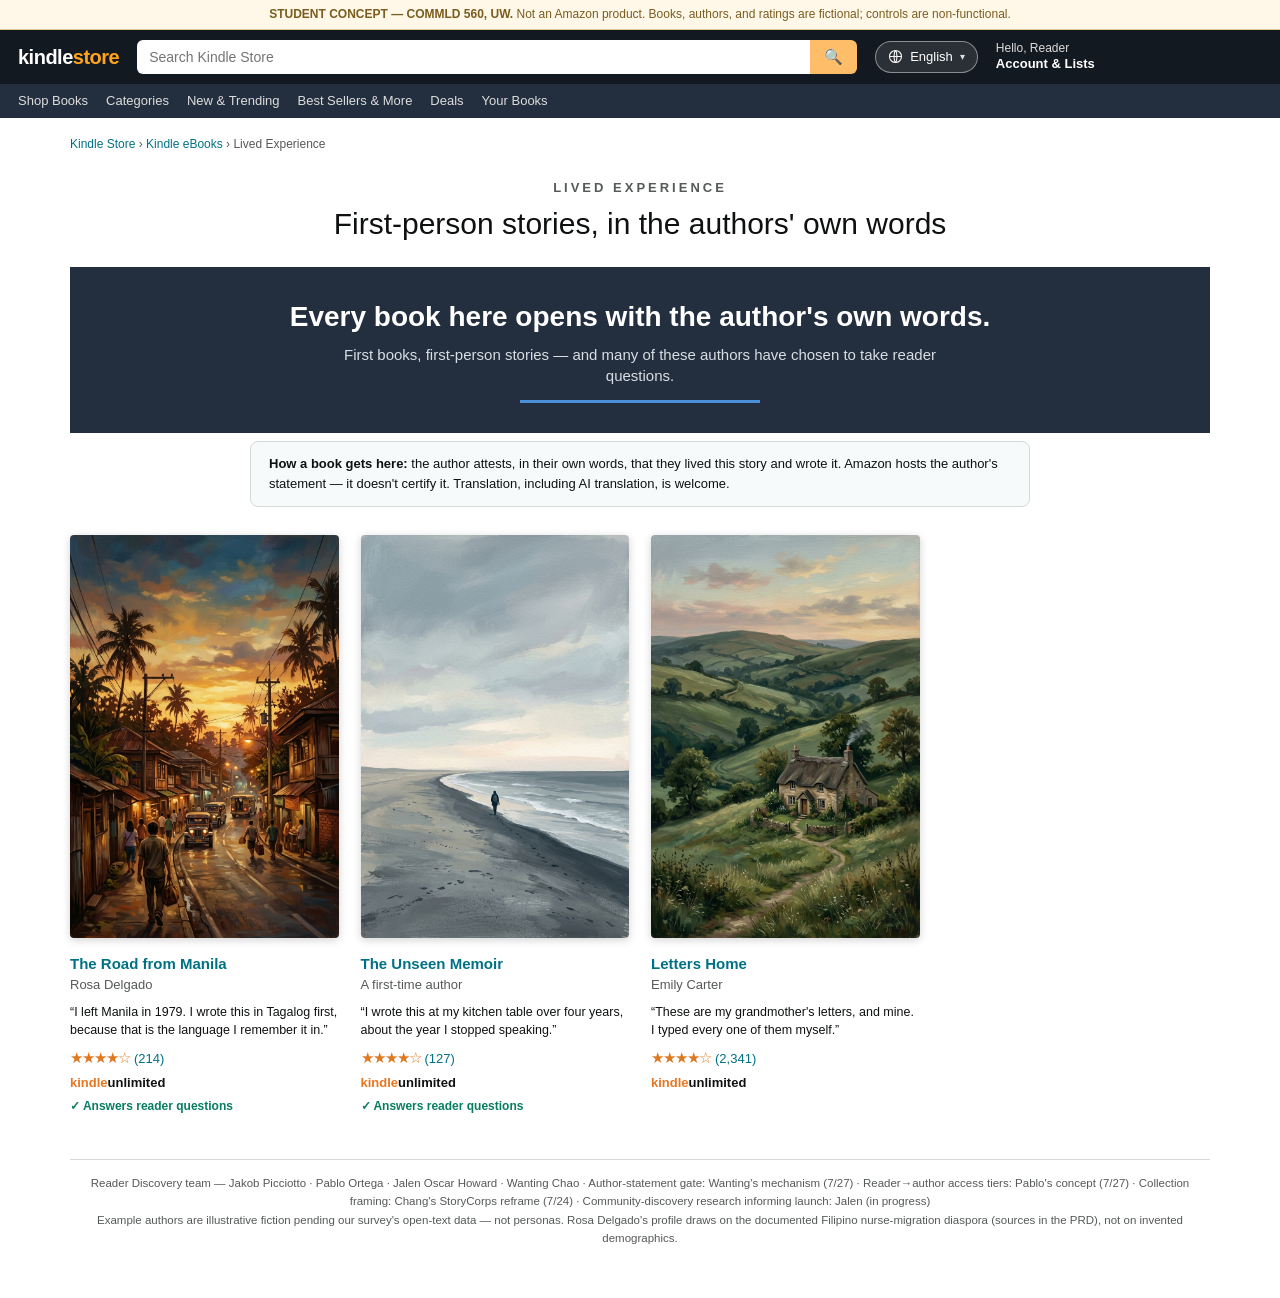
==== index.html @ fb54f54b "Lived Experience Collection concept prototype, readable in five languages Non-functional coursework " ====
<!doctype html>
<html lang="en" dir="ltr">
<head>
<meta charset="utf-8">
<meta name="viewport" content="width=device-width, initial-scale=1">
<!-- Hosted so the team can just open a link, but deliberately not indexable: this page
     borrows Amazon's store grammar on purpose, and it should never turn up in a search
     result stripped of the student-concept banner below. -->
<meta name="robots" content="noindex, nofollow">
<title>Lived Experience Collection — landing page (concept)</title>
<link rel="stylesheet" href="amazon.css">
<link rel="stylesheet" href="i18n/i18n.css">
<style>
  /* page-specific: Editors'-Picks-style landing (interface-reference.md §4) */
  .kicker {
    text-align: center; font-size: 13px; letter-spacing: 3px;
    font-weight: 700; color: var(--soft); margin: 26px 0 6px;
  }
  .headline { text-align: center; font-size: 30px; font-weight: 400; margin-bottom: 22px; }

  .banner {
    background: var(--nav2);
    color: #fff; text-align: center;
    padding: 30px 20px; margin-bottom: 8px;
  }
  .banner h2 { font-size: 28px; font-weight: 700; }
  .banner p { color: #d8dee4; font-size: 15px; margin-top: 8px; max-width: 640px; margin-left: auto; margin-right: auto; }
  .banner .underline { width: 240px; height: 3px; background: #4a90d9; margin: 14px auto 0; }

  .gate-note {
    background: var(--altbg);
    border: 1px solid var(--rule);
    border-radius: 8px;
    padding: 12px 18px;
    font-size: 13px; color: var(--ink);
    max-width: 780px; margin: 0 auto 28px; line-height: 1.55;
  }
  .gate-note b { font-weight: 700; }

  .grid {
    display: grid;
    grid-template-columns: repeat(auto-fill, minmax(215px, 1fr));
    gap: 26px 22px;
  }
  .book { font-size: 13px; }
  .book img {
    width: 100%; aspect-ratio: 2/3; object-fit: cover;
    border-radius: 4px; box-shadow: 0 2px 8px rgba(0,0,0,.18);
    margin-bottom: 10px;
  }
  .book .t { font-size: 15px; font-weight: 700; color: var(--link); }
  .book .a { color: var(--soft); margin: 2px 0 6px; }
  .book .voice { color: var(--ink); font-size: 12.5px; line-height: 1.45; margin: 8px 0; }
  .book .row { display: flex; align-items: center; gap: 10px; margin-top: 6px; flex-wrap: wrap; }
  .reach { font-size: 12px; color: var(--green); font-weight: 700; }
</style>
</head>
<body data-i18n-title="index.docTitle">

<div class="concept-banner"><strong data-i18n="chrome.conceptLabel">STUDENT CONCEPT — COMMLD 560, UW.</strong> <span data-i18n="index.disclaimer">Not an Amazon product. Books, authors, and ratings are fictional; controls are non-functional.</span></div>

<header class="topnav">
  <div class="logo">kindle<span>store</span></div>
  <div class="searchbar"><input value="" placeholder="Search Kindle Store" aria-label="Search Kindle Store" data-i18n-attr="placeholder:chrome.searchPlaceholder;aria-label:chrome.searchAria" readonly><button aria-label="Search" data-i18n-attr="aria-label:chrome.searchButtonAria">🔍</button></div>
  <!-- the language control is injected here by i18n/i18n.js, in Amazon's own locale-selector slot -->
  <div class="acct"><span data-i18n="chrome.greeting">Hello, Reader</span><b data-i18n="chrome.account">Account &amp; Lists</b></div>
</header>
<nav class="subnav">
  <span data-i18n="chrome.nav.shop">Shop Books</span><span data-i18n="chrome.nav.categories">Categories</span><span data-i18n="chrome.nav.trending">New &amp; Trending</span>
  <span data-i18n="chrome.nav.bestsellers">Best Sellers &amp; More</span><span data-i18n="chrome.nav.deals">Deals</span><span data-i18n="chrome.nav.yourbooks">Your Books</span>
</nav>

<div class="page">

  <div class="crumbs"><a href="#" data-i18n="crumb.store">Kindle Store</a><a href="#" data-i18n="crumb.ebooks">Kindle eBooks</a><span data-i18n="collection.name">Lived Experience</span></div>

  <div class="kicker" data-i18n="index.kicker">LIVED EXPERIENCE</div>
  <h1 class="headline" data-i18n="index.headline">First-person stories, in the authors' own words</h1>

  <div class="banner">
    <h2 data-i18n="index.bannerH2">Every book here opens with the author's own words.</h2>
    <p data-i18n="index.bannerP">First books, first-person stories — and many of these authors have chosen to take
       reader questions.</p>
    <div class="underline"></div>
  </div>

  <p class="gate-note">
    <b data-i18n="index.gateNoteLabel">How a book gets here:</b>
    <span data-i18n="index.gateNoteBody">the author attests, in their own words, that they lived this
    story and wrote it. Amazon hosts the author's statement — it doesn't certify it.
    Translation, including AI translation, is welcome.</span>
  </p>

  <div class="grid">

    <div class="book">
      <a href="book.html"><img src="covers/road-from-manila.png" alt="Cover of The Road from Manila" data-i18n-attr="alt:index.book1.coverAlt"></a>
      <div class="t"><a href="book.html" data-i18n="index.book1.title">The Road from Manila</a></div>
      <div class="a" data-i18n="index.book1.author">Rosa Delgado</div>
      <div class="voice" data-i18n="index.book1.voice">"I left Manila in 1979. I wrote this in Tagalog first, because that is the language I remember it in."</div>
      <div class="stars" role="img" aria-label="4.4 out of 5 stars, 214 ratings" data-i18n-attr="aria-label:index.book1.starsAria">★★★★☆<span class="count">(<span data-i18n-num="214">214</span>)</span></div>
      <div class="row"><span class="kulogo">kindle<b>unlimited</b></span></div>
      <div class="row"><span class="reach" data-i18n="common.answersQuestions">✓ Answers reader questions</span></div>
    </div>

    <div class="book">
      <img src="covers/unseen-memoir.png" alt="Cover of The Unseen Memoir" data-i18n-attr="alt:index.book2.coverAlt">
      <div class="t" data-i18n="index.book2.title">The Unseen Memoir</div>
      <div class="a" data-i18n="index.book2.author">A first-time author</div>
      <div class="voice" data-i18n="index.book2.voice">"I wrote this at my kitchen table over four years, about the year I stopped speaking."</div>
      <div class="stars" role="img" aria-label="4.3 out of 5 stars, 127 ratings" data-i18n-attr="aria-label:index.book2.starsAria">★★★★☆<span class="count">(<span data-i18n-num="127">127</span>)</span></div>
      <div class="row"><span class="kulogo">kindle<b>unlimited</b></span></div>
      <div class="row"><span class="reach" data-i18n="common.answersQuestions">✓ Answers reader questions</span></div>
    </div>

    <div class="book">
      <img src="covers/letters-home.png" alt="Cover of Letters Home" data-i18n-attr="alt:index.book3.coverAlt">
      <div class="t" data-i18n="index.book3.title">Letters Home</div>
      <div class="a" data-i18n="index.book3.author">Emily Carter</div>
      <div class="voice" data-i18n="index.book3.voice">"These are my grandmother's letters, and mine. I typed every one of them myself."</div>
      <div class="stars" role="img" aria-label="4.5 out of 5 stars, 2,341 ratings" data-i18n-attr="aria-label:index.book3.starsAria">★★★★☆<span class="count">(<span data-i18n-num="2341">2,341</span>)</span></div>
      <div class="row"><span class="kulogo">kindle<b>unlimited</b></span></div>
    </div>

  </div>

  <p class="credits">
    <span data-i18n="index.credits1">Reader Discovery team — Jakob Picciotto · Pablo Ortega · Jalen Oscar Howard · Wanting Chao ·
    Author-statement gate: Wanting's mechanism (7/27) · Reader→author access tiers: Pablo's concept (7/27) ·
    Collection framing: Chang's StoryCorps reframe (7/24) · Community-discovery research informing launch: Jalen (in progress)</span><br>
    <span data-i18n="index.credits2">Example authors are illustrative fiction pending our survey's open-text data — not personas.
    Rosa Delgado's profile draws on the documented Filipino nurse-migration diaspora (sources in the PRD),
    not on invented demographics.</span>
  </p>

</div>

<script src="i18n/strings.en.js"></script>
<script src="i18n/strings.es.js"></script>
<script src="i18n/strings.zh.js"></script>
<script src="i18n/strings.fil.js"></script>
<script src="i18n/strings.ar.js"></script>
<script src="i18n/i18n.js"></script>
</body>
</html>
---- amazon.css ----
/* Shared Amazon-grammar stylesheet for the Lived Experience prototype.
   Visual reference: interface-reference.md (captured from live site 2026-07-29).

   Rule for this file: every component must have a real counterpart on
   Amazon.com. No pastel pills, no colored left-edge accent bars, no status
   dots — Amazon uses bordered a-boxes, solid squared badges, "Part of:" text
   links, and bold-label rows. When in doubt, copy the buy box. */

* { box-sizing: border-box; margin: 0; padding: 0; }

:root {
  --ink: #0F1111;
  --nav: #131921;
  --nav2: #232f3e;
  --link: #007185;
  --hover: #C7511F;
  --star: #DE7921;
  --cta: #FFD814;
  --cta-border: #FCD200;
  --buy: #FFA41C;
  --rule: #D5D9D9;
  --soft: #565959;
  --altbg: #F7FAFA;      /* Amazon a-color-alternate-background */
  --ku: #E87722;
  --green: #067D62;      /* Amazon's real green — "In Stock", savings */
  --badge: #C45500;      /* Amazon's Best Seller badge orange */
}

body {
  font-family: "Amazon Ember", Arial, Helvetica, sans-serif;
  color: var(--ink);
  background: #fff;
  font-size: 14px;
  line-height: 1.4;
}

a { color: var(--link); text-decoration: none; }
a:hover { text-decoration: underline; color: var(--hover); }

/* ---------- concept banner (not Amazon; deliberately foreign) ---------- */
.concept-banner {
  background: #fff8e8;
  border-bottom: 1px solid #e0c48a;
  color: #7a5c1f;
  text-align: center;
  font-size: 12px;
  padding: 6px 10px;
}

/* ---------- header ---------- */
.topnav {
  background: var(--nav);
  color: #fff;
  display: flex;
  align-items: center;
  gap: 18px;
  padding: 10px 18px;
}
.topnav .logo { font-weight: 800; font-size: 20px; letter-spacing: -0.5px; }
.topnav .logo span { color: var(--buy); }
.topnav .searchbar { flex: 1; display: flex; border-radius: 6px; overflow: hidden; max-width: 720px; }
.topnav .searchbar input { flex: 1; border: 0; padding: 9px 12px; font-size: 14px; }
.topnav .searchbar button { border: 0; background: #febd69; padding: 0 14px; font-size: 15px; cursor: default; }
.topnav .acct { font-size: 12px; line-height: 1.25; color: #ddd; }
.topnav .acct b { color: #fff; display: block; font-size: 13px; }

.subnav {
  background: var(--nav2); color: #ddd; font-size: 13px;
  padding: 8px 18px; display: flex; gap: 18px;
  flex-wrap: wrap; row-gap: 6px;   /* translated labels run longer than the English */
}

.page { max-width: 1180px; margin: 0 auto; padding: 18px 20px 50px; }

/* Chevrons are generated rather than typed, so they can point the way the reader is
   travelling — see i18n.css for the right-to-left form. */
.crumbs { font-size: 12px; color: var(--soft); margin-bottom: 14px; }
.crumbs > * + *::before { content: " › "; color: var(--soft); }

/* ---------- atoms ---------- */
.stars { color: var(--star); letter-spacing: -1px; font-size: 15px; }
.stars .count { color: var(--link); font-size: 13px; letter-spacing: 0; margin-inline-start: 4px; }
.price .sym { font-size: 12px; vertical-align: top; }
.price .whole { font-size: 20px; font-weight: 500; }
.price .frac { font-size: 12px; vertical-align: top; }
/* The wordmark is one lockup and must never break across lines — which only became
   visible once the surrounding copy was translated and the tiles got tighter. */
.kulogo { color: var(--ku); font-weight: 700; font-size: 13px; white-space: nowrap; }
.kulogo b { color: #111; font-weight: 700; }

.btn {
  display: block; width: 100%; text-align: center;
  border-radius: 100px; padding: 8px 14px;
  font-size: 13px; border: 1px solid transparent; cursor: default;
}
.btn.yellow { background: var(--cta); border-color: var(--cta-border); }
.btn.orange { background: var(--buy); }
.btn.ghost { background: #fff; border-color: var(--rule); }

/* Merchandising badge — modeled on Amazon's "#1 Best Seller" flag:
   solid fill, near-square corners, white bold text. Not a pastel pill. */
.badge {
  display: inline-block;
  background: var(--badge); color: #fff;
  font-size: 11px; font-weight: 700;
  padding: 3px 7px; border-radius: 2px;
  vertical-align: middle;
}

/* Collection membership on a detail page — Amazon states series membership as
   a plain "Part of:" text link. Same pattern here. */
.partof { font-size: 13px; margin: 6px 0 2px; }

/* ---------- a-box: Amazon's generic bordered module ----------
   Used by the buy box, "Great on Kindle", and the "Customers say" summary.
   This is the honest home for both the attestation and the access panel. */
.abox {
  border: 1px solid var(--rule);
  border-radius: 8px;
  padding: 14px 16px;
  background: #fff;
}
.abox.alt { background: var(--altbg); }
.abox h3 { font-size: 15px; font-weight: 700; margin-bottom: 8px; }
.abox .sub { font-size: 12px; color: var(--soft); margin: -4px 0 10px; }

/* attestation body */
.attest .quote { font-size: 14px; line-height: 1.55; }
.attest .sig { font-size: 12px; color: var(--soft); margin-top: 10px; line-height: 1.5; }

/* access tiers — bold label + gray description rows, hairline separated.
   Amazon's account-settings and "See all details" rows look like this. */
.tier { padding: 9px 0; border-top: 1px solid #E7E9E9; font-size: 13px; }
.tier:first-of-type { border-top: 0; padding-top: 2px; }
.tier b { font-weight: 700; }
.tier .state { color: var(--green); font-weight: 700; }
.tier .state.off { color: var(--soft); }
.tier p { color: var(--soft); font-size: 12px; margin-top: 2px; line-height: 1.45; }
.abox .note {
  font-size: 12px; color: var(--soft); line-height: 1.5;
  margin-top: 12px; padding-top: 10px; border-top: 1px solid #E7E9E9;
}

/* ---------- footer credits ---------- */
.credits {
  margin-top: 44px; padding-top: 14px;
  border-top: 1px solid var(--rule);
  font-size: 11.5px; color: var(--soft);
  line-height: 1.6; text-align: center;
}
---- i18n/i18n.css ----
/* Lived Experience prototype — localization layer.
   Loads after amazon.css. Everything here is either the language control itself or a
   rule that only exists because the page can now be read in another script.

   Why these five languages, since "we support every language" is a non-answer:
     English   — the source the collection's copy was written in
     Español   — a first-language reader on the team
     简体中文    — a first-language reader on the team
     Filipino  — the language the author in this very mockup wrote her book in, before
                 she translated it. The collection's whole claim is that translation is
                 welcome; the prototype should be able to show it rather than assert it.
     العربية    — a right-to-left script, so the layout is proven direction-agnostic
                 instead of assumed to be. This is the one that finds the bugs. */

/* ---------- the control ----------
   Sits in the dark nav where Amazon puts its own locale selector. Given a resting
   border and a faint fill so it reads as an interactive control at a glance — the rest
   of that nav is flat text, so one outlined pill is the loudest thing there without
   raising its voice. */
.langpick { position: relative; flex: none; }

.langpick-btn {
  display: flex;
  align-items: center;
  gap: 7px;
  font: inherit;
  font-size: 13px;
  color: #fff;
  background: rgba(255, 255, 255, .10);
  border: 1px solid rgba(255, 255, 255, .45);
  border-radius: 100px;
  padding: 6px 12px;
  cursor: pointer;
  white-space: nowrap;
  transition: background .15s ease, border-color .15s ease;
}
.langpick-btn:hover { background: rgba(255, 255, 255, .18); border-color: #fff; }
.langpick-btn:focus-visible { outline: 2px solid #ffd814; outline-offset: 2px; }
.langpick-globe { display: flex; opacity: .95; }
.langpick-caret { font-size: 10px; opacity: .85; }

/* First visit only, ~6s, then never again. Two slow rings: enough to pull an eye that
   wasn't looking for it, not enough to demand anything. Nothing is blocked meanwhile. */
.langpick-btn.is-new { animation: langpick-ring 3s ease-out 2; }
@keyframes langpick-ring {
  0%   { box-shadow: 0 0 0 0 rgba(255, 216, 20, .55); }
  55%  { box-shadow: 0 0 0 9px rgba(255, 216, 20, 0); }
  100% { box-shadow: 0 0 0 0 rgba(255, 216, 20, 0); }
}
@media (prefers-reduced-motion: reduce) {
  /* No pulse. The control is already outlined, and stays a touch brighter instead. */
  .langpick-btn.is-new { animation: none; border-color: #ffd814; }
  .langpick-btn { transition: none; }
}

.langpick-menu {
  position: absolute;
  inset-inline-end: 0;
  top: calc(100% + 8px);
  z-index: 40;
  min-width: 210px;
  list-style: none;
  background: #fff;
  color: var(--ink);
  border: 1px solid var(--rule);
  border-radius: 8px;
  box-shadow: 0 4px 16px rgba(0, 0, 0, .22);
  padding: 6px;
}
.langpick-menu [role="option"] {
  display: flex;
  align-items: center;
  gap: 9px;
  padding: 8px 10px;
  border-radius: 6px;
  font-size: 14px;
  cursor: pointer;
}
.langpick-menu [role="option"]:hover { background: var(--altbg); }
.langpick-menu [role="option"]:focus-visible { outline: 2px solid #2162a1; outline-offset: -2px; }
.langpick-menu [role="option"].is-on { font-weight: 700; }
.langpick-check { width: 12px; color: var(--green); visibility: hidden; }
.langpick-menu [role="option"].is-on .langpick-check { visibility: visible; }
/* Each option carries its own lang/dir attribute, so an endonym in a right-to-left
   script sits the right way round inside a left-to-right menu. */
.langpick-menu [role="option"][dir="rtl"] { flex-direction: row-reverse; }

/* ---------- the auto-detect strip ----------
   Only appears when the prototype chose the language for the reader rather than the
   reader choosing it. One line, in that language, with the way back to English. */
.langnotice {
  display: flex;
  align-items: center;
  gap: 12px;
  background: var(--altbg);
  border-bottom: 1px solid var(--rule);
  color: var(--soft);
  font-size: 12.5px;
  padding: 7px 20px;
}
.langnotice-back {
  font: inherit;
  color: var(--link);
  background: none;
  border: 0;
  padding: 0;
  cursor: pointer;
  text-decoration: underline;
}
.langnotice-back:hover { color: var(--hover); }
.langnotice-x {
  font: inherit;
  margin-inline-start: auto;
  background: none;
  border: 0;
  color: var(--soft);
  cursor: pointer;
  padding: 2px 4px;
  line-height: 1;
}
.langnotice-x:hover { color: var(--ink); }
.langnotice-back:focus-visible,
.langnotice-x:focus-visible { outline: 2px solid #2162a1; outline-offset: 2px; }

/* Announces the change to a screen reader without showing anything on screen. */
.i18n-live {
  position: absolute;
  width: 1px; height: 1px;
  margin: -1px; padding: 0;
  overflow: hidden;
  clip-path: inset(50%);
  white-space: nowrap;
}

/* ---------- per-script typography ----------
   "Amazon Ember" has no CJK or Arabic glyphs, so without these the browser falls back
   to whatever it likes and the page changes weight and rhythm mid-sentence. */
html[lang^="zh"] body {
  font-family: "Amazon Ember", "PingFang SC", "Hiragino Sans GB", "Microsoft YaHei",
               "Noto Sans CJK SC", "Source Han Sans SC", sans-serif;
  line-height: 1.75;
}
html[lang="ar"] body {
  font-family: "SF Arabic", "Geeza Pro", "Noto Naskh Arabic", "Al Bayan", Tahoma, sans-serif;
  font-size: 15px;      /* Arabic reads small at the Latin size; +1px evens it out */
  line-height: 1.85;    /* diacritics and descenders need the room */
}

/* Wide letter-spacing is a Latin display effect. It breaks CJK rhythm and, in Arabic,
   severs the joins between letters — the word stops being a word. */
html[lang^="zh"] .kicker,
html[lang="ar"] .kicker,
html[lang^="zh"] .authhead .tabs,
html[lang="ar"] .authhead .tabs { letter-spacing: 0; }
html[lang="ar"] .kicker { font-weight: 700; font-size: 15px; }
html[lang^="zh"] .kicker { font-size: 15px; }

/* ---------- right-to-left ---------- */
/* Numerals, prices and Latin brand names inside Arabic text: isolate each run so the
   bidi algorithm can't drag a price or a product name to the wrong end of the line. */
[dir="rtl"] .price,
[dir="rtl"] .stars,
[dir="rtl"] .kulogo,
[dir="rtl"] .metastrip b { unicode-bidi: isolate; }

/* Breadcrumb chevrons are generated content (see amazon.css) so they can point the
   way the reader is actually travelling. */
[dir="rtl"] .crumbs > * + *::before { content: " ‹ "; }

/* The star row is a fixed left-to-right glyph sequence; only its placement flips. */
[dir="rtl"] .stars { direction: ltr; text-align: right; }

/* Amazon's yellow CTA keeps its shape; only the internal alignment follows the script. */
[dir="rtl"] .btn { text-align: center; }

/* The tab underline and the account block hang off the inline edges, which the logical
   properties in amazon.css already handle. Nothing to flip here — the three-column
   detail grid and the card grid re-order themselves, which is correct: on an RTL page
   the cover belongs on the right. */
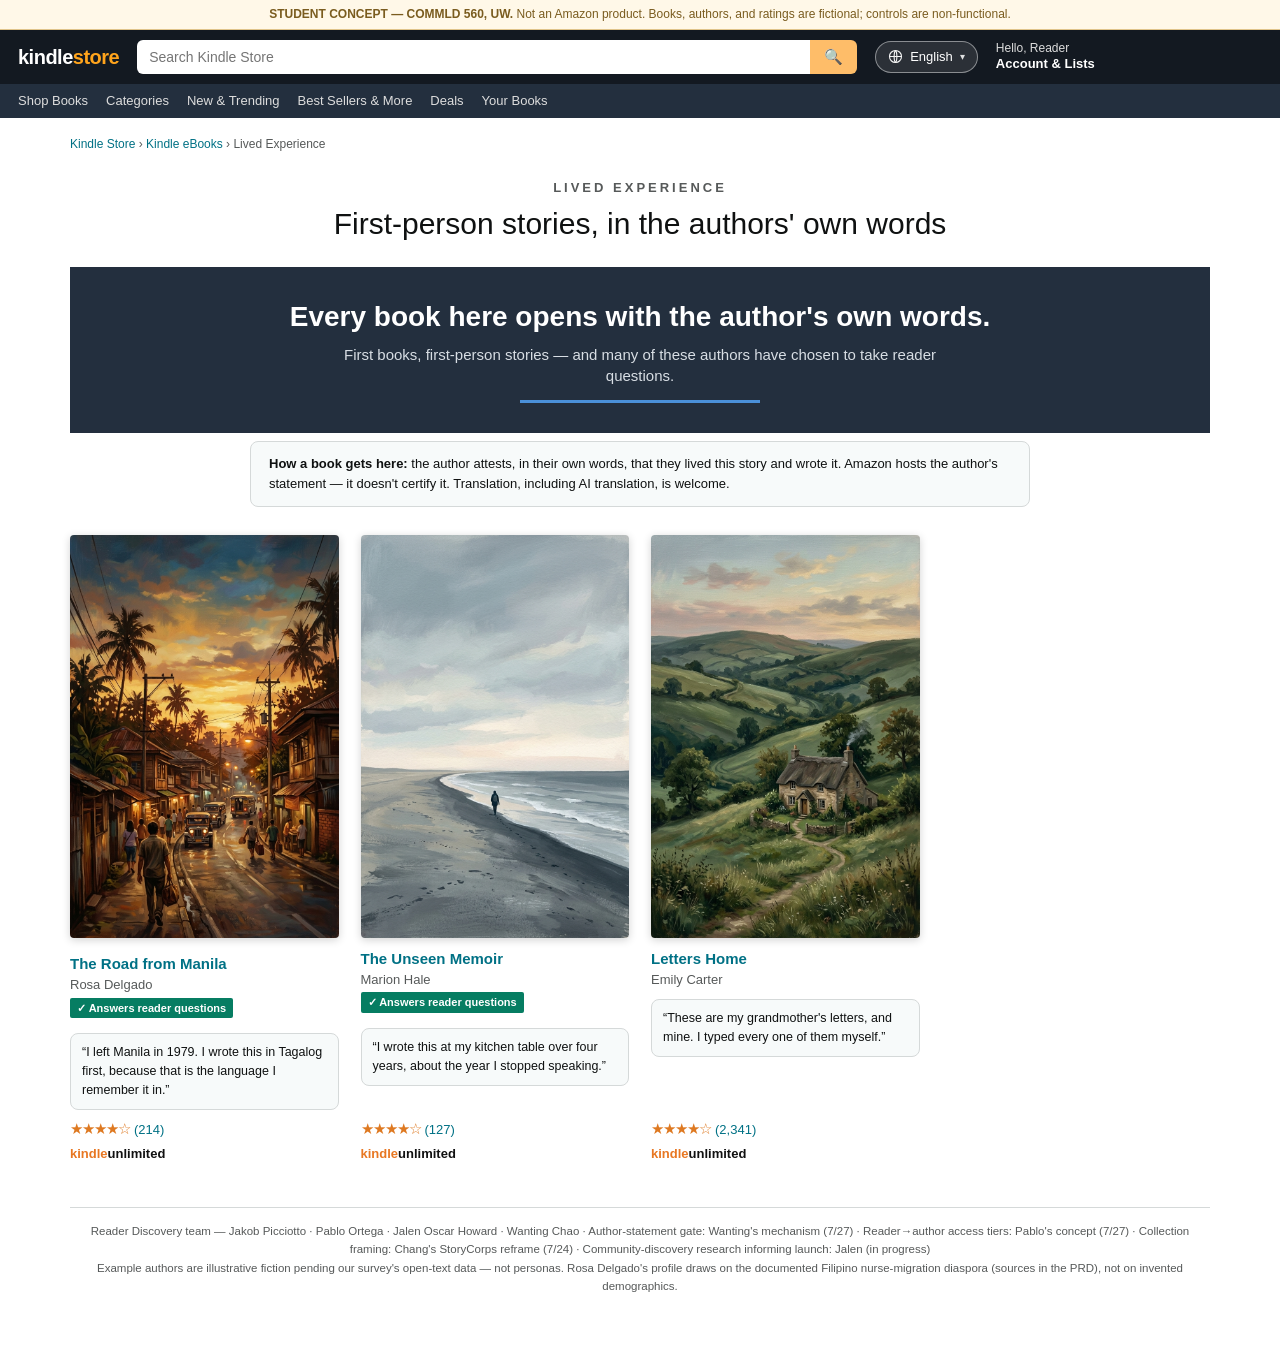
==== commit 371dd74c: "Name the second author; badge what Amazon can measure, quote what it cannot The second card carried " ====
--- a/index.html
+++ b/index.html
@@ -42,17 +42,67 @@
     grid-template-columns: repeat(auto-fill, minmax(215px, 1fr));
     gap: 26px 22px;
   }
-  .book { font-size: 13px; }
+  /* Flex column so the commerce block (rating, Kindle Unlimited) sits on the card's
+     baseline and lines up across the row. Without it, a card whose author has not opted
+     in to answering readers is a badge-height shorter than its neighbours and the whole
+     grid goes ragged. The attestation box absorbs the slack instead. */
+  .book { font-size: 13px; display: flex; flex-direction: column; }
+  .book .stars { margin-top: auto; }
   .book img {
     width: 100%; aspect-ratio: 2/3; object-fit: cover;
     border-radius: 4px; box-shadow: 0 2px 8px rgba(0,0,0,.18);
     margin-bottom: 10px;
   }
   .book .t { font-size: 15px; font-weight: 700; color: var(--link); }
-  .book .a { color: var(--soft); margin: 2px 0 6px; }
-  .book .voice { color: var(--ink); font-size: 12.5px; line-height: 1.45; margin: 8px 0; }
+  .book .a { color: var(--soft); margin: 2px 0 3px; }
+
+  /* The attestation, on a card.
+     Deliberately NOT a badge: no checkmark, no green, no pill, no seal. A badge is a
+     third party vouching for something; this is the author speaking, with Amazon only
+     hosting it — which is the whole point of the gate note above, and the reason the
+     "verified human-written" badge was retired (Amazon cannot certify what it does not
+     check). What makes membership recognizable instead is the MODULE: the same bordered
+     a-box the book page expands, repeated on every card, so a reader learns the shape
+     and knows what collection they are looking at. A mark of belonging, not of approval.
+     No decorative “ glyph, on purpose — the strings already carry their own quotation
+     marks, and a hardcoded English one would be wrong in Spanish («») and Arabic. */
+  .book .voice {
+    color: var(--ink); font-size: 12.5px; line-height: 1.5;
+    background: var(--altbg);
+    border: 1px solid var(--rule);
+    border-radius: 8px;
+    padding: 9px 11px;
+    margin: 7px 0 8px;
+  }
+
   .book .row { display: flex; align-items: center; gap: 10px; margin-top: 6px; flex-wrap: wrap; }
-  .reach { font-size: 12px; color: var(--green); font-weight: 700; }
+
+  /* THE BADGE — and why this one is allowed to be a badge.
+     It sits under the author's NAME, not in the merchandising row, because it is a fact
+     about the person, not the book, and it is the thing this collection actually offers.
+     It uses Amazon's real badge grammar (see .badge in amazon.css — the "#1 Best Seller"
+     flag: solid fill, near-square corners, white bold text), because it belongs to the
+     same family: a merchandising flag Amazon computes from its own data.
+     The distinction that keeps this honest, and that the retired "verified human-written"
+     badge could never satisfy:
+       - Amazon KNOWS whether an author opted in to answer readers, and whether they
+         actually answer. It is observable, and it can be lost. A badge you can lose is a
+         badge that means something.
+       - Amazon does NOT know whether a story is true. That claim stays in the author's
+         own quoted words, with no seal on it.
+     Amazon badges what it can measure; it quotes what it cannot.
+     And the signal works precisely because it is expensive to fake: forging a checkmark
+     is free, answering readers every week is not. */
+  .book .reachrow { margin: 0 0 8px; }
+  .reach {
+    display: inline-block;
+    background: var(--green);       /* Amazon's real green — a fact, not a ranking claim */
+    color: #fff;
+    font-size: 11px; font-weight: 700;
+    padding: 3px 7px;
+    border-radius: 2px;
+    line-height: 1.35;
+  }
 </style>
 </head>
 <body data-i18n-title="index.docTitle">
@@ -97,20 +147,20 @@
       <a href="book.html"><img src="covers/road-from-manila.png" alt="Cover of The Road from Manila" data-i18n-attr="alt:index.book1.coverAlt"></a>
       <div class="t"><a href="book.html" data-i18n="index.book1.title">The Road from Manila</a></div>
       <div class="a" data-i18n="index.book1.author">Rosa Delgado</div>
+      <div class="reachrow"><span class="reach" data-i18n="common.answersQuestions">✓ Answers reader questions</span></div>
       <div class="voice" data-i18n="index.book1.voice">"I left Manila in 1979. I wrote this in Tagalog first, because that is the language I remember it in."</div>
       <div class="stars" role="img" aria-label="4.4 out of 5 stars, 214 ratings" data-i18n-attr="aria-label:index.book1.starsAria">★★★★☆<span class="count">(<span data-i18n-num="214">214</span>)</span></div>
       <div class="row"><span class="kulogo">kindle<b>unlimited</b></span></div>
-      <div class="row"><span class="reach" data-i18n="common.answersQuestions">✓ Answers reader questions</span></div>
     </div>
 
     <div class="book">
       <img src="covers/unseen-memoir.png" alt="Cover of The Unseen Memoir" data-i18n-attr="alt:index.book2.coverAlt">
       <div class="t" data-i18n="index.book2.title">The Unseen Memoir</div>
-      <div class="a" data-i18n="index.book2.author">A first-time author</div>
+      <div class="a" data-i18n="index.book2.author">Marion Hale</div>
+      <div class="reachrow"><span class="reach" data-i18n="common.answersQuestions">✓ Answers reader questions</span></div>
       <div class="voice" data-i18n="index.book2.voice">"I wrote this at my kitchen table over four years, about the year I stopped speaking."</div>
       <div class="stars" role="img" aria-label="4.3 out of 5 stars, 127 ratings" data-i18n-attr="aria-label:index.book2.starsAria">★★★★☆<span class="count">(<span data-i18n-num="127">127</span>)</span></div>
       <div class="row"><span class="kulogo">kindle<b>unlimited</b></span></div>
-      <div class="row"><span class="reach" data-i18n="common.answersQuestions">✓ Answers reader questions</span></div>
     </div>
 
     <div class="book">
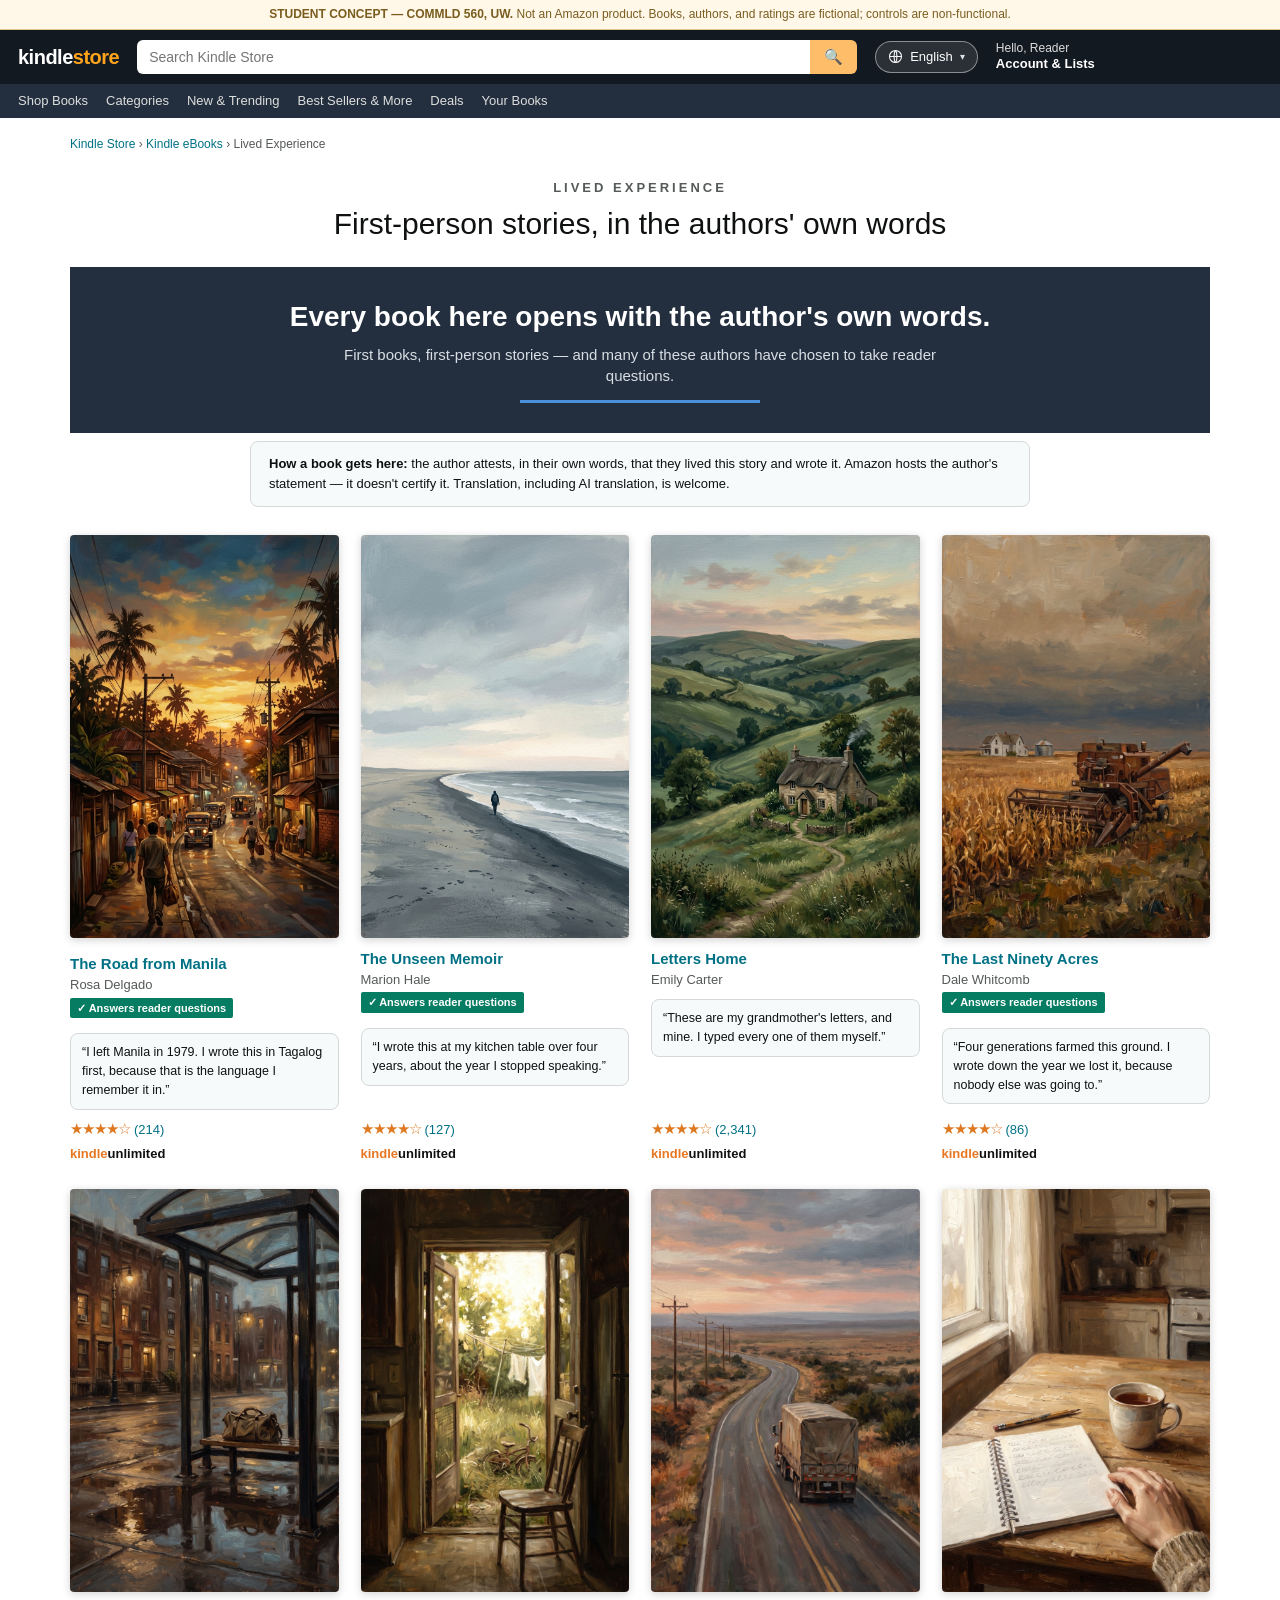
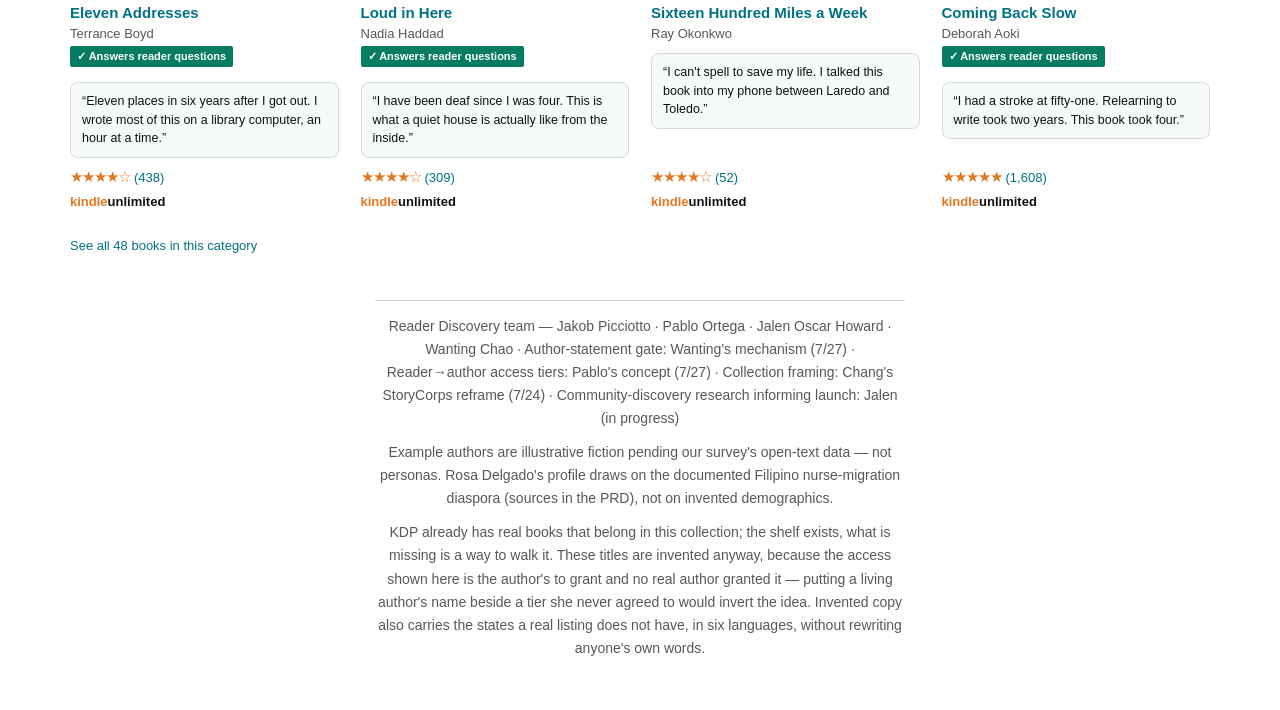
==== commit 0d3057de: "Add browse, search, and ask flows; French; responsive layout; deck screenshots - New pages: browse.h" ====
--- a/index.html
+++ b/index.html
@@ -10,22 +10,53 @@
 <title>Lived Experience Collection — landing page (concept)</title>
 <link rel="stylesheet" href="amazon.css">
 <link rel="stylesheet" href="i18n/i18n.css">
+<!-- Loads third, and last: viewport adaptation overrides both of the above. -->
+<link rel="stylesheet" href="responsive.css">
 <style>
   /* page-specific: Editors'-Picks-style landing (interface-reference.md §4) */
+  /* DISPLAY TYPE, FLUID. The three sizes below were set for a 1180px column and
+     were never re-checked at 375px, where the headline took two lines 84px tall and
+     the banner's 28px heading took three. Measured together, the kicker + headline +
+     banner + gate note pushed the first cover to y=809 — the entire first screen of a
+     phone was type. clamp() rather than a breakpoint because the shrink has to be
+     continuous: this page is also read at 200% and 400% desktop zoom, where a step
+     change would land in the middle of the range instead of at a device edge.
+     The upper bound of each clamp is the original value, so nothing about the desktop
+     rendering that was matched against Amazon's Editors'-Picks page moves.
+     letter-spacing has to scale with the kicker or the tracking that looks like
+     small-caps display type at 13px becomes a word broken into letters at 11px —
+     and i18n.css already zeroes it entirely for Chinese and Arabic, where tracking
+     severs the joins between letters. */
   .kicker {
-    text-align: center; font-size: 13px; letter-spacing: 3px;
-    font-weight: 700; color: var(--soft); margin: 26px 0 6px;
-  }
-  .headline { text-align: center; font-size: 30px; font-weight: 400; margin-bottom: 22px; }
-
+    text-align: center;
+    font-size: clamp(11px, 2.6vw, 13px);
+    letter-spacing: clamp(1.5px, 0.62vw, 3px);
+    font-weight: 700; color: var(--soft); margin: clamp(16px, 3vw, 26px) 0 6px;
+  }
+  .headline {
+    text-align: center;
+    font-size: clamp(21px, 4.6vw, 30px);
+    font-weight: 400; margin-bottom: clamp(16px, 2.4vw, 22px);
+  }
+
+  /* THE TWO COLOURS IN THIS PROTOTYPE THAT ARE NOT IN :root — flagged in the verification
+     pass so nobody has to re-derive this. #d8dee4 (banner copy) and #4a90d9 (the rule under
+     it) exist only here, on the dark hero. Both were measured in the accessibility pass
+     (10.01:1 and comfortably over 3:1 on --nav2) and both are the hero treatment captured
+     from Amazon's own Editors'-Picks-style banner, so they are reproduced values rather than
+     invented ones. Do not copy the pattern onto another page, and do not add a third: every
+     other colour in the prototype is a :root custom property. */
   .banner {
     background: var(--nav2);
     color: #fff; text-align: center;
-    padding: 30px 20px; margin-bottom: 8px;
-  }
-  .banner h2 { font-size: 28px; font-weight: 700; }
+    padding: clamp(18px, 3.4vw, 30px) clamp(14px, 2vw, 20px); margin-bottom: 8px;
+  }
+  .banner h2 { font-size: clamp(19px, 4.2vw, 28px); font-weight: 700; }
   .banner p { color: #d8dee4; font-size: 15px; margin-top: 8px; max-width: 640px; margin-left: auto; margin-right: auto; }
-  .banner .underline { width: 240px; height: 3px; background: #4a90d9; margin: 14px auto 0; }
+  /* max-width, because the 240px rule was the last fixed pixel width on this page
+     and it was the one element still forcing a horizontal scrollbar — at a 240px
+     viewport, which is a 1280px desktop window at 533% zoom. */
+  .banner .underline { width: 240px; max-width: 100%; height: 3px; background: #4a90d9; margin: 14px auto 0; }
 
   .gate-note {
     background: var(--altbg);
@@ -37,10 +68,71 @@
   }
   .gate-note b { font-weight: 700; }
 
+  /* Four across, twice — a fixed column count rather than auto-fill, because the point of
+     the second row is that it is a FULL row. auto-fill would reflow to 5-and-3 on a wide
+     window and to 3-and-3-and-2, and a collection that ends in a ragged half-row reads as
+     "here is all we could find" instead of "here is a shelf". */
   .grid {
+    list-style: none;
     display: grid;
-    grid-template-columns: repeat(auto-fill, minmax(215px, 1fr));
+    grid-template-columns: repeat(4, 1fr);
     gap: 26px 22px;
+  }
+
+  /* TWO ACROSS, AND WHY THERE IS NO ONE-ACROSS.
+     This grid used to go 4 → 2 at 900px and 2 → 1 at 460px, and the single column was
+     the worst thing on the prototype at phone size. Measured at 375px: each 2:3 cover
+     became 335px wide and 503px tall, one book filled more than half a screen, and the
+     page ran to 7,223px — nineteen screens to see eight books, on the one page whose
+     whole argument is "here is a shelf you can walk". A shelf you can only see one book
+     of at a time is a stack.
+
+     So the one-column rule is deleted rather than adjusted. Two columns hold all the way
+     down to 320px, where each cover is 129px — which is the size Amazon's own phone grids
+     show covers at, and it keeps the eight books as FOUR FULL ROWS. The 8-book count was
+     chosen so the layout divides evenly by four and by two; it does not divide by three,
+     which is why there is no three-across band between them. Every arrangement this grid
+     can take is a complete rectangle, at every width, which is the same argument the
+     comment above makes about auto-fill.
+
+     700px, not 900px, for the 4 → 2 step. 900 was too early: the constraint on a card is
+     not the cover, it is the .voice quote box, which needs roughly 150px before an
+     author's sentence becomes a vertical ribbon of two-word lines. 4 × 150 + 3 × 22 of gap
+     + 28 of page gutter = 694px, so 700 is where four columns genuinely stop fitting —
+     and it means a tablet in portrait (768px) now gets the four-across shelf instead of
+     the phone layout.
+
+     Measured after, at 375px: 162px covers, 2,996px page — from nineteen screens to eight. */
+  @media (max-width: 700px) {
+    /* THE SHELF CAP, and why two columns needed one.
+       Two 1fr columns take whatever width they are given, so at the top of this band
+       — a 700px window, a Fire tablet, an iPad in Split View, a 1400px desktop at
+       200% zoom — each cover swelled to 328px wide and 492px tall and the page went
+       BACK up to 3,887px. Two columns is the right count there; two columns filling
+       700px is not.
+       480px = 2 × 232 + 16 of gap, and 232px is the cover width the four-across
+       desktop layout produces at 1024px. So a card is the same size on a tablet as on
+       a laptop, which is the point: the same shelf, fewer books per row. Below about
+       500px the content column is narrower than the cap and it stops applying on its
+       own, with no second breakpoint to keep in sync.
+
+       margin-inline-END and not `margin-inline: auto`: a centred capped shelf stopped
+       lining up with the page. Measured at 600px, the banner, the gate note, the
+       headline, the "see all" line and the credits all begin at x=14, and the centred
+       grid began at x=60 — a 46px inset on the one module that is supposed to read as
+       the shelf those other blocks are describing. Slack collects at the inline end
+       instead, which is what Amazon's carousels do with their fixed-width cards, and
+       `inline-end` rather than `right` so Arabic gets it the other way round. */
+    .grid {
+      grid-template-columns: repeat(2, 1fr);
+      gap: 22px 16px;
+      max-width: 480px;
+      margin-inline-end: auto;
+    }
+    /* The title carries the click target and can afford to stay at its size; the
+       author line and the quote are what get cramped in a 162px column. */
+    .book .t { font-size: 14px; }
+    .book .voice { padding: 8px 9px; font-size: 12px; }
   }
   /* Flex column so the commerce block (rating, Kindle Unlimited) sits on the card's
      baseline and lines up across the row. Without it, a card whose author has not opted
@@ -76,6 +168,13 @@
   }
 
   .book .row { display: flex; align-items: center; gap: 10px; margin-top: 6px; flex-wrap: wrap; }
+
+  /* The "see all" line under a merchandised grid — Amazon's own, and the only forward
+     control on this page besides the books. Plain text link, not a button: a button would
+     make it a call to action, and this is a location in the store, not an offer. The
+     wording says "in this category" rather than "more like these", because the second is a
+     recommendation and R7 is the line this project cannot cross. */
+  .seeall { font-size: 13px; margin-top: 26px; }
 
   /* THE BADGE — and why this one is allowed to be a badge.
      It sits under the author's NAME, not in the merchandising row, because it is a fact
@@ -107,22 +206,66 @@
 </head>
 <body data-i18n-title="index.docTitle">
 
-<div class="concept-banner"><strong data-i18n="chrome.conceptLabel">STUDENT CONCEPT — COMMLD 560, UW.</strong> <span data-i18n="index.disclaimer">Not an Amazon product. Books, authors, and ratings are fictional; controls are non-functional.</span></div>
-
-<header class="topnav">
-  <div class="logo">kindle<span>store</span></div>
-  <div class="searchbar"><input value="" placeholder="Search Kindle Store" aria-label="Search Kindle Store" data-i18n-attr="placeholder:chrome.searchPlaceholder;aria-label:chrome.searchAria" readonly><button aria-label="Search" data-i18n-attr="aria-label:chrome.searchButtonAria">🔍</button></div>
-  <!-- the language control is injected here by i18n/i18n.js, in Amazon's own locale-selector slot -->
-  <div class="acct"><span data-i18n="chrome.greeting">Hello, Reader</span><b data-i18n="chrome.account">Account &amp; Lists</b></div>
+<!-- ============================ PAGE CHROME ============================
+     ACCESSIBILITY PASS. What changed here, and why, on all five pages:
+
+     - The disclaimer, the brand row and the store nav are now one <header>
+       banner landmark instead of three sibling <div>s floating outside every
+       landmark on the page. The concept banner in particular was orphaned
+       content: announced, but belonging to nothing.
+     - A skip link, off-screen until focused. There are ~12 tab stops in front
+       of the first word of content, identically on five pages.
+     - .subnav is a <nav> with an accessible name wrapping a real list. Its six
+       items stay plain text: they are inert store scenery, and the rule this
+       prototype follows is that Amazon's .btn atom becomes a real button while
+       flat text stays text (see amazon.css, "what an inert control is allowed
+       to be").
+     - The search field is readonly and its button is aria-disabled: the box is
+       reachable and announced, and says out loud that it will not search.
+     - lang="en" on the wordmarks. They are never translated, so on the Arabic
+       or Chinese rendering of this page they are a foreign-language run inside
+       the document's language (WCAG 3.1.2).
+     ==================================================================== -->
+<a class="skiplink" href="#main" data-i18n="chrome.skipToContent">Skip to main content</a>
+
+<header class="sitehead">
+  <div class="concept-banner"><strong data-i18n="chrome.conceptLabel">STUDENT CONCEPT — COMMLD 560, UW.</strong> <span data-i18n="index.disclaimer">Not an Amazon product. Books, authors, and ratings are fictional; controls are non-functional.</span></div>
+  <div class="topnav">
+    <div class="logo" lang="en">kindle<span>store</span></div>
+    <div class="searchbar"><input value="" placeholder="Search Kindle Store" aria-label="Search Kindle Store" data-i18n-attr="placeholder:chrome.searchPlaceholder;aria-label:chrome.searchAria" readonly><button aria-label="Search" aria-disabled="true" data-i18n-attr="aria-label:chrome.searchButtonAria">🔍</button></div>
+    <!-- the language control is injected here by i18n/i18n.js, in Amazon's own locale-selector slot -->
+    <div class="acct"><span data-i18n="chrome.greeting">Hello, Reader</span><b data-i18n="chrome.account">Account &amp; Lists</b></div>
+  </div>
+  <nav class="subnav" aria-label="Store sections" data-i18n-attr="aria-label:chrome.subnavAria">
+    <ul>
+      <li data-i18n="chrome.nav.shop">Shop Books</li><li data-i18n="chrome.nav.categories">Categories</li><li data-i18n="chrome.nav.trending">New &amp; Trending</li>
+      <li data-i18n="chrome.nav.bestsellers">Best Sellers &amp; More</li><li data-i18n="chrome.nav.deals">Deals</li><li data-i18n="chrome.nav.yourbooks">Your Books</li>
+    </ul>
+  </nav>
 </header>
-<nav class="subnav">
-  <span data-i18n="chrome.nav.shop">Shop Books</span><span data-i18n="chrome.nav.categories">Categories</span><span data-i18n="chrome.nav.trending">New &amp; Trending</span>
-  <span data-i18n="chrome.nav.bestsellers">Best Sellers &amp; More</span><span data-i18n="chrome.nav.deals">Deals</span><span data-i18n="chrome.nav.yourbooks">Your Books</span>
-</nav>
 
 <div class="page">
 
-  <div class="crumbs"><a href="#" data-i18n="crumb.store">Kindle Store</a><a href="#" data-i18n="crumb.ebooks">Kindle eBooks</a><span data-i18n="collection.name">Lived Experience</span></div>
+<!-- MAIN LANDMARK. Everything between here and the credits was previously a bare
+     <div>, so a screen reader had no "jump to the content" target and the skip
+     link above would have had nowhere to land. <main> stays INSIDE div.page so the
+     max-width and padding are untouched, and the credits sit outside it as a
+     sibling — a <footer> whose nearest sectioning ancestor is <body>, which is what
+     makes it the contentinfo landmark rather than a generic block. -->
+<main id="main">
+  <!-- BREADCRUMB. Was a <div> of anonymous links with generated "›" separators —
+       no navigation landmark, no list, and nothing marking which item was the
+       page you are on. Now a named <nav> wrapping an <ol>, with aria-current on
+       the terminal item so the "you are here" convention that was carried only
+       by "this one is not a link" is stated programmatically too. Renders
+       identically: amazon.css keeps the same generated-chevron selector. -->
+  <nav aria-label="Breadcrumb" data-i18n-attr="aria-label:chrome.breadcrumbAria">
+    <ol class="crumbs">
+      <li><a href="#" data-i18n="crumb.store">Kindle Store</a></li>
+      <li><a href="#" data-i18n="crumb.ebooks">Kindle eBooks</a></li>
+      <li aria-current="page"><span data-i18n="collection.name">Lived Experience</span></li>
+    </ol>
+  </nav>
 
   <div class="kicker" data-i18n="index.kicker">LIVED EXPERIENCE</div>
   <h1 class="headline" data-i18n="index.headline">First-person stories, in the authors' own words</h1>
@@ -141,47 +284,117 @@
     Translation, including AI translation, is welcome.</span>
   </p>
 
-  <div class="grid">
-
-    <div class="book">
-      <a href="book.html"><img src="covers/road-from-manila.png" alt="Cover of The Road from Manila" data-i18n-attr="alt:index.book1.coverAlt"></a>
-      <div class="t"><a href="book.html" data-i18n="index.book1.title">The Road from Manila</a></div>
+      <!-- LIST + HEADINGS (accessibility pass). Was a bare container of <div>s with the
+           titles as <div class="t">, which cost two things a screen-reader user actually
+           uses: no "list of 8 items" to tell them how much shelf there is, and no way to
+           jump book-to-book by heading. A collection page whose argument is "here is a
+           shelf" should be navigable as one. Renders identically; list-style is off. -->
+  <ul class="grid">
+
+    <li class="book">
+      <a href="book.html"><img src="covers/road-from-manila.png" alt="Cover of The Road from Manila" data-i18n-attr="alt:index.book1.coverAlt" width="848" height="1264" fetchpriority="high" decoding="async"></a>
+      <h2 class="t"><a href="book.html" data-i18n="index.book1.title">The Road from Manila</a></h2>
       <div class="a" data-i18n="index.book1.author">Rosa Delgado</div>
       <div class="reachrow"><span class="reach" data-i18n="common.answersQuestions">✓ Answers reader questions</span></div>
       <div class="voice" data-i18n="index.book1.voice">"I left Manila in 1979. I wrote this in Tagalog first, because that is the language I remember it in."</div>
       <div class="stars" role="img" aria-label="4.4 out of 5 stars, 214 ratings" data-i18n-attr="aria-label:index.book1.starsAria">★★★★☆<span class="count">(<span data-i18n-num="214">214</span>)</span></div>
-      <div class="row"><span class="kulogo">kindle<b>unlimited</b></span></div>
-    </div>
-
-    <div class="book">
-      <img src="covers/unseen-memoir.png" alt="Cover of The Unseen Memoir" data-i18n-attr="alt:index.book2.coverAlt">
-      <div class="t" data-i18n="index.book2.title">The Unseen Memoir</div>
+      <div class="row"><span class="kulogo" lang="en">kindle<b>unlimited</b></span></div>
+    </li>
+
+    <li class="book">
+      <img src="covers/unseen-memoir.png" alt="Cover of The Unseen Memoir" data-i18n-attr="alt:index.book2.coverAlt" width="848" height="1264" fetchpriority="high" decoding="async">
+      <h2 class="t" data-i18n="index.book2.title">The Unseen Memoir</h2>
       <div class="a" data-i18n="index.book2.author">Marion Hale</div>
       <div class="reachrow"><span class="reach" data-i18n="common.answersQuestions">✓ Answers reader questions</span></div>
       <div class="voice" data-i18n="index.book2.voice">"I wrote this at my kitchen table over four years, about the year I stopped speaking."</div>
       <div class="stars" role="img" aria-label="4.3 out of 5 stars, 127 ratings" data-i18n-attr="aria-label:index.book2.starsAria">★★★★☆<span class="count">(<span data-i18n-num="127">127</span>)</span></div>
-      <div class="row"><span class="kulogo">kindle<b>unlimited</b></span></div>
-    </div>
-
-    <div class="book">
-      <img src="covers/letters-home.png" alt="Cover of Letters Home" data-i18n-attr="alt:index.book3.coverAlt">
-      <div class="t" data-i18n="index.book3.title">Letters Home</div>
+      <div class="row"><span class="kulogo" lang="en">kindle<b>unlimited</b></span></div>
+    </li>
+
+    <li class="book">
+      <img src="covers/letters-home.png" alt="Cover of Letters Home" data-i18n-attr="alt:index.book3.coverAlt" width="848" height="1264" loading="lazy" decoding="async">
+      <h2 class="t" data-i18n="index.book3.title">Letters Home</h2>
       <div class="a" data-i18n="index.book3.author">Emily Carter</div>
       <div class="voice" data-i18n="index.book3.voice">"These are my grandmother's letters, and mine. I typed every one of them myself."</div>
       <div class="stars" role="img" aria-label="4.5 out of 5 stars, 2,341 ratings" data-i18n-attr="aria-label:index.book3.starsAria">★★★★☆<span class="count">(<span data-i18n-num="2341">2,341</span>)</span></div>
-      <div class="row"><span class="kulogo">kindle<b>unlimited</b></span></div>
-    </div>
-
-  </div>
-
-  <p class="credits">
+      <div class="row"><span class="kulogo" lang="en">kindle<b>unlimited</b></span></div>
+    </li>
+
+    <li class="book">
+      <img src="covers/last-ninety-acres.png" alt="Cover of The Last Ninety Acres" data-i18n-attr="alt:index.book4.coverAlt" width="853" height="1272" loading="lazy" decoding="async">
+      <h2 class="t" data-i18n="index.book4.title">The Last Ninety Acres</h2>
+      <div class="a" data-i18n="index.book4.author">Dale Whitcomb</div>
+      <div class="reachrow"><span class="reach" data-i18n="common.answersQuestions">✓ Answers reader questions</span></div>
+      <div class="voice" data-i18n="index.book4.voice">"Four generations farmed this ground. I wrote down the year we lost it, because nobody else was going to."</div>
+      <div class="stars" role="img" aria-label="4.2 out of 5 stars, 86 ratings" data-i18n-attr="aria-label:index.book4.starsAria">★★★★☆<span class="count">(<span data-i18n-num="86">86</span>)</span></div>
+      <div class="row"><span class="kulogo" lang="en">kindle<b>unlimited</b></span></div>
+    </li>
+
+    <li class="book">
+      <img src="covers/eleven-addresses.png" alt="Cover of Eleven Addresses" data-i18n-attr="alt:index.book5.coverAlt" width="853" height="1272" loading="lazy" decoding="async">
+      <h2 class="t" data-i18n="index.book5.title">Eleven Addresses</h2>
+      <div class="a" data-i18n="index.book5.author">Terrance Boyd</div>
+      <div class="reachrow"><span class="reach" data-i18n="common.answersQuestions">✓ Answers reader questions</span></div>
+      <div class="voice" data-i18n="index.book5.voice">"Eleven places in six years after I got out. I wrote most of this on a library computer, an hour at a time."</div>
+      <div class="stars" role="img" aria-label="4.6 out of 5 stars, 438 ratings" data-i18n-attr="aria-label:index.book5.starsAria">★★★★☆<span class="count">(<span data-i18n-num="438">438</span>)</span></div>
+      <div class="row"><span class="kulogo" lang="en">kindle<b>unlimited</b></span></div>
+    </li>
+
+    <li class="book">
+      <img src="covers/loud-in-here.png" alt="Cover of Loud in Here" data-i18n-attr="alt:index.book6.coverAlt" width="853" height="1272" loading="lazy" decoding="async">
+      <h2 class="t" data-i18n="index.book6.title">Loud in Here</h2>
+      <div class="a" data-i18n="index.book6.author">Nadia Haddad</div>
+      <div class="reachrow"><span class="reach" data-i18n="common.answersQuestions">✓ Answers reader questions</span></div>
+      <div class="voice" data-i18n="index.book6.voice">"I have been deaf since I was four. This is what a quiet house is actually like from the inside."</div>
+      <div class="stars" role="img" aria-label="4.4 out of 5 stars, 309 ratings" data-i18n-attr="aria-label:index.book6.starsAria">★★★★☆<span class="count">(<span data-i18n-num="309">309</span>)</span></div>
+      <div class="row"><span class="kulogo" lang="en">kindle<b>unlimited</b></span></div>
+    </li>
+
+    <li class="book">
+      <img src="covers/sixteen-hundred-miles.png" alt="Cover of Sixteen Hundred Miles a Week" data-i18n-attr="alt:index.book7.coverAlt" width="853" height="1272" loading="lazy" decoding="async">
+      <h2 class="t" data-i18n="index.book7.title">Sixteen Hundred Miles a Week</h2>
+      <div class="a" data-i18n="index.book7.author">Ray Okonkwo</div>
+      <div class="voice" data-i18n="index.book7.voice">"I can't spell to save my life. I talked this book into my phone between Laredo and Toledo."</div>
+      <div class="stars" role="img" aria-label="4.1 out of 5 stars, 52 ratings" data-i18n-attr="aria-label:index.book7.starsAria">★★★★☆<span class="count">(<span data-i18n-num="52">52</span>)</span></div>
+      <div class="row"><span class="kulogo" lang="en">kindle<b>unlimited</b></span></div>
+    </li>
+
+    <li class="book">
+      <img src="covers/coming-back-slow.png" alt="Cover of Coming Back Slow" data-i18n-attr="alt:index.book8.coverAlt" width="853" height="1272" loading="lazy" decoding="async">
+      <h2 class="t" data-i18n="index.book8.title">Coming Back Slow</h2>
+      <div class="a" data-i18n="index.book8.author">Deborah Aoki</div>
+      <div class="reachrow"><span class="reach" data-i18n="common.answersQuestions">✓ Answers reader questions</span></div>
+      <div class="voice" data-i18n="index.book8.voice">"I had a stroke at fifty-one. Relearning to write took two years. This book took four."</div>
+      <div class="stars" role="img" aria-label="4.7 out of 5 stars, 1,608 ratings" data-i18n-attr="aria-label:index.book8.starsAria">★★★★★<span class="count">(<span data-i18n-num="1608">1,608</span>)</span></div>
+      <div class="row"><span class="kulogo" lang="en">kindle<b>unlimited</b></span></div>
+    </li>
+
+  </ul>
+
+  <!-- ADDED IN THE VERIFICATION PASS. This page was a dead end: browse.html linked forward
+       to it and nothing linked back, so a reviewer who started here could not reach the
+       category node — the page that carries the "a category is a location, not an
+       endorsement" argument — and the "(48 books)" that book.html states had no page on
+       which the 48 could be seen. The eight books above ARE the first eight of those
+       forty-eight, in the same order, which is why this reads "see all" and not "see
+       more like these". -->
+  <p class="seeall"><a href="browse.html" data-i18n="index.seeAll">See all 48 books in this category</a></p>
+
+  </main>
+
+  <footer class="credits">
     <span data-i18n="index.credits1">Reader Discovery team — Jakob Picciotto · Pablo Ortega · Jalen Oscar Howard · Wanting Chao ·
     Author-statement gate: Wanting's mechanism (7/27) · Reader→author access tiers: Pablo's concept (7/27) ·
     Collection framing: Chang's StoryCorps reframe (7/24) · Community-discovery research informing launch: Jalen (in progress)</span><br>
     <span data-i18n="index.credits2">Example authors are illustrative fiction pending our survey's open-text data — not personas.
     Rosa Delgado's profile draws on the documented Filipino nurse-migration diaspora (sources in the PRD),
-    not on invented demographics.</span>
-  </p>
+    not on invented demographics.</span><br>
+    <span data-i18n="index.credits3">KDP already has real books that belong in this collection; the shelf exists,
+    what is missing is a way to walk it. These titles are invented anyway, because the access shown here is the
+    author's to grant and no real author granted it — putting a living author's name beside a tier she never
+    agreed to would invert the idea. Invented copy also carries the states a real listing does not have, in six
+    languages, without rewriting anyone's own words.</span>
+  </footer>
 
 </div>
 
@@ -190,6 +403,7 @@
 <script src="i18n/strings.zh.js"></script>
 <script src="i18n/strings.fil.js"></script>
 <script src="i18n/strings.ar.js"></script>
+<script src="i18n/strings.fr.js"></script>
 <script src="i18n/i18n.js"></script>
 </body>
 </html>
--- a/amazon.css
+++ b/amazon.css
@@ -4,7 +4,24 @@
    Rule for this file: every component must have a real counterpart on
    Amazon.com. No pastel pills, no colored left-edge accent bars, no status
    dots — Amazon uses bordered a-boxes, solid squared badges, "Part of:" text
-   links, and bold-label rows. When in doubt, copy the buy box. */
+   links, and bold-label rows. When in doubt, copy the buy box.
+
+   ACCESSIBILITY PASS (2026-07-29). Measured ratios and the full reasoning are in
+   scratchpad/accessibility-report.md. Three things this file now carries that it
+   did not before, and one thing it deliberately still does not:
+
+   1. A global :focus-visible indicator (there was none anywhere), in two variants
+      so it is visible on white AND inside the two dark navs.
+   2. A prefers-reduced-motion guard covering the whole prototype, not just the
+      language control.
+   3. Landmark/list plumbing for .subnav and .crumbs, which are now a real <nav>
+      + <ul>/<ol> instead of flex-of-spans, with no change to how they look.
+
+   NOT changed, on purpose: --star (#DE7921) and --rule (#D5D9D9). Both are
+   Amazon's real values and both are below what WCAG would want in one of the
+   roles we use them in. Silently "improving" a brand colour would make the
+   prototype's contrast claims untestable against the real store. Reported
+   instead — see the report's "Known limitations". */
 
 * { box-sizing: border-box; margin: 0; padding: 0; }
 
@@ -24,6 +41,52 @@
   --ku: #E87722;
   --green: #067D62;      /* Amazon's real green — "In Stock", savings */
   --badge: #C45500;      /* Amazon's Best Seller badge orange */
+
+  /* Focus ring colours. --focus is --link, which measures 5.67:1 on white and so
+     clears the 3:1 that WCAG 1.4.11 asks of a focus indicator against the page.
+     --focus-dark is Amazon's CTA yellow, 12.69:1 on --nav and 10.6:1 on --nav2;
+     --link on those two navs would be under 2:1, which is why there are two. */
+  --focus: #007185;
+  --focus-dark: #FFD814;
+}
+
+/* ---------- focus visibility (WCAG 2.4.7 / 1.4.11) ----------
+   There was no focus styling anywhere in this prototype before this pass: a
+   keyboard reader could tab through the whole thing and never know where they
+   were, which on a page arguing that access should not depend on sight is the
+   worst available bug.
+
+   2px of solid outline plus 2px of offset gives a contiguous ring at least 2px
+   thick on every side, and the offset guarantees the ring sits on the page
+   background rather than on the control's own fill — so its contrast is the
+   measured --focus-on-white figure regardless of what the button is filled with.
+   The white box-shadow underneath is the separator for the one case the offset
+   cannot help: a focused control sitting on --nav2 or on a dark placeholder. */
+:focus-visible {
+  outline: 2px solid var(--focus);
+  outline-offset: 2px;
+  box-shadow: 0 0 0 2px #fff;
+}
+/* Inside the two dark navs the ring flips to yellow and drops the white halo,
+   which would read as a glow rather than a separator on a near-black bar. */
+.topnav :focus-visible,
+.subnav :focus-visible,
+.banner :focus-visible {
+  outline-color: var(--focus-dark);
+  box-shadow: none;
+}
+
+/* ---------- reduced motion ----------
+   i18n.css already disables the language control's one-time ring. This is the
+   catch-all for everything else in the prototype, present and future: nothing
+   here is animation that carries meaning, so it can all be stopped outright. */
+@media (prefers-reduced-motion: reduce) {
+  *, *::before, *::after {
+    animation-duration: 0.01ms !important;
+    animation-iteration-count: 1 !important;
+    transition-duration: 0.01ms !important;
+    scroll-behavior: auto !important;
+  }
 }
 
 body {
@@ -34,6 +97,18 @@
   line-height: 1.4;
 }
 
+/* MEASURED, AND REPORTED RATHER THAN QUIETLY CHANGED.
+   --link #007185 on white is 5.67:1 and on --altbg 5.41:1 — both clear AA.
+   --hover #C7511F is 4.54:1 on white (a pass, barely) but 4.33:1 on the --altbg tint,
+   which is a fail for body text by 0.17. That affects link hover inside the tinted
+   a-boxes: the attestation panel on book.html and the collection card on browse.html.
+   #C7511F is Amazon's real link-hover colour, and this prototype's argument depends on
+   a reviewer being able to check every value against the live store, so it is NOT being
+   nudged darker here. Two things bound the harm and are worth stating out loud:
+   hover is a transient state, not resting text, and the underline below carries the
+   hover independently of the colour — so nothing is signalled by colour alone.
+   If this were shipping rather than being argued about, the fix is Amazon's, not ours:
+   #B14018 would clear 4.5:1 on both backgrounds. */
 a { color: var(--link); text-decoration: none; }
 a:hover { text-decoration: underline; color: var(--hover); }
 
@@ -47,6 +122,28 @@
   padding: 6px 10px;
 }
 
+/* ---------- skip link ----------
+   Every page puts a disclaimer bar, a brand row, a search box, a language control
+   and a six-item store nav in front of the content. That is roughly a dozen tab
+   stops before the first word on the page, repeated identically on five pages —
+   the textbook case for a skip link. Off-screen until focused, which is the only
+   way it can exist without adding a visible element Amazon does not have. */
+.skiplink {
+  position: absolute;
+  inset-inline-start: -9999px;
+  top: 0;
+  z-index: 100;
+  background: #fff;
+  color: var(--ink);
+  border: 1px solid var(--rule);
+  padding: 10px 16px;
+  font-size: 13px;
+}
+.skiplink:focus {
+  inset-inline-start: 0;
+  text-decoration: underline;
+}
+
 /* ---------- header ---------- */
 .topnav {
   background: var(--nav);
@@ -64,17 +161,34 @@
 .topnav .acct { font-size: 12px; line-height: 1.25; color: #ddd; }
 .topnav .acct b { color: #fff; display: block; font-size: 13px; }
 
+/* The store nav is a <nav> with an accessible name wrapping a real <ul>, so the
+   flex container moved from .subnav onto that list. Renders identically; the
+   difference is that a screen reader now announces "navigation, Store sections,
+   list of 6 items" instead of six unrelated runs of text.
+   The six items stay plain text rather than becoming buttons or links: they are
+   inert store chrome, and the rule this prototype follows is that anything drawn
+   as Amazon's .btn atom becomes a real control while flat text stays text. Six
+   dead tab stops on every page, five pages deep, would be a worse outcome than
+   the honest one. */
 .subnav {
   background: var(--nav2); color: #ddd; font-size: 13px;
-  padding: 8px 18px; display: flex; gap: 18px;
+  padding: 8px 18px;
+}
+.subnav ul {
+  list-style: none; display: flex; gap: 18px;
   flex-wrap: wrap; row-gap: 6px;   /* translated labels run longer than the English */
 }
 
 .page { max-width: 1180px; margin: 0 auto; padding: 18px 20px 50px; }
 
 /* Chevrons are generated rather than typed, so they can point the way the reader is
-   travelling — see i18n.css for the right-to-left form. */
-.crumbs { font-size: 12px; color: var(--soft); margin-bottom: 14px; }
+   travelling — see i18n.css for the right-to-left form.
+   .crumbs is now the <ol> itself, inside a <nav aria-label="Breadcrumb">, so the
+   existing "> * + *" selector still matches (li + li) and the i18n.css RTL rule
+   keeps working untouched. display:inline on the items preserves the original
+   run-on text rendering exactly. */
+.crumbs { font-size: 12px; color: var(--soft); margin-bottom: 14px; list-style: none; }
+.crumbs li { display: inline; }
 .crumbs > * + *::before { content: " › "; color: var(--soft); }
 
 /* ---------- atoms ---------- */
@@ -88,11 +202,54 @@
 .kulogo { color: var(--ku); font-weight: 700; font-size: 13px; white-space: nowrap; }
 .kulogo b { color: #111; font-weight: 700; }
 
+/* ---------- .btn, and what an inert control is allowed to be ----------
+   THE DECISION, because it is the one an accessibility reviewer should argue with.
+
+   Most controls in this prototype do nothing: it is a picture of a store. They
+   used to be <span class="btn">, which meant a keyboard user could not reach them
+   and a screen-reader user was never told they existed at all. That is not a
+   neutral choice — it silently deletes the buy box, the sample links and the
+   Follow control from the page for anyone not using a mouse and eyes. The page
+   whose whole argument is that reach should not depend on sight cannot ship that.
+
+   The three candidates:
+     (a) leave them presentational. Cheapest, and wrong: it hides the store
+         grammar the prototype exists to show from precisely the readers this
+         project is about.
+     (b) real <button disabled>. Honest about doing nothing, but `disabled`
+         removes them from the tab order too, so it lands back at (a) for a
+         keyboard user, and disabled controls are skipped by some screen readers.
+     (c) real <button type="button" aria-disabled="true"> — CHOSEN. Reachable by
+         Tab, announced as a button by name, and announced as unavailable. Nothing
+         happens on click for anyone, sighted or not, which is the same behaviour
+         everyone already gets.
+
+   The usual objection to (c) is that an aria-disabled control looks enabled and
+   so lies to sighted users while telling the truth to screen-reader users. It
+   does not lie here, because the disclaimer is not per-control: every page opens
+   with the concept banner saying, to everybody, "controls are non-functional".
+   The visual channel already carries the statement globally; aria-disabled just
+   restates it locally for the channel that cannot see the banner's placement.
+
+   Applied consistently on every page: anything styled as .btn is a real button.
+   Flat text that merely sits in a control-shaped slot — the subnav items, the
+   author-page tabs, the "Sort by: Featured" strip — stays text, because turning
+   scenery into three dozen dead tab stops is a checkbox, not an improvement.
+   The exceptions are the controls that genuinely work (the ask flow on book.html
+   and the language picker), which are ordinary enabled buttons. */
 .btn {
   display: block; width: 100%; text-align: center;
   border-radius: 100px; padding: 8px 14px;
   font-size: 13px; border: 1px solid transparent; cursor: default;
-}
+  /* min-height clears WCAG 2.5.8's 24px target minimum even at the smallest
+     padding override on browse.html's result rows (5px/12px = 27px today, but
+     the floor should not depend on a page-level rule staying put). */
+  min-height: 24px;
+}
+/* <button> does not inherit the page font, and its UA colour would override the
+   inherited --ink. Both restated rather than relying on the browser. */
+button.btn { font: inherit; color: var(--ink); }
+.btn[aria-disabled="true"] { cursor: default; }
 .btn.yellow { background: var(--cta); border-color: var(--cta-border); }
 .btn.orange { background: var(--buy); }
 .btn.ghost { background: #fff; border-color: var(--rule); }
@@ -121,7 +278,11 @@
   background: #fff;
 }
 .abox.alt { background: var(--altbg); }
-.abox h3 { font-size: 15px; font-weight: 700; margin-bottom: 8px; }
+/* The a-box title is the panel's own heading and is now an <h2> on every page —
+   it was an <h3> sitting directly under the page <h1>, i.e. a skipped level. The
+   direct-child selector keeps this rule off the <h3>s that now live *inside* the
+   ask panel's states. */
+.abox > h2 { font-size: 15px; font-weight: 700; margin-bottom: 8px; }
 .abox .sub { font-size: 12px; color: var(--soft); margin: -4px 0 10px; }
 
 /* attestation body */
@@ -133,18 +294,54 @@
 .tier { padding: 9px 0; border-top: 1px solid #E7E9E9; font-size: 13px; }
 .tier:first-of-type { border-top: 0; padding-top: 2px; }
 .tier b { font-weight: 700; }
+/* NON-COLOUR SIGNAL (WCAG 1.4.1). Green-vs-gray is not the carrier of on/off here
+   and must never become it: the state is a WORD — "On" against "Available to any
+   author" — so the meaning survives greyscale, a colour-blind reader and a screen
+   reader identically. Colour and weight are redundant emphasis on top of text
+   that already says it.
+   Deliberately NOT added: a ✓/✕ glyph or a status dot. Both would be decoration
+   duplicating a word that is already there, and a status dot is banned by this
+   file's visual grammar anyway. The weight difference is kept so the two states
+   remain distinguishable if a translator ever shortens one to a bare "Off".
+   --green measures 5.10:1 on white and --soft 7.07:1, so both clear AA as text. */
 .tier .state { color: var(--green); font-weight: 700; }
-.tier .state.off { color: var(--soft); }
+.tier .state.off { color: var(--soft); font-weight: 400; }
 .tier p { color: var(--soft); font-size: 12px; margin-top: 2px; line-height: 1.45; }
 .abox .note {
   font-size: 12px; color: var(--soft); line-height: 1.5;
   margin-top: 12px; padding-top: 10px; border-top: 1px solid #E7E9E9;
 }
 
-/* ---------- footer credits ---------- */
+/* ---------- target size (WCAG 2.5.8) ----------
+   The language notice's dismiss "✕" lives in i18n.css and is 16px square there,
+   under the 24px minimum. i18n.css is not this pass's file to edit, so the floor
+   is set here with enough specificity to win the cascade despite loading first.
+   Inline text links (breadcrumbs, the rail, the "See more" expander) are exempt
+   from 2.5.8 under its own inline exception and are left alone. */
+.langnotice button.langnotice-x { min-width: 24px; min-height: 24px; }
+
+/* ---------- footer credits ----------
+   Now a <footer> element, a direct child of div.page, which makes it the page's
+   contentinfo landmark (its nearest sectioning ancestor is <body>, not <main>). */
+/* 14px, not the 11.5px this started at. These notes carry the reasoning the pages
+   are arguing for — who the fictional authors are and are not, why a category is a
+   location and not an endorsement, why the books are invented at all. Set in fine
+   print they read as a disclaimer to be skipped; at body size they read as part of
+   the argument, which is what they are. The 68ch cap keeps the lines readable now
+   that they are big enough to run the full width of the page. */
 .credits {
   margin-top: 44px; padding-top: 14px;
+  margin-left: auto; margin-right: auto; max-width: 68ch;
   border-top: 1px solid var(--rule);
-  font-size: 11.5px; color: var(--soft);
-  line-height: 1.6; text-align: center;
-}
+  font-size: 14px; color: var(--soft);
+  line-height: 1.65; text-align: center;
+}
+/* The <br>-separated notes need air between them, or three stacked paragraphs at
+   body size read as one run-on block. Each span is a standalone note on every page
+   that has them (index, browse, search), so promoting them to blocks and dropping
+   the <br>s changes the spacing without changing the reading order or the markup.
+   book.html and author.html put their credit line straight in the footer with no
+   span, so they take the size bump and nothing else. */
+.credits span { display: block; margin-bottom: 11px; }
+.credits span:last-child { margin-bottom: 0; }
+.credits br { display: none; }
--- a/i18n/i18n.css
+++ b/i18n/i18n.css
@@ -2,7 +2,7 @@
    Loads after amazon.css. Everything here is either the language control itself or a
    rule that only exists because the page can now be read in another script.
 
-   Why these five languages, since "we support every language" is a non-answer:
+   Why these six languages, since "we support every language" is a non-answer:
      English   — the source the collection's copy was written in
      Español   — a first-language reader on the team
      简体中文    — a first-language reader on the team
@@ -10,7 +10,12 @@
                  she translated it. The collection's whole claim is that translation is
                  welcome; the prototype should be able to show it rather than assert it.
      العربية    — a right-to-left script, so the layout is proven direction-agnostic
-                 instead of assumed to be. This is the one that finds the bugs. */
+                 instead of assumed to be. This is the one that finds the bugs.
+     Français  — not a team member's language or the RTL check; it's here because it's
+                 an actual Kindle Store market (Amazon.fr, Amazon.ca), which the other
+                 four don't individually stand in for. Demonstrating the concept in a
+                 real storefront language, beyond the four justified above, is its own
+                 reason to include it. */
 
 /* ---------- the control ----------
    Sits in the dark nav where Amazon puts its own locale selector. Given a resting
--- a/responsive.css
+++ b/responsive.css
@@ -0,0 +1,563 @@
+/* Lived Experience prototype — viewport adaptation layer.
+   Loads THIRD, after amazon.css (the design grammar) and i18n/i18n.css (localization).
+
+   WHY THIS IS ITS OWN FILE, AND WHAT BELONGS IN IT
+   ------------------------------------------------
+   amazon.css answers "what does this component look like". The five pages' own
+   <style> blocks answer "how is this page laid out". Neither answered "what
+   happens when the window is 375px wide", and the answer was scattered: five
+   inline media queries, no shared breakpoint scale, and nothing at all for the
+   page chrome — which is identical on all five pages and was the thing actually
+   breaking. That is a third concern, so it gets a third file.
+
+   The division of labour, kept deliberately strict:
+     - HERE: the shared chrome (banner, topnav, subnav, language strip, page
+       gutters, credits), plus rules that cross pages by nature (touch target
+       floors, the rails and pagers that browse.html and search.html both define).
+     - IN EACH PAGE'S <style>: that page's own grid, next to the rationale comment
+       that explains it. A breakpoint moved away from the layout it modifies is a
+       breakpoint nobody will maintain.
+
+   THE RULE THIS FILE FOLLOWS, which is amazon.css's rule restated for layout:
+   nothing here invents a component. Every rule below either rearranges components
+   that already exist or changes a number. There is no hamburger menu, no filter
+   sheet, no bottom tab bar, no "mobile version" of anything — because each of
+   those is a control, every control in this prototype is inert, and an inert
+   hamburger that opens nothing would be a worse lie than a nav that wraps.
+
+   THE BREAKPOINT SCALE. Five, named for what they are rather than for a device,
+   because a 400px viewport is a small phone AND a desktop window at 400% zoom AND
+   an iPad in Slide Over, and the layout cannot tell the difference:
+
+     1180px  content cap      — .page's max-width, unchanged. Not a breakpoint so
+                                much as the width everything above is designed at.
+      980px  detail stack     — book.html's three columns can't hold below this
+                                (260 + 260 + 56 of gap = a 576px floor).
+      768px  language sheet   — where the locale panel stops hanging off its button.
+      760px  serp collapse    — where a 150px-cover result row stops fitting a rail.
+      700px  shelf halves     — where a 4-across cover grid becomes 2-across, where
+                                browse.html's rail collapses, and where the chrome
+                                starts running out of room.
+      600px  search gets a row — where a single-row header stops fitting at all.
+      560px  row tightening   — where a result row's cover has to shrink.
+      400px  small phone      — the last stop before 320, which is the narrowest
+                                viewport WCAG 1.4.10 asks anyone to survive.
+
+   AND THEY ARE IN px, WHICH WAS NOT THE FIRST ANSWER. Worth the paragraph, because
+   "use em breakpoints so the layout respects the reader's font size" is the standard
+   advice and it is wrong for THIS file.
+
+   These were all converted to em (each value ÷ 16) on the usual reasoning: a media
+   query's `em` resolves against the browser's initial font size, so a reader who raises
+   their default text size would get breakpoints that fire proportionally earlier. Then
+   it was measured, and the premise turned out to be missing. A unit census across all
+   four stylesheets and five pages finds ZERO font sizes in em or rem — roughly a
+   hundred px values and six clamp(px, vw, px) — and `body { font-size: 14px }` in
+   amazon.css overrides the browser's default outright. Those px sizes are deliberate:
+   they are the live store's own values, and the prototype's argument depends on a
+   reviewer being able to check them against it.
+
+   So with em breakpoints, a reader on Chrome with "Font size: Very large" (24px) got
+   every breakpoint 50% earlier and not one word of larger text: measured at a 1000px
+   window, the phone gutters, the collection shelf capped at 480px inside a 972px
+   column with 492px of white beside it, both rails stacked, and book.html down to two
+   columns at 1280px — the phone layout on a desktop, at 14px. em breakpoints only pay
+   off when the type is relative too; on a px type scale they are strictly worse than
+   px, because they move the layout while leaving the text where it was.
+
+   The one thing em was supposed to buy — surviving text-only zoom — is bought properly
+   in book.html instead, by letting the buy box's format tracks shrink below their
+   content (`minmax(0, 1fr)`). That was the actual WCAG 1.4.4 failure, and it was never
+   a breakpoint problem.
+
+   THE REAL FIX, if anyone wants it later: make the type root-relative — `body
+   { font-size: 0.875rem }` (14px at a 16px default) and the atoms as multiples of it —
+   and then convert these eight values back to em. That is a type-system change and a
+   fidelity decision about the px values, not a responsive one, so it is out of scope
+   here and recorded rather than half-done.
+
+   MEASURED BEFORE AND AFTER, so the numbers are checkable rather than asserted.
+   Every figure below was read off the live pages in a browser at that width:
+
+     - .topnav .searchbar computed to ZERO pixels wide at every viewport from 320px
+       to 414px, and to 26px at 420px, 86px at 480px, 166px at 560px. The Kindle
+       Store search box — the single most recognizable object in Amazon's chrome —
+       was completely absent from every page on every phone, in all six languages.
+       Cause: `flex: 1` gives it a 0% basis, the four siblings claim all the free
+       space, and `overflow: hidden` on the same element hides the collapse instead
+       of letting the input's own min-content width force a wrap.
+     - Every page overflowed horizontally at 320px (9px) and 280px (49px), from
+       .acct being pushed past the edge. That is WCAG 1.4.10, and at 400% zoom it
+       is a desktop bug, not a phone bug.
+     - index.html was 7,223px tall at 375px — nineteen screens for eight books —
+       because the grid dropped to ONE column below 460px, which made each 2:3
+       cover 335px wide and 503px tall. Amazon's own phone grid shows covers at
+       roughly 120-160px, two or three across. That fix is in index.html.
+*/
+
+/* ---------- things that are true at every width ----------
+
+   text-size-adjust: iOS Safari inflates text when a phone rotates to landscape,
+   which silently invalidates every measurement above and breaks the two nowrap
+   atoms (.kulogo, .attest-line). 100% keeps the author's sizes and does NOT stop
+   the user from zooming — that would be WCAG 1.4.4, and `user-scalable=no` is
+   deliberately absent from all five viewport meta tags for the same reason.
+
+   color-scheme: amazon.com's storefront has no dark mode; it is white at 2am.
+   Without this declaration a dark-mode browser is free to recolour form controls
+   and scrollbars, which would put a dark input inside a white a-box — a rendering
+   Amazon never produces, on a page whose contrast figures were all measured
+   against white. Stated rather than left to the browser. */
+html {
+  -webkit-text-size-adjust: 100%;
+  text-size-adjust: 100%;
+  color-scheme: only light;
+}
+
+/* A cover that fails to load, or any image dropped in later at its natural size,
+   must not be the thing that gives a phone a horizontal scrollbar.
+
+   height: auto is NOT optional here, and leaving it out is a real bug rather than a
+   tidiness question. Every cover now carries width/height attributes so the browser
+   can reserve the right box before the file arrives — without them a 848x1264 PNG
+   over a phone connection means the page reflows under the reader's thumb as each
+   one lands, and .leftcol img and .bookcard img had no CSS aspect-ratio to fall back
+   on either. But those attributes are presentational hints that set the CSS `height`
+   property, and a specified height beats `aspect-ratio`: with the attributes and
+   without this line, `.book img { width: 100%; aspect-ratio: 2/3 }` resolved to
+   260px x 1264px and every cover in the prototype was stretched to three times its
+   height. Restoring `height: auto` in the author origin puts the ratio back in charge
+   of the height while the attributes keep doing the one job they were added for. */
+img { max-width: 100%; height: auto; }
+
+/* THE min-width:0 PROBLEM, which is the bug behind most "why is my page 40px too
+   wide" reports. A grid or flex child defaults to min-width:auto and will not
+   shrink below its own min-content width — so one long unbroken token (a URL, a
+   German compound, an untranslated title) pushes the whole track past the edge and
+   no amount of media queries helps. These are every content track in the prototype
+   that sits next to a fixed-width sibling. .res .info already had this rule for
+   its own reason (it is what lets .attest-line's ellipsis actually clip); the rest
+   were relying on their content staying short, in six languages, forever. */
+.hitrow > div,
+.bookcard > div,
+.followcard .who,
+.mid,
+.results,
+.rail,
+.book { min-width: 0; }
+
+/* Long words break rather than overflow, in the four places where the content is
+   somebody's prose in a language nobody on the team reads. `anywhere` rather than
+   `break-all`: it only breaks when the word genuinely cannot fit, so ordinary
+   Arabic and Chinese wrapping is untouched. */
+.voice, .attest .quote, .desc, .nodeintro, .qa .q .line { overflow-wrap: anywhere; }
+
+/* The star row and its review count are written with no whitespace between them —
+   `★★★★☆<span class="count">(214)</span>` — which makes the whole thing one
+   unbreakable word about 103px wide. In a 100px card column it was the last element
+   on the page still poking over the edge. An atomic inline creates the soft-wrap
+   opportunity that the missing space did not, so the count drops to its own line
+   instead. Nothing changes anywhere the row already fits, and .stars carries
+   role="img" with its own aria-label, so how it wraps is invisible to a screen
+   reader either way. */
+.stars .count { display: inline-block; }
+
+/* ================================================================
+   THE PAGE CHROME
+   ================================================================
+   Identical markup on all five pages: concept banner, .topnav (logo, search box,
+   the language control i18n.js injects, account block), .subnav, then .page.
+   Everything below is one of those five things getting smaller. */
+
+/* ---------- the search box, and the wrap that makes it exist ----------
+   THE FIX, and the reason it is three declarations instead of a media query.
+
+   `flex: 1 1 200px` replaces `flex: 1`, i.e. a 200px flex-basis replaces a 0%
+   one, and `min-width: 200px` makes that floor binding rather than advisory. The
+   effect at wide widths is nil — there is free space, the box grows, and
+   amazon.css's own `max-width: 720px` still caps it exactly where it did before.
+   The effect at narrow widths is that the box now refuses to be squeezed, so the
+   flex line runs out of room and the LATER items wrap to a second row instead.
+
+   Which is, not coincidentally, Amazon's own phone header: a compact brand mark
+   and a search field on top, the account and locale controls tucked underneath.
+   We get that shape out of the existing DOM order — logo, search, language,
+   account — with no `order` property and no reordering of any kind, so the tab
+   order still walks the header the way it reads. That mattered enough to solve
+   properly: book.html rejected CSS `order` outright as a WCAG 1.3.2 problem, and
+   the chrome should not quietly do what the content pages refuse to.
+
+   Measured after: 216px of search box at 375px (was 0), 260px at 640px (was 246),
+   full width on its own row below 340px. No page overflows at 320px, or at 240px.
+
+   input min-width:0 is required, not decorative: a bare <input> carries a UA
+   min-content width of about 170px, and without this the input would be the thing
+   overflowing its own clipped parent instead of the parent shrinking. */
+.topnav { flex-wrap: wrap; row-gap: 10px; }
+.topnav .searchbar { flex: 1 1 200px; min-width: 200px; }
+.topnav .searchbar input { min-width: 0; }
+
+/* ITS OWN ROW BELOW 600px, WHICH IS WHERE THE PHONES ARE.
+   The wrap above restored the search box but left it oscillating, because a wrapping
+   flex line changes its mind about which items share a row. Measured, French:
+     450px → 320px of search box
+     460px → 206px          (the language pill just fits on row 1 and takes 113px)
+     560px → 306px
+     590px → 200px          (everything fits on one row and the account block takes 100px)
+   A control that gets SMALLER as the window gets BIGGER, twice, is not something to
+   leave in a prototype about interfaces.
+
+   There is exactly one honest shape for this, and it is arithmetic rather than taste.
+   A full-width row gives the box (viewport − 28px); sharing a row with the logo, the
+   language pill and the account block gives it (viewport − 358px). Both grow with the
+   window, so wherever the layout switches from the first to the second the box loses
+   330px — one step is unavoidable, and the only question is where to put it.
+
+   600px, because that is where a single row starts to fit at all, because everything
+   below it is a phone, and because a full-width search row under a compact brand row
+   is exactly Amazon's own phone header. Above it the box grows monotonically from
+   210px to its 720px cap with no further steps. The cost is one more header row
+   between 375px and 590px — about 45px, and the landscape rule at the foot of this
+   file claws most of it back on a rotated phone. */
+@media (max-width: 600px) {
+  .topnav .searchbar { flex-basis: 100%; }
+}
+
+/* AND THE SECOND BUG THE SAME LINE WAS CAUSING, which is worse than the first.
+   .searchbar carries `overflow: hidden`, which is there to clip the input and the
+   magnifier button to the bar's 6px corner radius. But amazon.css gives every focused
+   control a 2px outline at 2px of offset — deliberately outside the control, so the
+   ring's measured contrast is against the page rather than against whatever the
+   control is filled with — and an ancestor's `overflow: hidden` clips outlines too.
+   So the search field's focus ring was being cut off along all four edges, and at
+   phone width, where the clip rect was zero pixels wide, it was erased completely.
+   amazon.css calls a missing focus indicator "the worst available bug" on a page
+   arguing that access should not depend on sight; it had one, hidden inside a rule
+   about rounded corners.
+
+   THE FIX THAT WAS TRIED FIRST AND IS WRONG, recorded because it looks right and
+   tests clean: `overflow: clip` plus `overflow-clip-margin: 4px`, which clips like
+   `hidden` but declares a 4px bleed so the ring can paint. It works in Chromium and it
+   does nothing at all in WebKit — `CSS.supports('overflow-clip-margin', '4px')` is
+   false there, so Safari and every browser on iOS honour the clip, discard the bleed,
+   and land back on the invisible ring. A focus fix that only works in one engine is
+   not a focus fix; it is the same bug with a passing test on the reviewer's laptop.
+
+   So stop clipping and move the corners onto the two children instead. Nothing needs
+   to be clipped once the things being clipped are round themselves, the ring paints in
+   both engines, and `border-start-start-radius` and friends are logical properties, so
+   the bar keeps its shape under dir="rtl" without a second rule. */
+.topnav .searchbar { overflow: visible; }
+.topnav .searchbar input {
+  border-start-start-radius: 6px;
+  border-end-start-radius: 6px;
+}
+.topnav .searchbar button {
+  border-start-end-radius: 6px;
+  border-end-end-radius: 6px;
+}
+
+/* The header's own gutters, gaps and logo shrink CONTINUOUSLY rather than at 700px.
+   They were inside the phone block below, and stepping them created a third instance of
+   the shrinking-search-box problem: crossing 700 → 701px the header took 36px back
+   (three gaps × 6px, two paddings × 4px, and the logo's max-content growing 91 → 101px
+   as its size went 18 → 20px), so the box lost 36px for one pixel of extra viewport and
+   needed 36 more to recover. Measured in every language: en 342.5 → 306.8, fr 310.1 →
+   274.5, ar 360.9 → 324.7, zh 360.0 → 323.8. clamp() for the same reason index.html
+   gives for its display type — the shrink has to be continuous or the step lands in the
+   middle of the range instead of at a device edge. Each clamp's upper bound is the
+   original desktop value, reached at about 1000px, so the wide rendering does not move. */
+.topnav { gap: clamp(12px, 1.5vw, 18px); padding: 10px clamp(14px, 1.8vw, 18px); }
+.topnav .logo { font-size: clamp(18px, 2.2vw, 20px); }
+
+@media (max-width: 700px) {
+  .concept-banner { padding: 8px 14px; }
+
+  /* The store nav already wrapped — amazon.css gave it flex-wrap and a 6px
+     row-gap because translated labels run longer than the English. At phone width
+     it wraps to three rows and was eating 83px of a 667px screen, so the gap and
+     the type come down. It stays a wrapping list rather than becoming the
+     horizontal scroller Amazon uses on phones: a scroll container with no
+     focusable children inside it cannot be scrolled from a keyboard (WCAG 2.1.1),
+     and every item in this nav is deliberately inert text. */
+  .subnav { padding: 8px 14px; font-size: 12.5px; }
+  .subnav ul { gap: 14px; row-gap: 5px; }
+
+  /* .page's 20px side padding is where the content's own gutter comes from; at
+     375px it is 11% of the screen. 14px is Amazon's own phone gutter. */
+  .page { padding: 14px 14px 40px; }
+
+  /* The language auto-detect strip is a flex row of [message, "read it in English",
+     ✕], with the ✕ pushed to the inline end by an auto margin. At 320px the message
+     alone is two lines, so the row has to wrap.
+     Giving the MESSAGE the full line is what makes that work. The obvious alternative
+     — `order: -1` on the ✕ so it stays up top — was tried and removed: it puts the ✕
+     visually first while it is still last in the DOM, so the close button becomes the
+     first thing a sighted reader sees and the last thing a keyboard reader reaches,
+     and i18n.css's `margin-inline-start: auto` then shoves the message and the link to
+     the far end of the bar behind it. Same reordering objection as everywhere else in
+     this prototype, in eight fewer characters of CSS.
+     This strip only ever renders when the language was auto-detected rather than
+     chosen, so it is invisible in English at every width — which is why it needed
+     checking in the other five. */
+  .langnotice { padding: 7px 14px; flex-wrap: wrap; row-gap: 4px; }
+  .langnotice > span { flex: 1 1 100%; }
+
+  .credits { margin-top: 32px; }
+}
+
+@media (max-width: 400px) {
+  /* The account block is two lines by design — amazon.css makes its <b> a block,
+     because that is how Amazon's own header stacks "Hello, Reader" over "Account &
+     Lists". So it is not shortened here, only set smaller: deleting the greeting
+     would be the obvious phone move, and Amazon does drop it, but it is one of the
+     few pieces of chrome on these pages that is verbatim from the live store and
+     the fidelity is worth 11 pixels of height. */
+  .topnav .acct { font-size: 11px; }
+  .topnav .acct b { font-size: 12px; }
+  .subnav ul { gap: 12px; }
+  .page { padding: 12px 12px 36px; }
+}
+
+/* ---------- the language menu ----------
+   It is position:absolute inside .langpick, min-width:210px, and it opens downward
+   with its inline-END edge pinned to the control's inline-end edge — so it grows
+   210px toward the inline-START. That is correct on a desktop, where the control
+   sits near the inline-end of the nav bar and the menu opens back into the bar.
+
+   THE REGRESSION THE WRAP CAUSED, and the reason this block exists. Once .topnav
+   wraps, .langpick is no longer near the inline-end of anything: it becomes the FIRST
+   item on the second row, at x=14. A panel that pins its inline-end to x=118 and grows
+   210px inward starts at x=-92 — the menu opened off the edge of the screen and the
+   only working control in the page chrome, on a page whose whole point is being
+   readable in six languages, could not be used on a phone. It failed from 280px to
+   about 460px, in all six languages, and it was introduced by the search-box fix
+   above rather than being an old bug.
+
+   Simply flipping which edge is pinned does NOT fix it, and that was the first attempt:
+   it rescued 280-414px and broke 460-700px instead, where .langpick sits mid-row and a
+   210px panel growing the other way runs off the opposite edge — measured 5px over in
+   Arabic at 600px, 3px over in Chinese at 700px. Any rule keyed to which edge the
+   button happens to be near is a rule that breaks the moment a translated label
+   changes the wrap point, in a prototype whose labels are translated six ways.
+
+   So below 768px the panel stops being anchored to the BUTTON and is anchored to the
+   NAV BAR: .langpick goes position:static, .topnav becomes the containing block, and
+   the menu drops under the whole header at a fixed gutter. It cannot leave the screen
+   because its position no longer depends on anything that moves. A full-width sheet
+   below the header is also the shape Amazon's own narrow-width panels take, so this is
+   the store's grammar rather than a workaround wearing its clothes.
+   Logical properties throughout, so Arabic mirrors without a second rule.
+
+   These two rules are in this order on purpose. The height ceiling and the viewport cap
+   apply at every width; the narrow-width block below has to be able to tighten the
+   width cap further, and a media query adds no specificity — so if the unconditional
+   rule came second it would win, and the 340px cap inside the block would be dead code.
+   It was, at first: measured 740px of menu at a 768px viewport against a declared 340. */
+.langpick-menu {
+  max-height: calc(100vh - 120px);
+  overflow-y: auto;
+  max-width: calc(100vw - 28px);
+}
+@media (max-width: 768px) {
+  .langpick { position: static; }
+  .topnav { position: relative; }
+  .langpick-menu {
+    inset-inline-start: 14px;
+    inset-inline-end: auto;
+    width: calc(100% - 28px);
+    /* min(), so the sheet stops at 340px on a tablet without ever exceeding the
+       viewport on a 320px phone — one declaration doing both caps. */
+    max-width: min(340px, calc(100vw - 28px));
+  }
+}
+
+/* ================================================================
+   TOUCH
+   ================================================================
+   READ THIS FIRST IF A RULE BELOW APPEARS NOT TO WORK. Every page loads amazon.css,
+   i18n.css, THIS FILE, and then its own <style> block — so a page-level rule at equal
+   specificity always wins, and `@media` adds no specificity of its own. Three
+   declarations in this section were silently dead on arrival for exactly that reason
+   (the ask textarea's 16px, and both rails' row padding), and the fix in each case is
+   one more selector rather than moving the declaration into five page files. Where a
+   selector below looks redundant — `.abox.ask`, `.rail ul li` — that is why.
+
+   amazon.css sets a 24px floor on .btn, which is WCAG 2.5.8's minimum and the
+   right floor for a mouse. It is not the right floor for a thumb: Apple's HIG
+   asks 44pt and Material asks 48dp, and the gap between "technically conformant"
+   and "usable by the person the collection is for" is the whole subject of this
+   course.
+
+   Scoped to `pointer: coarse` rather than to a width, on purpose. Width is the
+   wrong proxy twice over: a 1024px tablet is touch, and a 375px desktop window at
+   400% zoom is a mouse and should keep its compact controls. This is also why the
+   floor is min-height rather than height — a control still grows for two lines of
+   Filipino, it just cannot be shorter than a fingertip.
+
+   NOT changed for touch: inline text links inside prose (the breadcrumbs, the
+   rail's department tree, "See more", the .expander). WCAG 2.5.8 exempts inline
+   links for a good reason — padding a link inside a sentence to 44px either
+   overlaps the line above or reflows the paragraph. Their line-height goes up
+   instead, which is the fix that does not break the sentence. */
+@media (pointer: coarse) {
+  .btn { min-height: 44px; }
+  /* Real <button> elements need the flex centring too, or the label sits at the
+     top of a 44px box that the browser has stretched but not filled. */
+  button.btn { display: flex; align-items: center; justify-content: center; }
+
+  .langpick-btn { min-height: 44px; }
+  .langpick-menu [role="option"] { min-height: 44px; }
+
+  /* The store search bar. Its magnifier is not a .btn — it is a bare <button> inside
+     .searchbar — so the rule above missed it, and it measured 47 x 34px. Setting the
+     BAR's height rather than the button's lets both the input and the button stretch to
+     it (they are flex items at the default align-items: stretch), so the field and its
+     button stay one object instead of the button growing taller than the box it sits
+     in. 44px is also what Amazon's phone search bar measures. */
+  .topnav .searchbar { min-height: 44px; }
+
+  /* The inline "See more" expander on book.html — 252 x 18px, and the one control on
+     that page a reader is most likely to actually reach for, because it is the "what if
+     she is lying" question. amazon.css exempts it under WCAG 2.5.8's inline-link
+     exception, which is the correct reading for a control inside a sentence; this one
+     is not inside a sentence, it is on its own line with a <br> after it. So it can
+     take the height without reflowing any prose around it, and the exemption is not
+     needed. inline-flex rather than block so it keeps the text-link shape amazon.css
+     went out of its way to give it. */
+  .expander { display: inline-flex; align-items: center; min-height: 44px; }
+  /* amazon.css's own target-size rule names the ✕ and misses the control beside it.
+     Both live in the same one-line strip and both are real, working buttons. */
+  .langnotice-x { min-width: 44px; min-height: 44px; }
+  .langnotice-back { min-height: 44px; padding-inline: 2px; }
+
+  /* The pager on browse.html is seven 5px-padded boxes in a row — about 27px tall
+     and 6px apart, which is a mis-tap waiting to happen. */
+  .pager span, .pager a { min-width: 44px; min-height: 44px; display: inline-flex;
+                          align-items: center; justify-content: center; }
+  .pager { flex-wrap: wrap; row-gap: 8px; }
+
+  /* Both rails: 3px of vertical padding on a list of category links gives a 20px
+     row. This is the inline-link exception's honest limit — these are links in a
+     list, not links in a sentence, so they get the room.
+
+     TWO things had to change for this to do anything. First the selectors: browse.html
+     and search.html both re-declare `.rail li { padding: 3px 0 }` at the same
+     specificity and later in the load order, so `.rail ul li` (one more type selector)
+     is what actually wins. Second, and more important, padding on the LI was never
+     going to enlarge the target anyway — the link inside it is an inline <a> measuring
+     15px tall, and block padding on its parent buys separation between rows without
+     growing the hit box by a pixel. The <a> has to become inline-block and take padding
+     itself. Measured: 15px → 23px for the link, inside a 7px-padded row, and no line
+     reflows because the row already had the space. */
+  .rail ul li { padding-block: 7px; }
+  .rail ul li a { display: inline-block; padding-block: 4px; }
+  .rail .refine div.opt { padding-block: 7px; }   /* they are <div>s, not spans */
+
+  /* Breadcrumbs and the author-page tabs: line-height, not padding, for the
+     reason in the block comment above. */
+  .crumbs { line-height: 2.2; }
+  .authhead .tabs { gap: 20px; }
+
+  /* THE ONE INLINE LINK THAT DOES NOT GET THE INLINE EXEMPTION. On a search result
+     row, "Part of: Lived Experience" is not decoration inside a sentence — it is the
+     entire visible surface of this proposal on a results page, and the only route
+     from a SERP row into the collection. It measured 96 x 14px. Its own line, with
+     room around it, rather than a padded link inside a paragraph: the line is already
+     on its own row in the markup, so this costs nothing but vertical space. */
+  .res .partof a, .book .t a, .hitrow .t a { display: inline-block; min-height: 24px; }
+  .res .partof { padding: 6px 0; }
+
+  /* iOS Safari zooms the entire page when a focused input's font-size is under
+     16px, and then leaves it zoomed. The store search box is readonly and cannot
+     be typed into, but it can still be focused; the ask flow's textarea genuinely
+     can be typed into and is the one control in the prototype where this would
+     actually bite a reader. Both go to 16px on touch only, so the desktop
+     rendering — where these sizes were matched against the live store — is
+     untouched.
+
+     `.abox.ask` and not `.ask`: book.html re-declares `.ask textarea { font: inherit;
+     font-size: 13px }` in its own <style>, at the same specificity and later in the
+     load order, so the plain selector lost and the ONE field in the prototype a reader
+     can actually type into kept its 13px — measured 13px with this block forced on,
+     while the readonly store search box next to it correctly read 16px. The rule that
+     mattered was the one that did nothing. */
+  .topnav .searchbar input,
+  .abox.ask textarea { font-size: 16px; }
+}
+
+/* ================================================================
+   WIDE SCREENS
+   ================================================================
+   .page stays capped at 1180px. That is deliberate and it is not laziness: it is
+   roughly what amazon.com's own content column measures, and a prototype that
+   argues by being checkable against the live store should not widen past it just
+   because a 2560px display has the room. What a very wide window gets instead is
+   the same page, centred, with enough gutter that it does not look pinned to the
+   left edge — which is what the auto margins already do.
+
+   The one thing worth adding above the cap: on a display wide enough that the
+   1180px column is a third of the screen, the gutters can afford to be generous
+   rather than staying at the phone-derived 20px. */
+@media (min-width: 1400px) {
+  .page { padding-inline: 32px; }
+}
+
+/* ================================================================
+   SHORT VIEWPORTS
+   ================================================================
+   A phone in landscape is 390px tall, not 812px, and the chrome above the first
+   word of content — concept banner, topnav, subnav — was measured at 244px on a
+   375px-wide screen. Rotated, that is nearly two thirds of the screen before the
+   page starts. The banner is required content and the nav is the store's, so
+   neither can go; what can go is their padding. Keyed on height, so a tall phone
+   in portrait keeps the roomier chrome. */
+@media (max-height: 500px) and (orientation: landscape) {
+  .concept-banner { padding: 4px 14px; }
+  .topnav { padding: 6px 14px; row-gap: 6px; }
+  .subnav { padding: 5px 14px; }
+  .subnav ul { row-gap: 3px; }
+  .page { padding-top: 10px; }
+}
+
+/* ================================================================
+   PRINT
+   ================================================================
+   Not speculative: these five pages get screenshotted into a deck and printed as
+   handouts, and a reviewer with the printed page in front of them should see the
+   same argument. Two columns of a three-column detail page do not survive a
+   portrait sheet, so everything stacks; the dark navs would drink a print
+   cartridge, so they go light; and the concept banner is the one thing that must
+   NEVER be lost in a format that strips context, so it survives with a border. */
+@media print {
+  .topnav, .subnav { background: #fff; color: #000; border-bottom: 1px solid #000; }
+  .topnav .logo span { color: #000; }
+  .topnav .searchbar, .langpick, .langnotice, .skiplink { display: none; }
+  .concept-banner { border: 1px solid #000; background: #fff; color: #000; }
+
+  /* `div.detail` and friends, not `.detail`: each page re-declares its own grid in its
+     own <style> block, which loads after this file, so the bare class selectors lost
+     the cascade and nothing stacked. @media does not add specificity — only the extra
+     type selector does. Same reason as the touch section above. */
+  div.detail, div.browse, div.serp, div.twocol, ul.grid { display: block; }
+  .grid > .book, .hitrow, .res { page-break-inside: avoid; break-inside: avoid; }
+  .banner { background: #fff; color: #000; border: 1px solid #000; }
+  .banner p { color: #000; }
+  .page { max-width: none; padding: 0; }
+  a { text-decoration: underline; }
+
+  /* THE ATOMS, not just the containers. Browsers print with print-color-adjust:
+     economy unless the reader ticks "Background graphics", which drops background
+     FILLS but keeps text colour — so every white-on-coloured-fill element prints white
+     on white and vanishes. That is the green "✓ Answers reader questions" badge, six
+     times on the collection page and six on the category page, and it is the one thing
+     index.html's own comment calls "the thing this collection actually offers"; plus
+     the two author initials discs. Repainted the same way the navs and the hero banner
+     already are three rules above — outline and dark text, keeping the badge's squared
+     solid-flag silhouette — rather than demanding a reader setting nobody will change. */
+  .reach, .badge,
+  .followcard .pic, .authhead .pic {
+    background: #fff; color: #000; border: 1px solid #000;
+  }
+  .tier .state { color: #000; }
+}
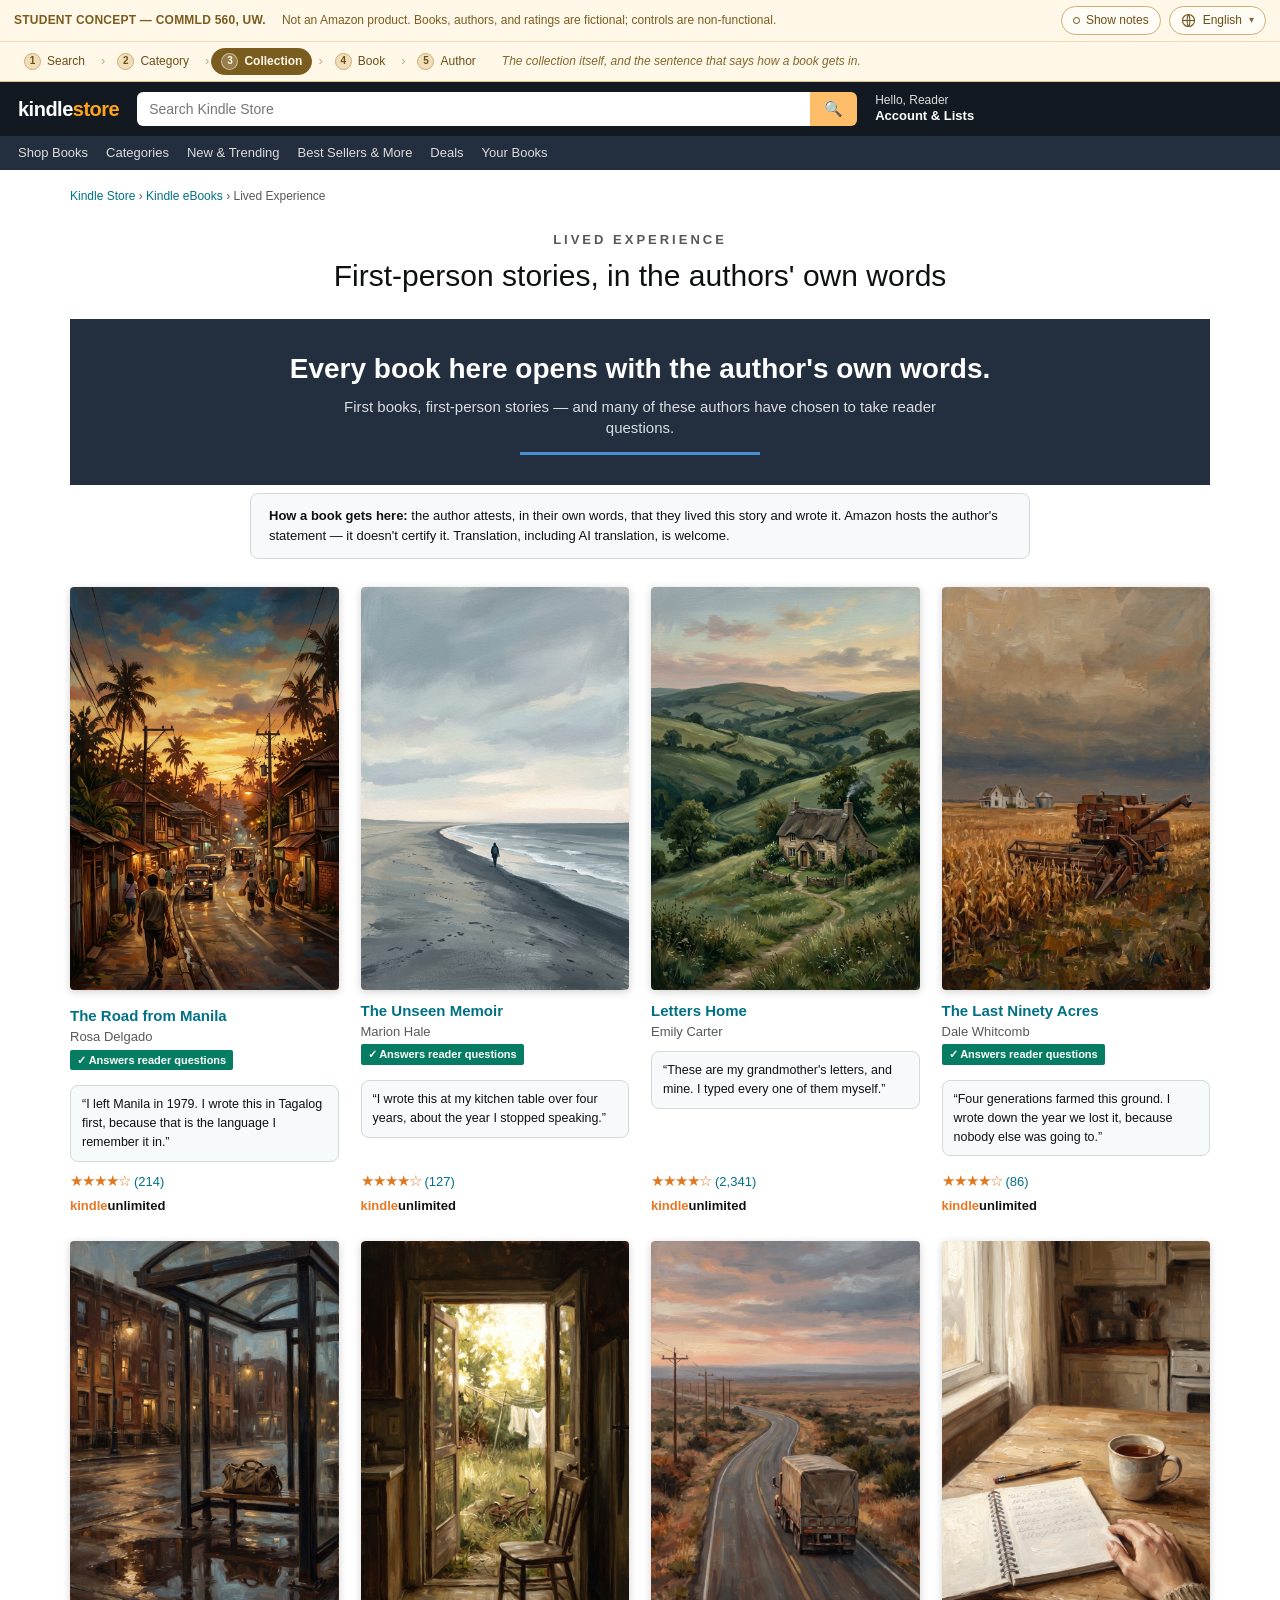
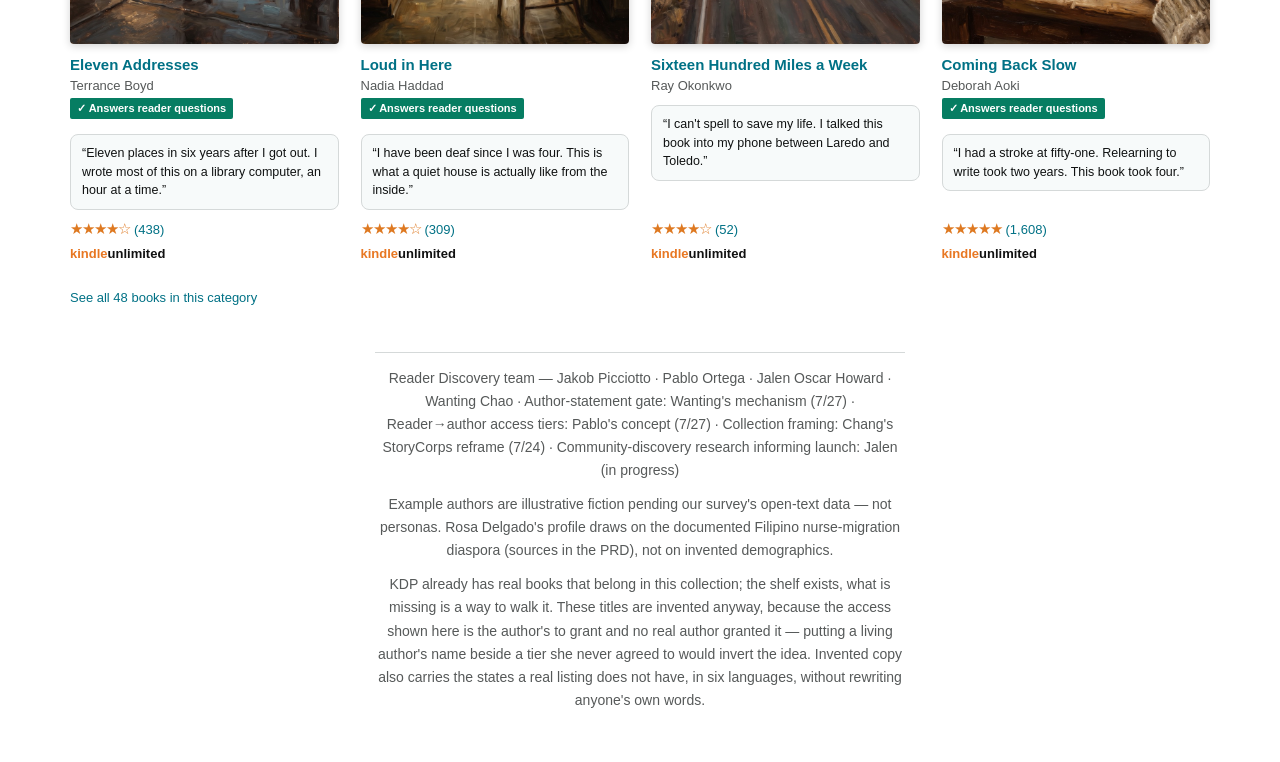
==== commit 79ab6ec6: "Give the reviewer bar a walkthrough, the language picker, and notes The bar said what the prototype " ====
--- a/index.html
+++ b/index.html
@@ -9,9 +9,11 @@
 <meta name="robots" content="noindex, nofollow">
 <title>Lived Experience Collection — landing page (concept)</title>
 <link rel="stylesheet" href="amazon.css">
+<link rel="stylesheet" href="demobar.css">
 <link rel="stylesheet" href="i18n/i18n.css">
 <!-- Loads third, and last: viewport adaptation overrides both of the above. -->
 <link rel="stylesheet" href="responsive.css">
+<link rel="stylesheet" href="notes.css">
 <style>
   /* page-specific: Editors'-Picks-style landing (interface-reference.md §4) */
   /* DISPLAY TYPE, FLUID. The three sizes below were set for a 1180px column and
@@ -229,7 +231,31 @@
 <a class="skiplink" href="#main" data-i18n="chrome.skipToContent">Skip to main content</a>
 
 <header class="sitehead">
-  <div class="concept-banner"><strong data-i18n="chrome.conceptLabel">STUDENT CONCEPT — COMMLD 560, UW.</strong> <span data-i18n="index.disclaimer">Not an Amazon product. Books, authors, and ratings are fictional; controls are non-functional.</span></div>
+  <div class="concept-banner">
+    <div class="demobar-row">
+      <strong class="demobar-mark" data-i18n="chrome.conceptLabel">STUDENT CONCEPT — COMMLD 560, UW.</strong>
+      <span class="demobar-note" data-i18n="index.disclaimer">Not an Amazon product. Books, authors, and ratings are fictional; controls are non-functional.</span>
+      <!-- The reviewer's own controls are injected here, in this order: the notes
+           toggle by notes.js, then the language picker by i18n/i18n.js. Both are
+           absent if their script is not loaded, and the row simply collapses. -->
+      <div class="demobar-tools"></div>
+    </div>
+    <div class="demobar-row demobar-row-nav">
+      <!-- THE WALKTHROUGH. An <ol> because the order is the point: the five screens are
+           one reader's path through the concept, and a row of equal-weight links does
+           not say that. Numbers come from a CSS counter, never typed. -->
+      <nav class="demobar-nav" aria-label="Prototype walkthrough" data-i18n-attr="aria-label:demo.navAria">
+        <ol>
+        <li><a class="demobar-step" href="search.html"><span class="demobar-num" aria-hidden="true"></span><span data-i18n="demo.step.search">Search</span></a></li>
+        <li><a class="demobar-step" href="browse.html"><span class="demobar-num" aria-hidden="true"></span><span data-i18n="demo.step.category">Category</span></a></li>
+        <li><span class="demobar-step" aria-current="page"><span class="demobar-num" aria-hidden="true"></span><span data-i18n="demo.step.collection">Collection</span></span></li>
+        <li><a class="demobar-step" href="book.html"><span class="demobar-num" aria-hidden="true"></span><span data-i18n="demo.step.book">Book</span></a></li>
+        <li><a class="demobar-step" href="author.html"><span class="demobar-num" aria-hidden="true"></span><span data-i18n="demo.step.author">Author</span></a></li>
+        </ol>
+      </nav>
+      <p class="demobar-caption" data-i18n="index.demoCaption">The collection itself, and the sentence that says how a book gets in.</p>
+    </div>
+  </div>
   <div class="topnav">
     <div class="logo" lang="en">kindle<span>store</span></div>
     <div class="searchbar"><input value="" placeholder="Search Kindle Store" aria-label="Search Kindle Store" data-i18n-attr="placeholder:chrome.searchPlaceholder;aria-label:chrome.searchAria" readonly><button aria-label="Search" aria-disabled="true" data-i18n-attr="aria-label:chrome.searchButtonAria">🔍</button></div>
@@ -270,6 +296,7 @@
   <div class="kicker" data-i18n="index.kicker">LIVED EXPERIENCE</div>
   <h1 class="headline" data-i18n="index.headline">First-person stories, in the authors' own words</h1>
 
+  <div class="revnote" role="note"><span class="revnote-n" aria-hidden="true"></span><b data-i18n="revnote.index.1Label">The surface.</b> <span data-i18n="revnote.index.1Body">A collection, not a store-wide badge and not a change to search ranking. Both were considered and retired.</span></div>
   <div class="banner">
     <h2 data-i18n="index.bannerH2">Every book here opens with the author's own words.</h2>
     <p data-i18n="index.bannerP">First books, first-person stories — and many of these authors have chosen to take
@@ -277,6 +304,7 @@
     <div class="underline"></div>
   </div>
 
+  <div class="revnote" role="note"><span class="revnote-n" aria-hidden="true"></span><b data-i18n="revnote.index.2Label">The gate.</b> <span data-i18n="revnote.index.2Body">The author attests. Amazon hosts that statement; it does not certify it.</span></div>
   <p class="gate-note">
     <b data-i18n="index.gateNoteLabel">How a book gets here:</b>
     <span data-i18n="index.gateNoteBody">the author attests, in their own words, that they lived this
@@ -405,5 +433,14 @@
 <script src="i18n/strings.ar.js"></script>
 <script src="i18n/strings.fr.js"></script>
 <script src="i18n/i18n.js"></script>
+<script src="notes.js"></script>
+
+<!-- Labels for the reviewer-notes toggle. They live here, already translated, because
+     notes.js is not allowed to build a string — see the note at the top of that file.
+     Hidden by notes.css. -->
+<div class="revnote-strings" aria-hidden="true">
+  <span data-revnote-label="show" data-i18n="demo.notesShow">Show notes</span>
+  <span data-revnote-label="hide" data-i18n="demo.notesHide">Hide notes</span>
+</div>
 </body>
 </html>
--- a/amazon.css
+++ b/amazon.css
@@ -112,15 +112,12 @@
 a { color: var(--link); text-decoration: none; }
 a:hover { text-decoration: underline; color: var(--hover); }
 
-/* ---------- concept banner (not Amazon; deliberately foreign) ---------- */
-.concept-banner {
-  background: #fff8e8;
-  border-bottom: 1px solid #e0c48a;
-  color: #7a5c1f;
-  text-align: center;
-  font-size: 12px;
-  padding: 6px 10px;
-}
+/* ---------- concept banner (not Amazon; deliberately foreign) ----------
+   Moved to demobar.css. Everything in this file is imitating a real store; that bar is
+   the one piece of chrome speaking to a reviewer instead of a shopper, and it now
+   carries the walkthrough nav and the language picker as well as the disclaimer. It
+   was easier to keep the two apart than to keep remembering which side of the line a
+   rule was on. Nothing else in amazon.css targets .concept-banner. */
 
 /* ---------- skip link ----------
    Every page puts a disclaimer bar, a brand row, a search box, a language control
--- a/demobar.css
+++ b/demobar.css
@@ -0,0 +1,204 @@
+/* Lived Experience prototype — the reviewer bar.
+   Loads after amazon.css, before i18n.css.
+
+   WHAT THIS IS, AND WHY IT IS ITS OWN FILE
+   amazon.css is the mockup's trade dress: everything in it is imitating a real store.
+   This file is the opposite — it is the only chrome on the page that is *ours*, spoken
+   in our voice, to a reviewer rather than to a shopper. Keeping the two in one
+   stylesheet made it easy to forget which side of that line a rule was on. The bar was
+   already commented "not Amazon; deliberately foreign" when it was three lines of CSS
+   in amazon.css; now that it carries navigation it earns the separation.
+
+   WHY THE LANGUAGE PICKER MOVED HERE, out of the dark Amazon nav where it started:
+   it is the only control on any of these pages that actually does something. Sitting in
+   a row of deliberately dead controls, underneath a banner that says "controls are
+   non-functional", it was contradicting the disclaimer directly above it. It also
+   needed a pulsing ring to be findable at all — a cue that exists to compensate for the
+   placement. In the reviewer bar the ring is doing less work, because the bar is where
+   a reviewer already looks for things addressed to them.
+   The cost is real and worth stating: the picker no longer demonstrates itself sitting
+   in Amazon's own locale slot. The PRD, not the mockup, now has to carry the claim that
+   this is a native mechanism rather than a bolt-on.
+
+   WHY STICKY: the bar stopped being a disclaimer the moment it became the way through
+   the prototype. A reviewer three screens down a search-results page cannot navigate
+   with something parked at the top of the document. The disclaimer benefits too — it is
+   now true on screen the whole time, not only before anyone scrolls. */
+
+.concept-banner {
+  position: sticky;
+  top: 0;
+  z-index: 60;
+  background: #fff8e8;
+  border-bottom: 1px solid #e0c48a;
+  color: #7a5c1f;
+  font-size: 12px;
+  padding: 0;
+  text-align: start;
+}
+
+/* Rows are padded rather than the container, so the hairline between them can run the
+   full width of the bar. */
+.demobar-row {
+  display: flex;
+  align-items: center;
+  gap: 10px 16px;
+  flex-wrap: wrap;
+  padding: 6px 14px;
+}
+.demobar-row + .demobar-row { border-top: 1px solid rgba(224, 196, 138, .55); }
+
+/* ---------- row 1: who made this and what it isn't ---------- */
+.demobar-mark {
+  font-weight: 700;
+  letter-spacing: .02em;
+  white-space: nowrap;
+}
+.demobar-note { flex: 1 1 320px; min-width: 0; }
+
+/* The controls that belong to the reviewer, not to the store: language, and (when
+   notes.js is loaded) the notes toggle. Pushed to the far end of the row. */
+.demobar-tools {
+  display: flex;
+  align-items: center;
+  gap: 8px;
+  margin-inline-start: auto;
+  flex: none;
+}
+
+/* ---------- row 2: the walkthrough ----------
+   An ordered list, because the numbering is the whole point: the complaint this bar
+   answers is "it isn't obvious where to click to see the full journey", and a row of
+   equal-weight links does not imply a sequence. <ol> says it to a screen reader too —
+   "list of 5 items", each announced with its position. */
+.demobar-nav ol {
+  counter-reset: step;
+  display: flex;
+  align-items: center;
+  gap: 4px;
+  list-style: none;
+  margin: 0;
+  padding: 0;
+  flex-wrap: wrap;
+}
+.demobar-nav li { display: flex; align-items: center; }
+
+/* The chevron between steps is generated, never typed, so it is not in the accessible
+   name of anything and never gets read out as "greater than". */
+.demobar-nav li + li::before {
+  content: "›";
+  opacity: .5;
+  margin-inline: 2px;
+  font-size: 13px;
+}
+
+.demobar-step {
+  display: inline-flex;
+  align-items: center;
+  gap: 6px;
+  padding: 4px 9px;
+  border-radius: 100px;
+  border: 1px solid transparent;
+  color: #6b4f18;
+  text-decoration: none;
+  font-size: 12px;
+  line-height: 1;
+  white-space: nowrap;
+}
+a.demobar-step:hover {
+  background: rgba(224, 196, 138, .34);
+  border-color: #cfae74;
+  text-decoration: none;
+  color: #4d3910;
+}
+a.demobar-step:focus-visible { outline: 2px solid #2162a1; outline-offset: 2px; }
+
+/* The number is drawn, not written. Five pages each carry their own copy of this bar —
+   the same duplication the header, search box and store nav already live with here — so
+   a hand-typed "3" is five chances to renumber four of them and miss one. The counter
+   cannot drift. It is aria-hidden because the <ol> already conveys position to assistive
+   tech, and hearing "3, step 3 of 5, Collection" is worse than hearing it once. */
+.demobar-num::before {
+  counter-increment: step;
+  content: counter(step);
+}
+.demobar-num {
+  display: inline-flex;
+  align-items: center;
+  justify-content: center;
+  width: 17px;
+  height: 17px;
+  border-radius: 50%;
+  background: rgba(224, 196, 138, .5);
+  border: 1px solid #cfae74;
+  font-size: 10px;
+  font-weight: 700;
+  font-variant-numeric: tabular-nums;
+}
+
+/* You-are-here. Marked with aria-current="page" in the markup; this is only its
+   appearance. Not a link on its own page — a link to where you already are is a dead
+   control, which is the thing this prototype keeps promising not to draw. */
+.demobar-step[aria-current="page"] {
+  background: #7a5c1f;
+  border-color: #7a5c1f;
+  color: #fff8e8;
+  font-weight: 700;
+  cursor: default;
+}
+.demobar-step[aria-current="page"] .demobar-num {
+  background: rgba(255, 248, 232, .22);
+  border-color: rgba(255, 248, 232, .5);
+  color: #fff8e8;
+}
+
+/* ---------- the per-page caption ----------
+   One sentence naming what this screen is for. It is the cheap version of drawing
+   arrows on the mockup: it orients a reviewer without putting a single mark on the
+   thing being reviewed, which is what the trade dress is buying us. */
+.demobar-caption {
+  flex: 1 1 260px;
+  min-width: 0;
+  margin: 0;
+  font-style: italic;
+  opacity: .92;
+}
+
+/* ---------- the language picker, restyled for a light bar ----------
+   i18n.css dresses .langpick-btn for the dark nav it used to live in: white text on a
+   translucent white fill. Both disappear on cream. Overridden here rather than edited
+   there, so i18n.css keeps working unchanged if the control is ever put back. */
+.demobar-tools .langpick-btn {
+  color: #6b4f18;
+  background: rgba(255, 255, 255, .6);
+  border-color: #cfae74;
+  padding: 5px 11px;
+  font-size: 12px;
+}
+.demobar-tools .langpick-btn:hover {
+  background: #fff;
+  border-color: #7a5c1f;
+  color: #4d3910;
+}
+.demobar-tools .langpick-btn:focus-visible { outline-color: #2162a1; }
+
+/* The first-visit ring is amber-on-cream now; the yellow it used in the dark nav had
+   almost no contrast here. */
+@keyframes langpick-ring {
+  0%   { box-shadow: 0 0 0 0 rgba(122, 92, 31, .5); }
+  55%  { box-shadow: 0 0 0 9px rgba(122, 92, 31, 0); }
+  100% { box-shadow: 0 0 0 0 rgba(122, 92, 31, 0); }
+}
+@media (prefers-reduced-motion: reduce) {
+  .demobar-tools .langpick-btn.is-new { border-color: #7a5c1f; border-width: 2px; }
+}
+
+/* ---------- print ----------
+   responsive.css already forces the banner to plain black-on-white for print. Here we
+   only undo the parts that are meaningless on paper: a sticky bar has nowhere to stick,
+   and a walkthrough of links nobody can click is noise on a handout. The disclaimer
+   row is the one thing that must survive, so it is the one thing left alone. */
+@media print {
+  .concept-banner { position: static; }
+  .demobar-row-nav, .demobar-tools { display: none; }
+}
--- a/responsive.css
+++ b/responsive.css
@@ -165,9 +165,12 @@
 /* ================================================================
    THE PAGE CHROME
    ================================================================
-   Identical markup on all five pages: concept banner, .topnav (logo, search box,
-   the language control i18n.js injects, account block), .subnav, then .page.
-   Everything below is one of those five things getting smaller. */
+   Identical markup on all five pages: the reviewer bar (disclaimer, walkthrough nav,
+   and the two controls that belong to the reviewer — the notes toggle notes.js injects
+   and the language control i18n.js injects), .topnav (logo, search box, account block),
+   .subnav, then .page. Everything below is one of those things getting smaller.
+   The language control used to sit in .topnav and moved into the reviewer bar; the
+   reason is at the top of demobar.css. */
 
 /* ---------- the search box, and the wrap that makes it exist ----------
    THE FIX, and the reason it is three declarations instead of a media query.
@@ -271,7 +274,24 @@
 .topnav .logo { font-size: clamp(18px, 2.2vw, 20px); }
 
 @media (max-width: 700px) {
-  .concept-banner { padding: 8px 14px; }
+  /* The reviewer bar pads its rows, not itself, so the hairline between them can run
+     edge to edge — hence .demobar-row here rather than .concept-banner. */
+  .demobar-row { padding: 7px 14px; }
+
+  /* The caption is the first thing to go. It is a courtesy sentence naming what the
+     screen is for; the numbered walkthrough beside it is the part that navigates, and
+     on a 375px screen the two of them together push the mockup below the fold. The
+     notes carry the same explanation for anyone who wants it. */
+  .demobar-caption { display: none; }
+
+  /* Unstuck. Measured on a 375px screen: the disclaimer wraps to three lines, the two
+     controls drop to their own line, and the walkthrough wraps to two rows — about
+     400px of an 812px viewport. Pinned, that is half the phone gone for the whole
+     session, permanently, to save one scroll back to the top. The bar is still the
+     first thing on the page, so nothing about the disclaimer's prominence changes;
+     it just scrolls with everything else. Same trade as the short-landscape rule
+     further down, reached from the other direction. */
+  .concept-banner { position: static; }
 
   /* The store nav already wrapped — amazon.css gave it flex-wrap and a 6px
      row-gap because translated labels run longer than the English. At phone width
@@ -513,7 +533,14 @@
    neither can go; what can go is their padding. Keyed on height, so a tall phone
    in portrait keeps the roomier chrome. */
 @media (max-height: 500px) and (orientation: landscape) {
-  .concept-banner { padding: 4px 14px; }
+  .demobar-row { padding: 3px 14px; }
+
+  /* Unstuck here, and only here. A two-row bar pinned to the top of a 390px-tall
+     viewport is holding about a sixth of the screen permanently, which costs more than
+     the scrolling it saves. The bar is still the first thing on the page, so the
+     disclaimer is still the first thing read — it just scrolls away like everything
+     else once the reader is into the content. */
+  .concept-banner { position: static; }
   .topnav { padding: 6px 14px; row-gap: 6px; }
   .subnav { padding: 5px 14px; }
   .subnav ul { row-gap: 3px; }
--- a/notes.css
+++ b/notes.css
@@ -0,0 +1,134 @@
+/* Lived Experience prototype — reviewer notes layer.
+   Optional. Loads after demobar.css. Paired with notes.js.
+
+   WHY NOTES AND NOT ARROWS ON THE MOCKUP
+   Callouts drawn over the screen make it read as a marked-up screenshot rather than a
+   product, and the trade dress is the thing doing the persuading here — a reviewer has
+   to be able to look at this and see a store. So the notes are OFF by default, they are
+   inserted into the flow rather than floated over anything, and they speak in the
+   reviewer bar's amber rather than in Amazon's palette. Nothing about the mockup moves
+   when they are on; content is added below the thing being described.
+
+   HOW TO TURN THE WHOLE THING OFF
+   Set NOTES_ENABLED = false at the top of notes.js. The toggle disappears, the notes
+   stay hidden, and no other file needs editing — the <div class="revnote"> blocks in the
+   HTML are inert without the body class this file keys off. To remove it for good,
+   delete the two <link>/<script> lines and the revnote blocks.
+
+   NO JS DRAWS ANY OF THIS. Visibility is a body class and the numbering is a CSS
+   counter, so notes.js never has to know how many notes a page has or what order they
+   are in. */
+
+/* Off unless the body says otherwise. display:none rather than [hidden] so the notes
+   never enter the accessibility tree, and never add tab stops, while switched off. */
+.revnote { display: none; }
+body.revnotes-on .revnote { display: block; }
+
+/* The counter resets per page, so the numbers a reviewer reads are "note 1, 2, 3 on
+   this screen" rather than a running total across the walkthrough. */
+body.revnotes-on { counter-reset: revnote; }
+
+/* A note sits immediately BEFORE the thing it describes and points down at it. Placing
+   it after would read more naturally in prose, but every anchor here is a block whose
+   closing tag is dozens of lines from its opening one, and a note attached to the wrong
+   closing </div> is a bug nobody sees until a reviewer is looking at it. Before-and-
+   pointing-down attaches to an opening tag, which is unambiguous. */
+.revnote {
+  position: relative;
+  margin: 14px 0 10px;
+  /* Logical, not physical. The number is pinned with inset-inline-start, so the gutter
+     it needs has to flip with it — written as `padding: 10px 13px 10px 40px` the gutter
+     stayed on the physical left and the Arabic text ran straight under the badge. */
+  padding-block: 10px;
+  padding-inline: 40px 13px;
+  background: #fff8e8;
+  border: 1px solid #e0c48a;
+  border-radius: 6px;
+  color: #6b4f18;
+  font-size: 13px;
+  line-height: 1.5;
+  max-width: 640px;
+}
+
+/* The pointer, on the bottom edge, aimed at the block below. Two triangles: the border
+   colour behind, the fill a pixel in front, so the caret carries the same hairline as
+   the box instead of looking stuck on. */
+.revnote::after,
+.revnote::before {
+  content: "";
+  position: absolute;
+  bottom: -8px;
+  inset-inline-start: 16px;
+  border: 8px solid transparent;
+  border-bottom: 0;
+}
+.revnote::before { border-top-color: #e0c48a; }
+.revnote::after { bottom: -7px; border-top-color: #fff8e8; }
+
+/* The number. Drawn by the counter, so inserting a note anywhere renumbers the rest
+   for free. aria-hidden is not needed — generated content is not exposed as an element,
+   and the note's own sentence has to stand up without the number anyway. */
+.revnote-n {
+  position: absolute;
+  inset-inline-start: 11px;
+  top: 10px;
+  display: inline-flex;
+  align-items: center;
+  justify-content: center;
+  width: 19px;
+  height: 19px;
+  border-radius: 50%;
+  background: #7a5c1f;
+  color: #fff8e8;
+  font-size: 11px;
+  font-weight: 700;
+  font-variant-numeric: tabular-nums;
+}
+body.revnotes-on .revnote-n::before {
+  counter-increment: revnote;
+  content: counter(revnote);
+}
+
+.revnote b { color: #4d3910; }
+
+/* ---------- the toggle, in the reviewer bar ---------- */
+.revnote-toggle {
+  display: inline-flex;
+  align-items: center;
+  gap: 6px;
+  font: inherit;
+  font-size: 12px;
+  color: #6b4f18;
+  background: rgba(255, 255, 255, .6);
+  border: 1px solid #cfae74;
+  border-radius: 100px;
+  padding: 5px 11px;
+  cursor: pointer;
+  white-space: nowrap;
+}
+.revnote-toggle:hover { background: #fff; border-color: #7a5c1f; color: #4d3910; }
+.revnote-toggle:focus-visible { outline: 2px solid #2162a1; outline-offset: 2px; }
+.revnote-toggle[aria-pressed="true"] {
+  background: #7a5c1f;
+  border-color: #7a5c1f;
+  color: #fff8e8;
+}
+.revnote-toggle-dot {
+  width: 7px;
+  height: 7px;
+  border-radius: 50%;
+  border: 1px solid currentColor;
+}
+.revnote-toggle[aria-pressed="true"] .revnote-toggle-dot { background: currentColor; }
+
+/* The block holding the toggle's two labels, already translated by i18n.js. notes.js
+   copies text out of it rather than building a string it could never translate. */
+.revnote-strings { display: none; }
+
+@media print {
+  /* On paper the notes are the useful part — a handout of the walkthrough with the
+     reasoning attached — so they print if they were on, minus the toggle. */
+  .revnote-toggle { display: none; }
+  .revnote { break-inside: avoid; background: #fff; border-color: #999; color: #000; }
+  .revnote-n { background: #000; color: #fff; }
+}
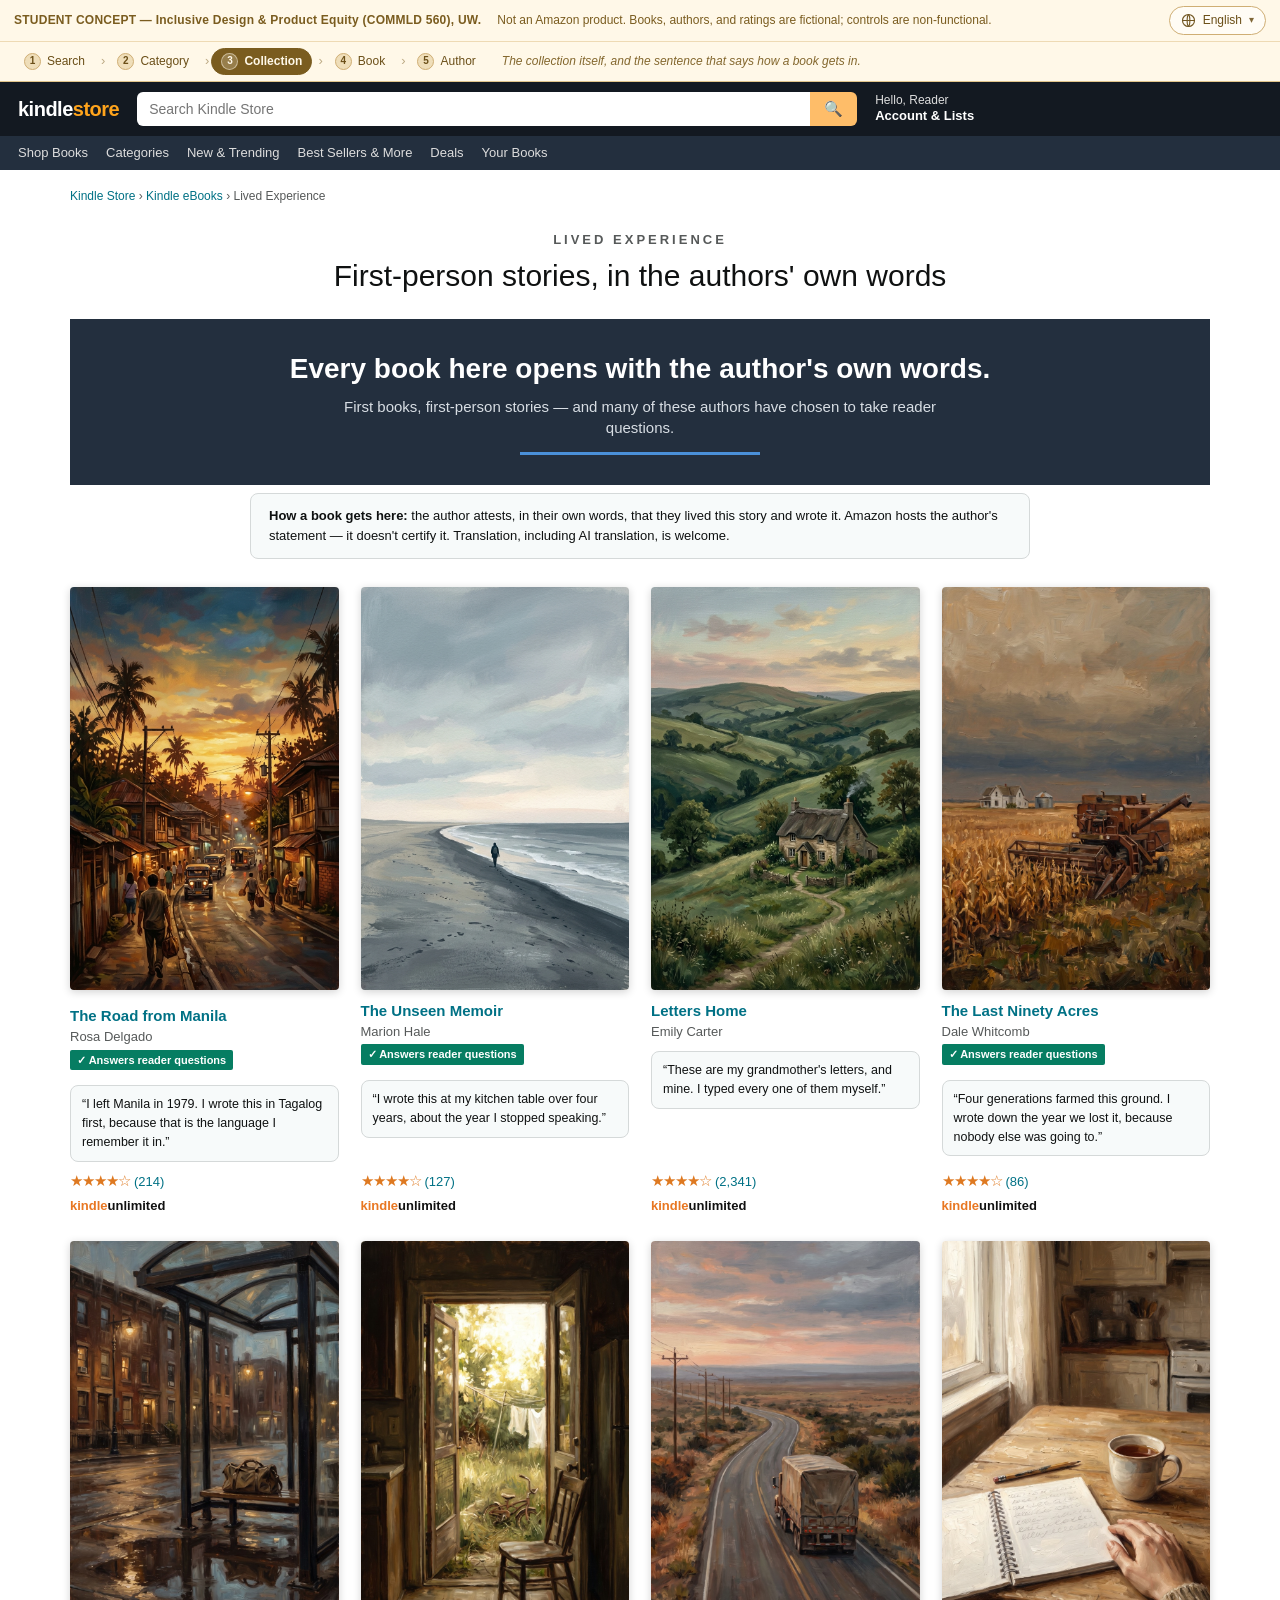
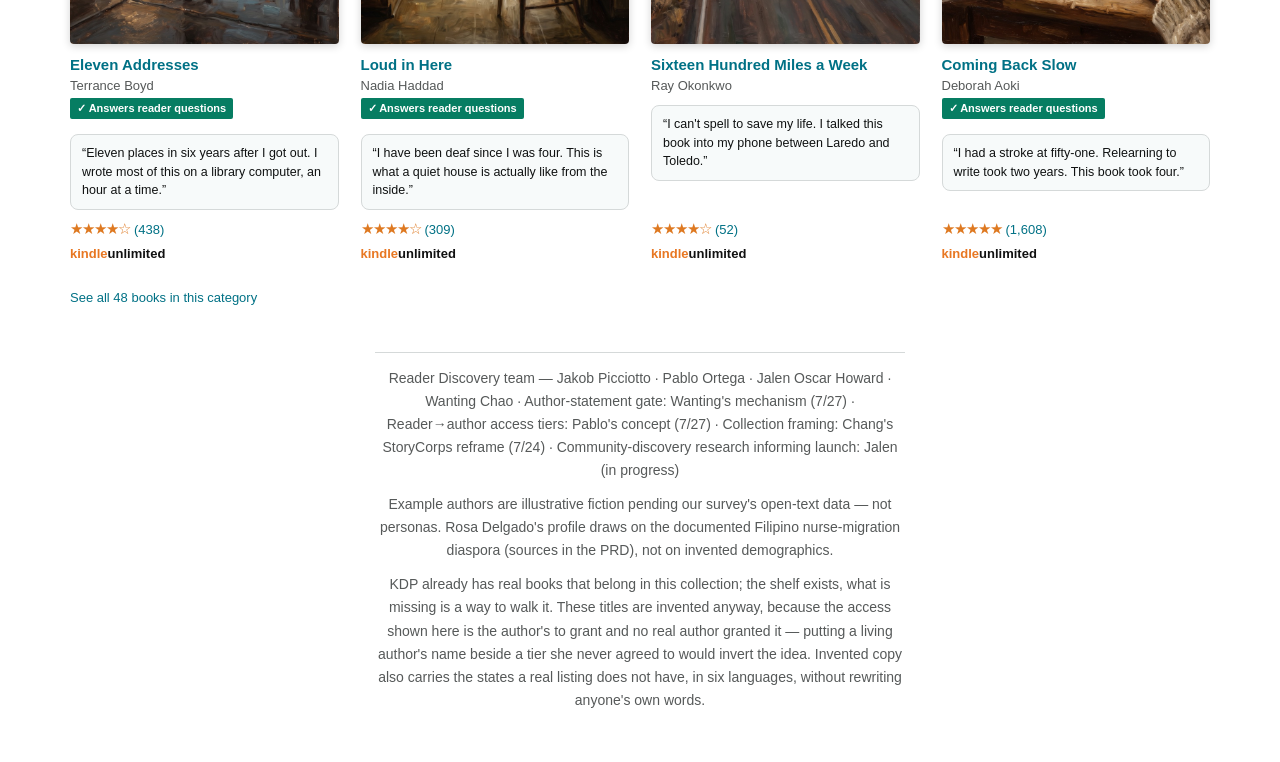
==== commit f9a04225: "Name the course in the bar; switch the notes layer off - NOTES_ENABLED = false. The toggle and the s" ====
--- a/index.html
+++ b/index.html
@@ -233,7 +233,7 @@
 <header class="sitehead">
   <div class="concept-banner">
     <div class="demobar-row">
-      <strong class="demobar-mark" data-i18n="chrome.conceptLabel">STUDENT CONCEPT — COMMLD 560, UW.</strong>
+      <strong class="demobar-mark" data-i18n-html="chrome.conceptLabel">STUDENT CONCEPT — <span lang="en" dir="ltr">Inclusive Design &amp; Product Equity (COMMLD 560), UW.</span></strong>
       <span class="demobar-note" data-i18n="index.disclaimer">Not an Amazon product. Books, authors, and ratings are fictional; controls are non-functional.</span>
       <!-- The reviewer's own controls are injected here, in this order: the notes
            toggle by notes.js, then the language picker by i18n/i18n.js. Both are
--- a/demobar.css
+++ b/demobar.css
@@ -49,10 +49,18 @@
 .demobar-row + .demobar-row { border-top: 1px solid rgba(224, 196, 138, .55); }
 
 /* ---------- row 1: who made this and what it isn't ---------- */
+/* Carries the course by name, not only by number: "COMMLD 560" identifies this to the
+   four people already in the room and to nobody else, and the bar exists for readers
+   who arrive without that context.
+   No nowrap. It held while the label was six words; at full length it would push the
+   disclaimer off a phone rather than wrap. It is a flex item that may take the whole
+   row and let the disclaimer drop below it — which is the right order to lose, since
+   the two read as one sentence either way. */
 .demobar-mark {
   font-weight: 700;
   letter-spacing: .02em;
-  white-space: nowrap;
+  flex: 0 1 auto;
+  min-width: 0;
 }
 .demobar-note { flex: 1 1 320px; min-width: 0; }
 
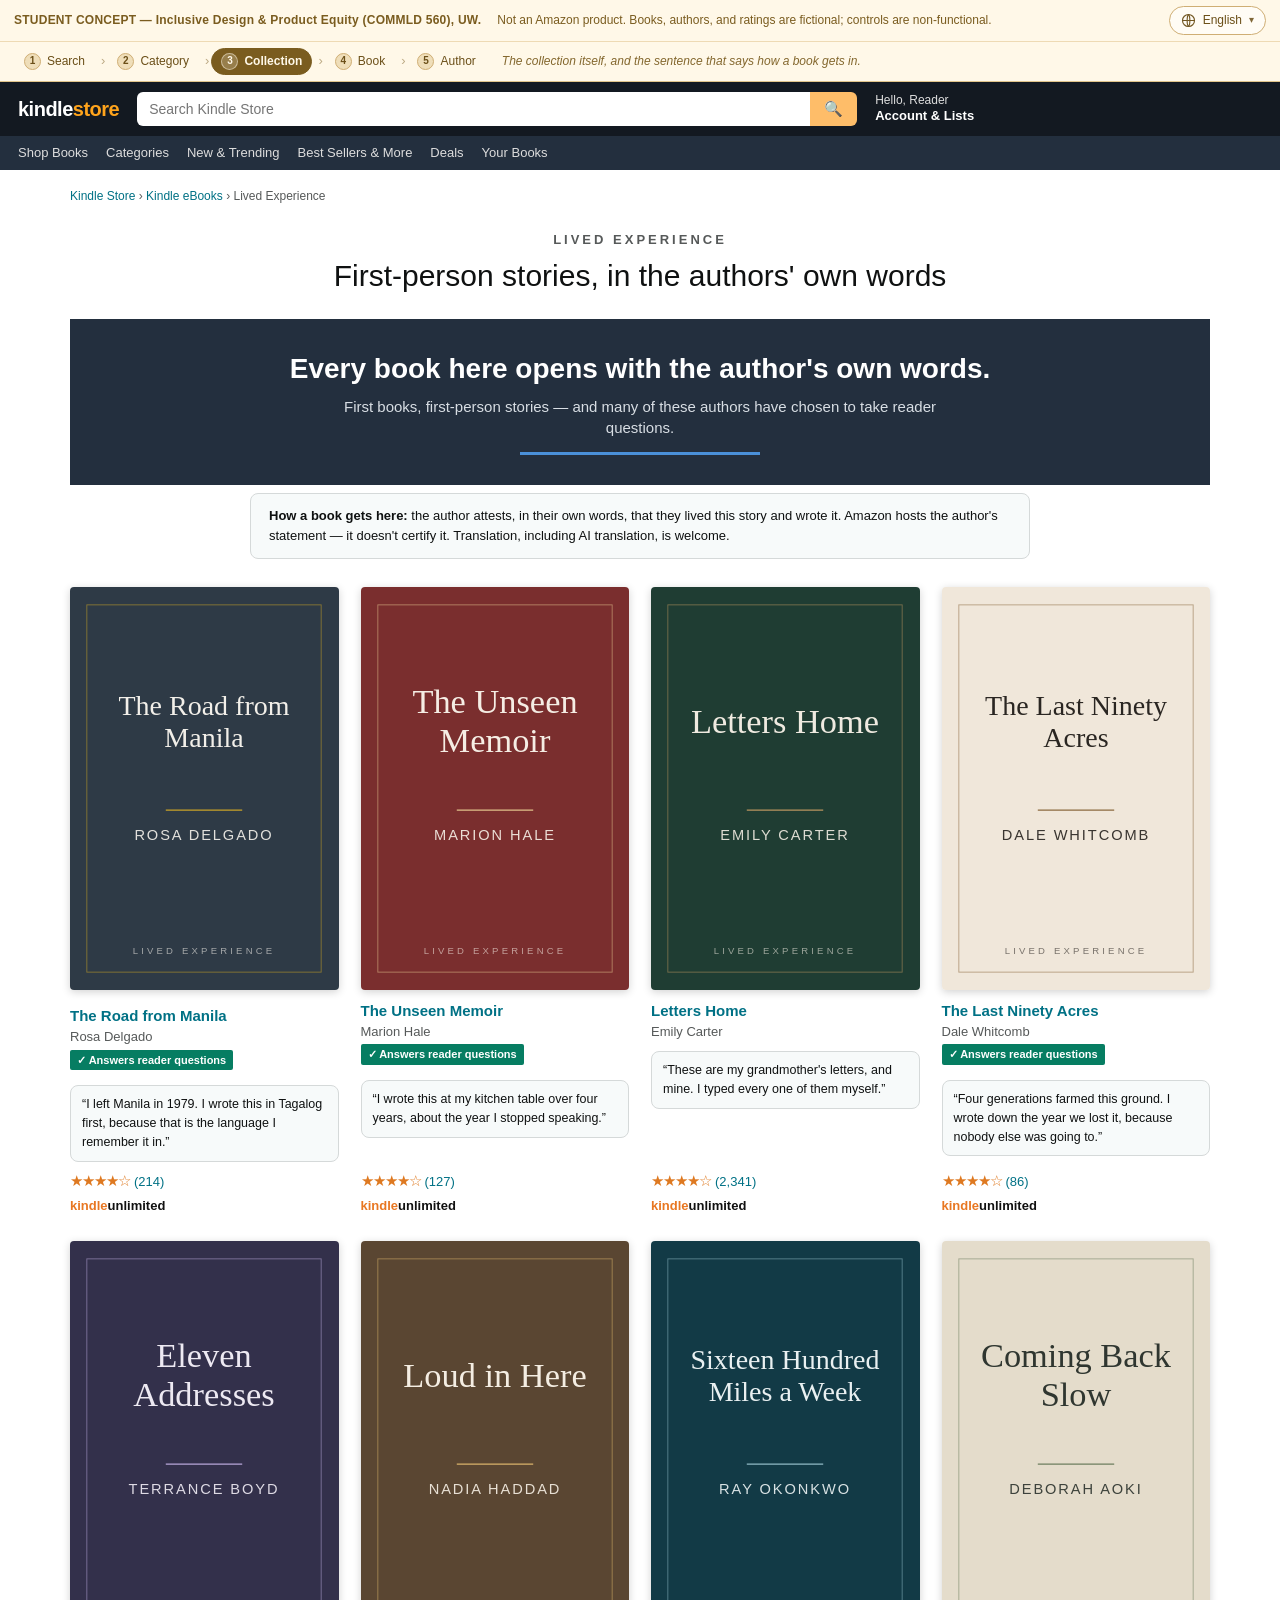
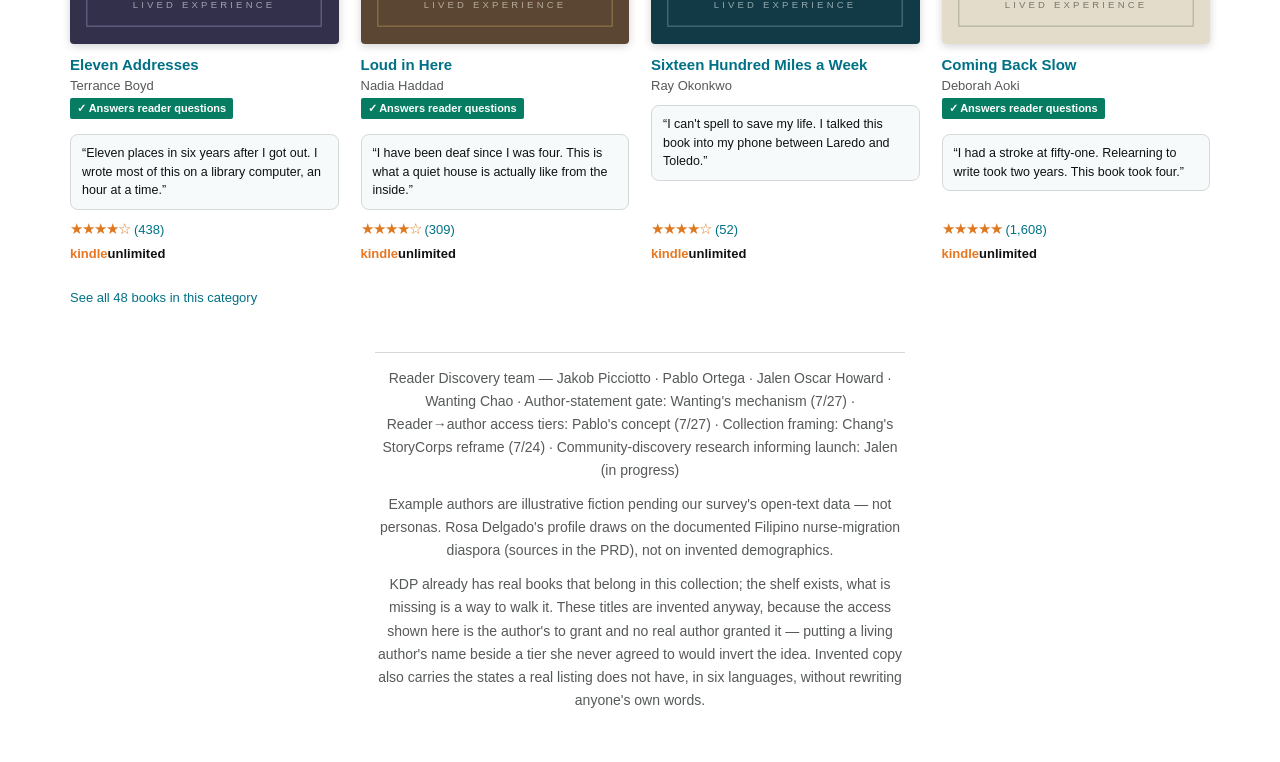
==== commit cee1d0e4: "Typographic covers, focus mode, and the author-side Q&A demo - covers/typo/*.svg wired into all five" ====
--- a/index.html
+++ b/index.html
@@ -8,12 +8,35 @@
      result stripped of the student-concept banner below. -->
 <meta name="robots" content="noindex, nofollow">
 <title>Lived Experience Collection — landing page (concept)</title>
+<!-- LINK PREVIEW. This is the one place the prototype travels without its banner: a
+     card in a message thread, no page around it. So og:title says "concept" and the
+     description leads with "Not an Amazon product" — the same job the banner does on
+     the page, done in the only two lines a preview will show.
+     NOT localized, and cannot be. Previews are built by the messaging platform's
+     crawler from this static HTML; the six languages are applied client-side by
+     i18n.js, which no crawler runs. Everyone sees this English card whatever their
+     phone is set to. og:locale:alternate is deliberately absent — the pages are not
+     served per-locale, and claiming otherwise would be a lie to the scraper. -->
+<meta name="description" content="A browsable collection of first-person books by authors who never saw themselves as writers — where the reason to pick one up is that you can reach the person who lived it. Not an Amazon product — a student concept for Kindle Direct Publishing. Books, authors and ratings are fictional; controls are non-functional.">
+<meta property="og:type" content="website">
+<meta property="og:site_name" content="Lived Experience — student concept, COMMLD 560 UW">
+<meta property="og:title" content="Lived Experience — a KDP collection concept">
+<meta property="og:description" content="A browsable collection of first-person books by authors who never saw themselves as writers — where the reason to pick one up is that you can reach the person who lived it. Not an Amazon product — a student concept for Kindle Direct Publishing. Books, authors and ratings are fictional; controls are non-functional.">
+<meta property="og:url" content="https://jakobhoward.github.io/kdp-lived-experience-concept/">
+<meta property="og:image" content="https://jakobhoward.github.io/kdp-lived-experience-concept/share/og-cover.png">
+<meta property="og:image:type" content="image/png">
+<meta property="og:image:width" content="1200">
+<meta property="og:image:height" content="630">
+<meta property="og:image:alt" content="A cream card headed STUDENT CONCEPT — Inclusive Design &amp; Product Equity (COMMLD 560), University of Washington, reading &#x27;First-person stories, in the authors&#x27; own words&#x27;, with four book covers fanned beside it.">
+<meta name="twitter:card" content="summary_large_image">
 <link rel="stylesheet" href="amazon.css">
 <link rel="stylesheet" href="demobar.css">
 <link rel="stylesheet" href="i18n/i18n.css">
 <!-- Loads third, and last: viewport adaptation overrides both of the above. -->
 <link rel="stylesheet" href="responsive.css">
 <link rel="stylesheet" href="notes.css">
+<link rel="stylesheet" href="focus-mode.css">
+<script src="focus-mode.js"></script>
 <style>
   /* page-specific: Editors'-Picks-style landing (interface-reference.md §4) */
   /* DISPLAY TYPE, FLUID. The three sizes below were set for a 1180px column and
@@ -320,7 +343,7 @@
   <ul class="grid">
 
     <li class="book">
-      <a href="book.html"><img src="covers/road-from-manila.png" alt="Cover of The Road from Manila" data-i18n-attr="alt:index.book1.coverAlt" width="848" height="1264" fetchpriority="high" decoding="async"></a>
+      <a href="book.html"><img src="covers/typo/road-from-manila.svg" alt="Cover of The Road from Manila" data-i18n-attr="alt:index.book1.coverAlt" width="848" height="1264" fetchpriority="high" decoding="async"></a>
       <h2 class="t"><a href="book.html" data-i18n="index.book1.title">The Road from Manila</a></h2>
       <div class="a" data-i18n="index.book1.author">Rosa Delgado</div>
       <div class="reachrow"><span class="reach" data-i18n="common.answersQuestions">✓ Answers reader questions</span></div>
@@ -330,7 +353,7 @@
     </li>
 
     <li class="book">
-      <img src="covers/unseen-memoir.png" alt="Cover of The Unseen Memoir" data-i18n-attr="alt:index.book2.coverAlt" width="848" height="1264" fetchpriority="high" decoding="async">
+      <img src="covers/typo/unseen-memoir.svg" alt="Cover of The Unseen Memoir" data-i18n-attr="alt:index.book2.coverAlt" width="848" height="1264" fetchpriority="high" decoding="async">
       <h2 class="t" data-i18n="index.book2.title">The Unseen Memoir</h2>
       <div class="a" data-i18n="index.book2.author">Marion Hale</div>
       <div class="reachrow"><span class="reach" data-i18n="common.answersQuestions">✓ Answers reader questions</span></div>
@@ -340,7 +363,7 @@
     </li>
 
     <li class="book">
-      <img src="covers/letters-home.png" alt="Cover of Letters Home" data-i18n-attr="alt:index.book3.coverAlt" width="848" height="1264" loading="lazy" decoding="async">
+      <img src="covers/typo/letters-home.svg" alt="Cover of Letters Home" data-i18n-attr="alt:index.book3.coverAlt" width="848" height="1264" loading="lazy" decoding="async">
       <h2 class="t" data-i18n="index.book3.title">Letters Home</h2>
       <div class="a" data-i18n="index.book3.author">Emily Carter</div>
       <div class="voice" data-i18n="index.book3.voice">"These are my grandmother's letters, and mine. I typed every one of them myself."</div>
@@ -349,7 +372,7 @@
     </li>
 
     <li class="book">
-      <img src="covers/last-ninety-acres.png" alt="Cover of The Last Ninety Acres" data-i18n-attr="alt:index.book4.coverAlt" width="853" height="1272" loading="lazy" decoding="async">
+      <img src="covers/typo/last-ninety-acres.svg" alt="Cover of The Last Ninety Acres" data-i18n-attr="alt:index.book4.coverAlt" width="853" height="1272" loading="lazy" decoding="async">
       <h2 class="t" data-i18n="index.book4.title">The Last Ninety Acres</h2>
       <div class="a" data-i18n="index.book4.author">Dale Whitcomb</div>
       <div class="reachrow"><span class="reach" data-i18n="common.answersQuestions">✓ Answers reader questions</span></div>
@@ -359,7 +382,7 @@
     </li>
 
     <li class="book">
-      <img src="covers/eleven-addresses.png" alt="Cover of Eleven Addresses" data-i18n-attr="alt:index.book5.coverAlt" width="853" height="1272" loading="lazy" decoding="async">
+      <img src="covers/typo/eleven-addresses.svg" alt="Cover of Eleven Addresses" data-i18n-attr="alt:index.book5.coverAlt" width="853" height="1272" loading="lazy" decoding="async">
       <h2 class="t" data-i18n="index.book5.title">Eleven Addresses</h2>
       <div class="a" data-i18n="index.book5.author">Terrance Boyd</div>
       <div class="reachrow"><span class="reach" data-i18n="common.answersQuestions">✓ Answers reader questions</span></div>
@@ -369,7 +392,7 @@
     </li>
 
     <li class="book">
-      <img src="covers/loud-in-here.png" alt="Cover of Loud in Here" data-i18n-attr="alt:index.book6.coverAlt" width="853" height="1272" loading="lazy" decoding="async">
+      <img src="covers/typo/loud-in-here.svg" alt="Cover of Loud in Here" data-i18n-attr="alt:index.book6.coverAlt" width="853" height="1272" loading="lazy" decoding="async">
       <h2 class="t" data-i18n="index.book6.title">Loud in Here</h2>
       <div class="a" data-i18n="index.book6.author">Nadia Haddad</div>
       <div class="reachrow"><span class="reach" data-i18n="common.answersQuestions">✓ Answers reader questions</span></div>
@@ -379,7 +402,7 @@
     </li>
 
     <li class="book">
-      <img src="covers/sixteen-hundred-miles.png" alt="Cover of Sixteen Hundred Miles a Week" data-i18n-attr="alt:index.book7.coverAlt" width="853" height="1272" loading="lazy" decoding="async">
+      <img src="covers/typo/sixteen-hundred-miles.svg" alt="Cover of Sixteen Hundred Miles a Week" data-i18n-attr="alt:index.book7.coverAlt" width="853" height="1272" loading="lazy" decoding="async">
       <h2 class="t" data-i18n="index.book7.title">Sixteen Hundred Miles a Week</h2>
       <div class="a" data-i18n="index.book7.author">Ray Okonkwo</div>
       <div class="voice" data-i18n="index.book7.voice">"I can't spell to save my life. I talked this book into my phone between Laredo and Toledo."</div>
@@ -388,7 +411,7 @@
     </li>
 
     <li class="book">
-      <img src="covers/coming-back-slow.png" alt="Cover of Coming Back Slow" data-i18n-attr="alt:index.book8.coverAlt" width="853" height="1272" loading="lazy" decoding="async">
+      <img src="covers/typo/coming-back-slow.svg" alt="Cover of Coming Back Slow" data-i18n-attr="alt:index.book8.coverAlt" width="853" height="1272" loading="lazy" decoding="async">
       <h2 class="t" data-i18n="index.book8.title">Coming Back Slow</h2>
       <div class="a" data-i18n="index.book8.author">Deborah Aoki</div>
       <div class="reachrow"><span class="reach" data-i18n="common.answersQuestions">✓ Answers reader questions</span></div>
--- a/demobar.css
+++ b/demobar.css
@@ -160,6 +160,22 @@
   color: #fff8e8;
 }
 
+/* ---------- the author's-view detour ----------
+   Rosa's dashboard is not step 6: the <ol> is one reader's path, and the author
+   console is the other side of it. So the link sits INSIDE the walkthrough <nav>
+   but AFTER the list — unnumbered, no chevron (those are generated on li + li, so
+   it never gets one), and drawn as the bar's own chrome (solid hairline, faint
+   fill) rather than as a step. The nav becomes the flex container so the list and
+   the detour share a line; the 14px gap is the visual "and also" between them.
+   On author-dashboard.html the same class carries [aria-current="page"] and takes
+   the you-are-here treatment above. */
+.demobar-nav { display: flex; align-items: center; flex-wrap: wrap; gap: 4px 14px; }
+.demobar-authorview {
+  border-color: #cfae74;
+  background: rgba(255, 255, 255, .55);
+  font-weight: 700;
+}
+
 /* ---------- the per-page caption ----------
    One sentence naming what this screen is for. It is the cheap version of drawing
    arrows on the mockup: it orients a reviewer without putting a single mark on the
--- a/focus-mode.css
+++ b/focus-mode.css
@@ -0,0 +1,148 @@
+/* focus-mode.css — presentation treatment for deck screenshots. Off by default.
+
+   WHY THIS EXISTS
+   Chang, 8/3, right after Rachel's feedback: "on your prototype you can like blur out
+   the other books… anytime you present a lot, the team can pick apart a lot… just let
+   them focus on what you want them to see, this book that feels very authentic with
+   the one good written description and that part where you can connect with the author,
+   and the rest of it, have them not focus on that because they can imagine what a
+   layout [looks like]."
+
+   So this is not a design change — the prototype is still the prototype. It is a
+   capture mode: add ?focus=shelf|book|author to the URL, screenshot, and the frame
+   carries one idea instead of twelve. Nothing here is on by default, nothing here is
+   in the live experience a visitor sees, and removing the query string removes it.
+
+   It does NOT answer Rachel's cover note — that was a product critique (the covers
+   looked AI-generated, and a cover-forward CX undercuts a shelf whose argument is
+   that a human wrote this). That is answered by covers/typo/*.svg, which are drawn
+   from title and author by code. This file is the presentation half only.
+
+   ACCESSIBILITY / MOTION
+   Blur is decorative and capture-only, but it still degrades text legibility, so it
+   is disabled entirely under prefers-reduced-transparency, and no transition is used
+   under prefers-reduced-motion. A reader who lands on a ?focus= URL by accident gets
+   a usable page, not a smeared one. */
+
+:root {
+  --focus-dim: 0.28;      /* opacity of de-emphasised content */
+  --focus-blur: 3px;      /* light touch: enough to defocus, not enough to look censored */
+}
+
+/* Everything that can be de-emphasised transitions together, so a screenshot taken
+   mid-load never catches half the shelf sharp and half of it dimmed. */
+html[data-focus] .focus-dimmed {
+  filter: blur(var(--focus-blur));
+  opacity: var(--focus-dim);
+  transition: opacity .18s ease, filter .18s ease;
+  pointer-events: none;   /* nothing dimmed should be clickable in a demo */
+}
+
+/* ---------- shelf: keep the walkthrough book, dim its neighbours ----------
+   Three pages use three different row classes — li.book (index), li.hitrow (browse),
+   li.res (search) — and the walkthrough book is NOT first on all of them: search.html
+   deliberately places it at row 6 ("same cover size, same type, same order, no badge,
+   no highlight"), which is the whole point of that page.
+
+   So the selector keys on the one thing that is already true everywhere: the focus
+   book is the only row linked to book.html. That is an existing decision in the
+   markup, not a new marker invented for this file, so nothing has to be kept in sync. */
+html[data-focus="shelf"] li:is(.book, .hitrow, .res):not(:has(a[href="book.html"])) {
+  filter: blur(var(--focus-blur));
+  opacity: var(--focus-dim);
+  pointer-events: none;
+}
+
+/* ---------- book page: keep the attestation and the ask, dim the commerce ----------
+   The two .abox blocks ARE the argument — the gate and the hook. Everything dimmed
+   here is a surface Amazon already runs and the audience can supply from memory:
+   cover column, format tiles, KU pitch, metadata strip, breadcrumb-ish "Part of".
+   The nav and search bar stay sharp on purpose: they are the evidence that this is
+   an insertion into Amazon's page rather than a new destination. */
+html[data-focus="book"] .leftcol,
+html[data-focus="book"] .buybox-col,
+html[data-focus="book"] .metastrip,
+html[data-focus="book"] .formats,
+html[data-focus="book"] .ku-pitch,
+html[data-focus="book"] .partof {
+  filter: blur(var(--focus-blur));
+  opacity: var(--focus-dim);
+  pointer-events: none;
+}
+
+/* ---------- book page, ask variant: the ask panel alone ----------
+   ?focus=book keeps the two .abox arguments (gate + hook) together; this keeps only
+   the hook. For the deck's flow shots — compose, sent/waiting, answered — where the
+   frame should carry one state of one panel, with the store as dimmed context. The
+   nav and search bar stay sharp for the same reason as focus=book: they are the
+   evidence this is an insertion into Amazon's page. */
+html[data-focus="ask"] .leftcol,
+html[data-focus="ask"] .mid,
+html[data-focus="ask"] .buybox-col {
+  filter: blur(var(--focus-blur));
+  opacity: var(--focus-dim);
+  pointer-events: none;
+}
+
+/* ---------- author dashboard: queue vs. tiers ----------
+   Two variants because the dashboard makes two different arguments: the queue is the
+   human labor behind "9 of 14 answered", the tiers are the choice behind "opt-in".
+   The summary strip stays sharp with the queue (its numbers ARE the queue's caption)
+   and dims with it when the tiers are the subject. .dash-main / .dash-side /
+   .dash-summary exist only on author-dashboard.html, so these selectors are inert
+   on every other page — same pattern as the per-page selectors above. */
+html[data-focus="queue"] .dash-side,
+html[data-focus="tiers"] .dash-main,
+html[data-focus="tiers"] .dash-summary {
+  filter: blur(var(--focus-blur));
+  opacity: var(--focus-dim);
+  pointer-events: none;
+}
+
+/* ---------- author page: keep the answered questions, dim the rest ----------
+   .qa lives inside the first .panel alongside the bio, so the bio is dimmed
+   directly rather than by dimming its parent — dimming .panel would take .qa
+   down with it. */
+html[data-focus="author"] .pic,
+html[data-focus="author"] .tabs,
+html[data-focus="author"] .biocard,
+html[data-focus="author"] .twocol > .panel:last-child {
+  filter: blur(var(--focus-blur));
+  opacity: var(--focus-dim);
+  pointer-events: none;
+}
+
+/* The kept element gets a hair of lift so the eye lands there in a flat screenshot.
+   Deliberately subtle — a glowing card would read as a mockup of a mockup. */
+html[data-focus] .focus-keep {
+  position: relative;
+  z-index: 2;
+}
+
+/* Capture hygiene: the walkthrough chrome is for us, not for Amazon. The step nav
+   ("1 Search › 2 Category › 3 Collection…"), its caption, and the margin review notes
+   come off, so the frame is just the product.
+
+   THE DISCLAIMER STAYS. It lives in the same .concept-banner as the walkthrough nav,
+   and it would be easy to hide the whole banner and get a cleaner frame — but the
+   line it carries is "Not an Amazon product. Books, authors, and ratings are
+   fictional; controls are non-functional." A screenshot of a fake Amazon page,
+   presented to Amazon, with the word "fictional" removed from it, is not a cleaner
+   frame; it is a misleading one. Hide the navigation, keep the label. */
+html[data-focus] .demobar-row-nav,
+html[data-focus] .demobar-caption,
+html[data-focus] .demobar-tools,
+html[data-focus] .revnote {
+  display: none !important;
+}
+
+@media (prefers-reduced-transparency: reduce) {
+  html[data-focus] * {
+    filter: none !important;
+    opacity: 1 !important;
+  }
+}
+
+@media (prefers-reduced-motion: reduce) {
+  html[data-focus] .focus-dimmed { transition: none; }
+}
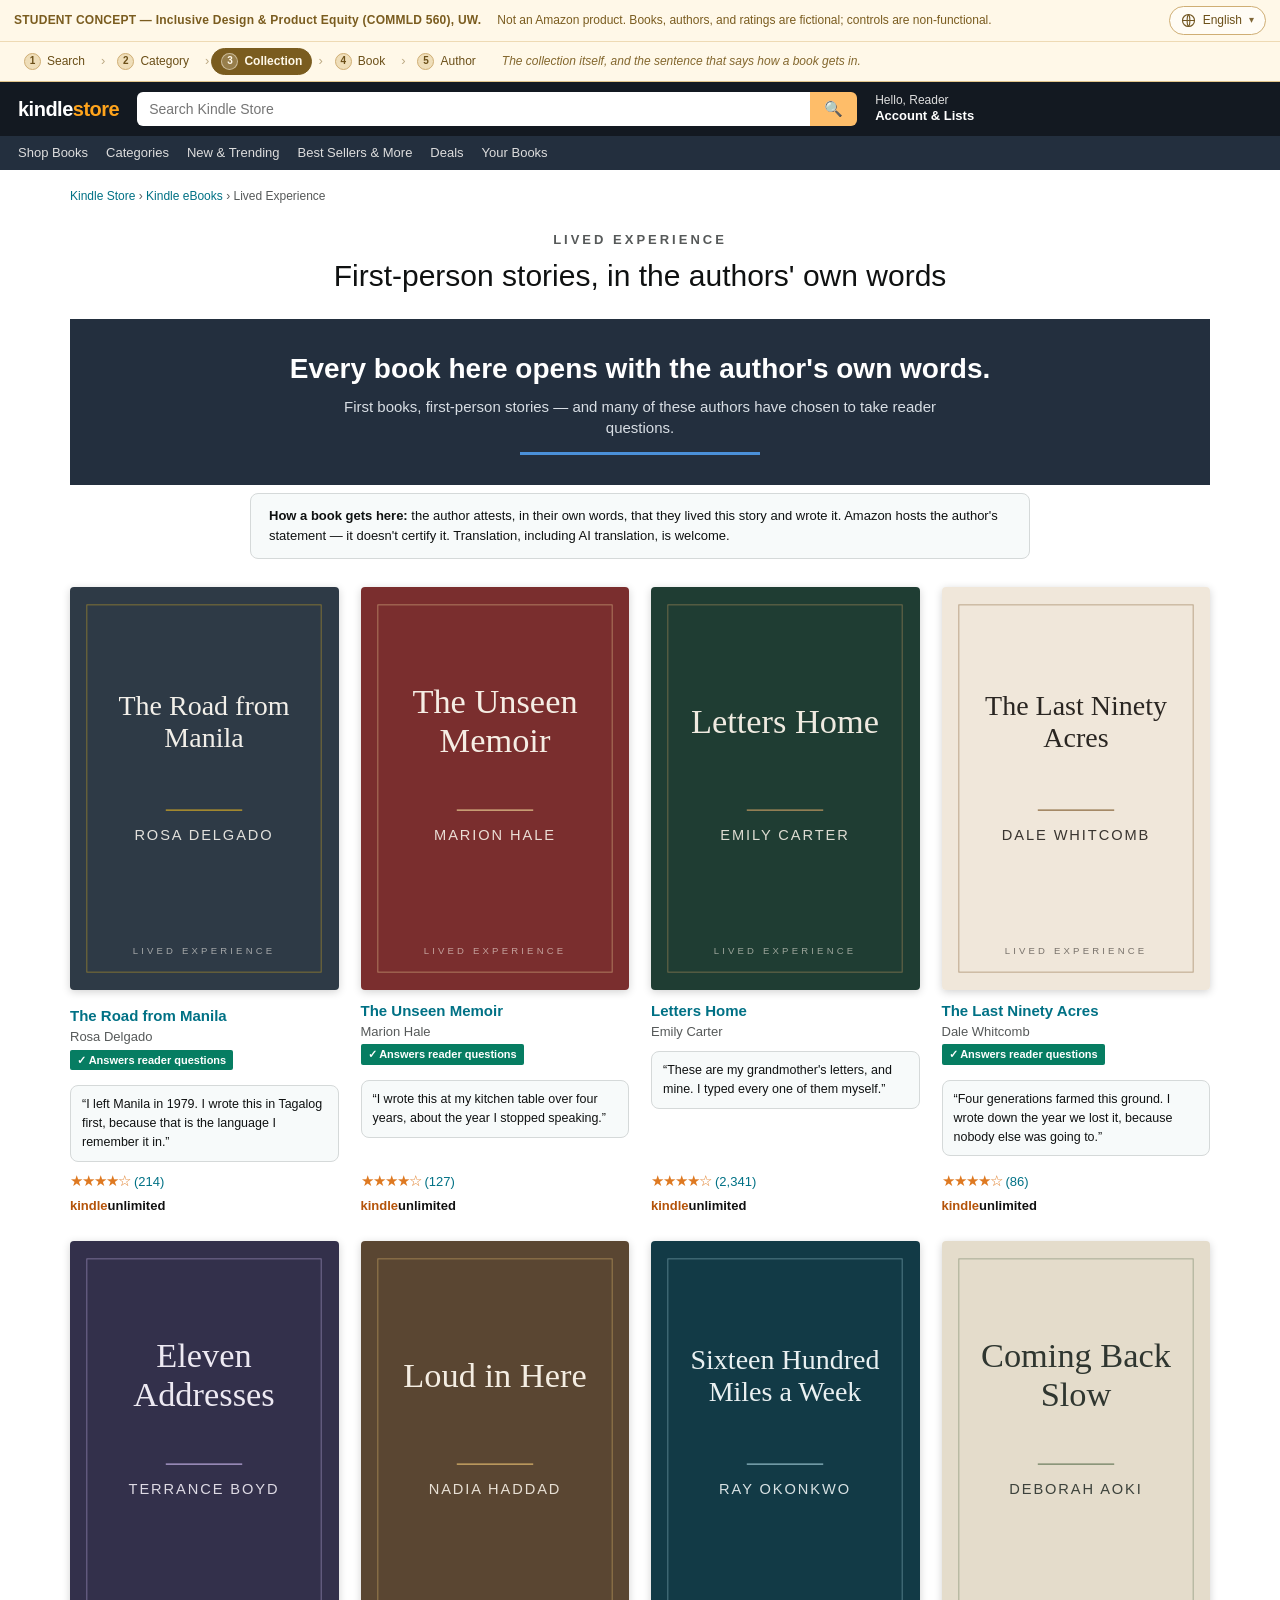
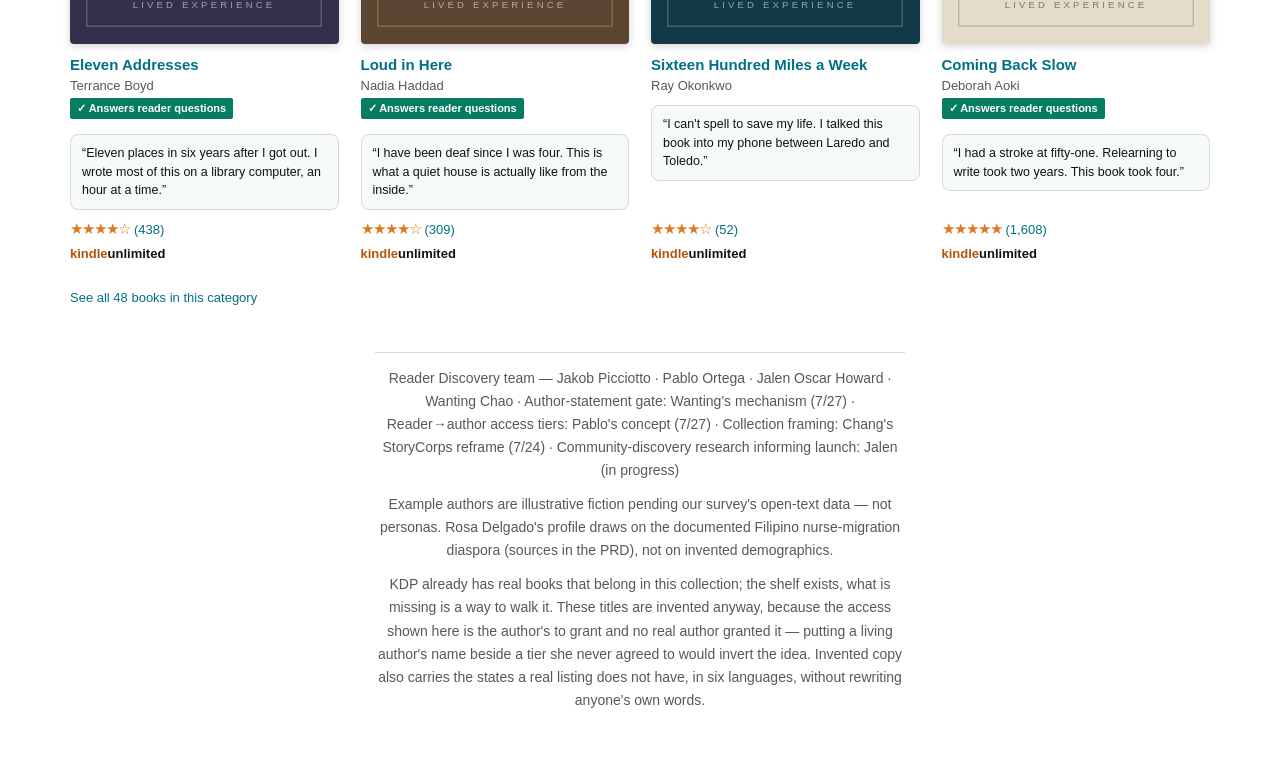
==== commit 6411400f: "Restick the reviewer bar: it must sit beside the store header, not inside it position:sticky pins an" ====
--- a/index.html
+++ b/index.html
@@ -234,10 +234,14 @@
 <!-- ============================ PAGE CHROME ============================
      ACCESSIBILITY PASS. What changed here, and why, on all five pages:
 
-     - The disclaimer, the brand row and the store nav are now one <header>
-       banner landmark instead of three sibling <div>s floating outside every
-       landmark on the page. The concept banner in particular was orphaned
-       content: announced, but belonging to nothing.
+     - The brand row and the store nav are one <header> banner landmark; the
+       reviewer bar above them is its own named <aside>, and it MUST stay a
+       sibling of that header, never a child. position:sticky pins an element
+       only within its parent's box, so nesting the bar in the header silently
+       killed its stickiness on every page: it left the screen with the store
+       chrome after ~120px of scroll (demobar.css, "WHY STICKY"). Nothing is
+       orphaned by the split — the banner is announced as complementary, with
+       a name.
      - A skip link, off-screen until focused. There are ~12 tab stops in front
        of the first word of content, identically on five pages.
      - .subnav is a <nav> with an accessible name wrapping a real list. Its six
@@ -253,32 +257,33 @@
      ==================================================================== -->
 <a class="skiplink" href="#main" data-i18n="chrome.skipToContent">Skip to main content</a>
 
+<aside class="concept-banner" aria-label="About this prototype" data-i18n-attr="aria-label:demo.bannerAria">
+  <div class="demobar-row">
+    <strong class="demobar-mark" data-i18n-html="chrome.conceptLabel">STUDENT CONCEPT — <span lang="en" dir="ltr">Inclusive Design &amp; Product Equity (COMMLD 560), UW.</span></strong>
+    <span class="demobar-note" data-i18n="index.disclaimer">Not an Amazon product. Books, authors, and ratings are fictional; controls are non-functional.</span>
+    <!-- The reviewer's own controls are injected here, in this order: the notes
+         toggle by notes.js, then the language picker by i18n/i18n.js. Both are
+         absent if their script is not loaded, and the row simply collapses. -->
+    <div class="demobar-tools"></div>
+  </div>
+  <div class="demobar-row demobar-row-nav">
+    <!-- THE WALKTHROUGH. An <ol> because the order is the point: the five screens are
+         one reader's path through the concept, and a row of equal-weight links does
+         not say that. Numbers come from a CSS counter, never typed. -->
+    <nav class="demobar-nav" aria-label="Prototype walkthrough" data-i18n-attr="aria-label:demo.navAria">
+      <ol>
+      <li><a class="demobar-step" href="search.html"><span class="demobar-num" aria-hidden="true"></span><span data-i18n="demo.step.search">Search</span></a></li>
+      <li><a class="demobar-step" href="browse.html"><span class="demobar-num" aria-hidden="true"></span><span data-i18n="demo.step.category">Category</span></a></li>
+      <li><span class="demobar-step" aria-current="page"><span class="demobar-num" aria-hidden="true"></span><span data-i18n="demo.step.collection">Collection</span></span></li>
+      <li><a class="demobar-step" href="book.html"><span class="demobar-num" aria-hidden="true"></span><span data-i18n="demo.step.book">Book</span></a></li>
+      <li><a class="demobar-step" href="author.html"><span class="demobar-num" aria-hidden="true"></span><span data-i18n="demo.step.author">Author</span></a></li>
+      </ol>
+    </nav>
+    <p class="demobar-caption" data-i18n="index.demoCaption">The collection itself, and the sentence that says how a book gets in.</p>
+  </div>
+</aside>
+
 <header class="sitehead">
-  <div class="concept-banner">
-    <div class="demobar-row">
-      <strong class="demobar-mark" data-i18n-html="chrome.conceptLabel">STUDENT CONCEPT — <span lang="en" dir="ltr">Inclusive Design &amp; Product Equity (COMMLD 560), UW.</span></strong>
-      <span class="demobar-note" data-i18n="index.disclaimer">Not an Amazon product. Books, authors, and ratings are fictional; controls are non-functional.</span>
-      <!-- The reviewer's own controls are injected here, in this order: the notes
-           toggle by notes.js, then the language picker by i18n/i18n.js. Both are
-           absent if their script is not loaded, and the row simply collapses. -->
-      <div class="demobar-tools"></div>
-    </div>
-    <div class="demobar-row demobar-row-nav">
-      <!-- THE WALKTHROUGH. An <ol> because the order is the point: the five screens are
-           one reader's path through the concept, and a row of equal-weight links does
-           not say that. Numbers come from a CSS counter, never typed. -->
-      <nav class="demobar-nav" aria-label="Prototype walkthrough" data-i18n-attr="aria-label:demo.navAria">
-        <ol>
-        <li><a class="demobar-step" href="search.html"><span class="demobar-num" aria-hidden="true"></span><span data-i18n="demo.step.search">Search</span></a></li>
-        <li><a class="demobar-step" href="browse.html"><span class="demobar-num" aria-hidden="true"></span><span data-i18n="demo.step.category">Category</span></a></li>
-        <li><span class="demobar-step" aria-current="page"><span class="demobar-num" aria-hidden="true"></span><span data-i18n="demo.step.collection">Collection</span></span></li>
-        <li><a class="demobar-step" href="book.html"><span class="demobar-num" aria-hidden="true"></span><span data-i18n="demo.step.book">Book</span></a></li>
-        <li><a class="demobar-step" href="author.html"><span class="demobar-num" aria-hidden="true"></span><span data-i18n="demo.step.author">Author</span></a></li>
-        </ol>
-      </nav>
-      <p class="demobar-caption" data-i18n="index.demoCaption">The collection itself, and the sentence that says how a book gets in.</p>
-    </div>
-  </div>
   <div class="topnav">
     <div class="logo" lang="en">kindle<span>store</span></div>
     <div class="searchbar"><input value="" placeholder="Search Kindle Store" aria-label="Search Kindle Store" data-i18n-attr="placeholder:chrome.searchPlaceholder;aria-label:chrome.searchAria" readonly><button aria-label="Search" aria-disabled="true" data-i18n-attr="aria-label:chrome.searchButtonAria">🔍</button></div>
@@ -457,6 +462,7 @@
 <script src="i18n/strings.fr.js"></script>
 <script src="i18n/i18n.js"></script>
 <script src="notes.js"></script>
+<script src="demobar.js"></script>
 
 <!-- Labels for the reviewer-notes toggle. They live here, already translated, because
      notes.js is not allowed to build a string — see the note at the top of that file.
--- a/amazon.css
+++ b/amazon.css
@@ -38,7 +38,9 @@
   --rule: #D5D9D9;
   --soft: #565959;
   --altbg: #F7FAFA;      /* Amazon a-color-alternate-background */
-  --ku: #E87722;
+  --ku: #B45309;      /* Amazon's KU orange is #E87722, which is 2.9:1 on white —
+                         a WCAG 1.4.3 failure on Amazon's own store. Darkened to
+                         5.0:1; the same faithful-but-fixed rule as the focus rings. */
   --green: #067D62;      /* Amazon's real green — "In Stock", savings */
   --badge: #C45500;      /* Amazon's Best Seller badge orange */
 
--- a/demobar.css
+++ b/demobar.css
@@ -23,7 +23,14 @@
    WHY STICKY: the bar stopped being a disclaimer the moment it became the way through
    the prototype. A reviewer three screens down a search-results page cannot navigate
    with something parked at the top of the document. The disclaimer benefits too — it is
-   now true on screen the whole time, not only before anyone scrolls. */
+   now true on screen the whole time, not only before anyone scrolls.
+
+   WHAT THE STICKY LIVES OR DIES BY: .concept-banner must stay a SIBLING of
+   header.sitehead, never a child. position:sticky pins an element only within its
+   parent's box, and an accessibility pass once moved the bar inside the header — it
+   then "stuck" only for the ~120px it took the store chrome to scroll past, and left
+   with it, on every page, while sticky was still the computed style. Nothing warns
+   when this breaks except a reviewer noticing the bar is gone. */
 
 .concept-banner {
   position: sticky;
@@ -35,6 +42,18 @@
   font-size: 12px;
   padding: 0;
   text-align: start;
+}
+
+/* THE COMPANION RULE. With the bar genuinely pinned, the skip link's jump to #main
+   would land the breadcrumb underneath it — invisible to the sighted keyboard user
+   the skip link exists for. demobar.js keeps --demobar-h equal to the bar's rendered
+   height (it varies by viewport, by language, and when notes.js injects its toggle);
+   the static fallback is the measured English desktop height plus a margin, and erring
+   tall only lands the content a little low, never under the bar. Scoped to the widths
+   where the bar is sticky at all — responsive.css unsticks it at 700px and down, and
+   zeroes this margin in its short-landscape block for the same reason. */
+@media (min-width: 701px) {
+  #main { scroll-margin-top: var(--demobar-h, 96px); }
 }
 
 /* Rows are padded rather than the container, so the hairline between them can run the
--- a/responsive.css
+++ b/responsive.css
@@ -541,6 +541,9 @@
      disclaimer is still the first thing read — it just scrolls away like everything
      else once the reader is into the content. */
   .concept-banner { position: static; }
+  /* And with nothing pinned, the skip link needs no landing offset — leaving the
+     margin in place would drop #main a bar's-height short of the top for no reason. */
+  #main { scroll-margin-top: 0; }
   .topnav { padding: 6px 14px; row-gap: 6px; }
   .subnav { padding: 5px 14px; }
   .subnav ul { row-gap: 3px; }
